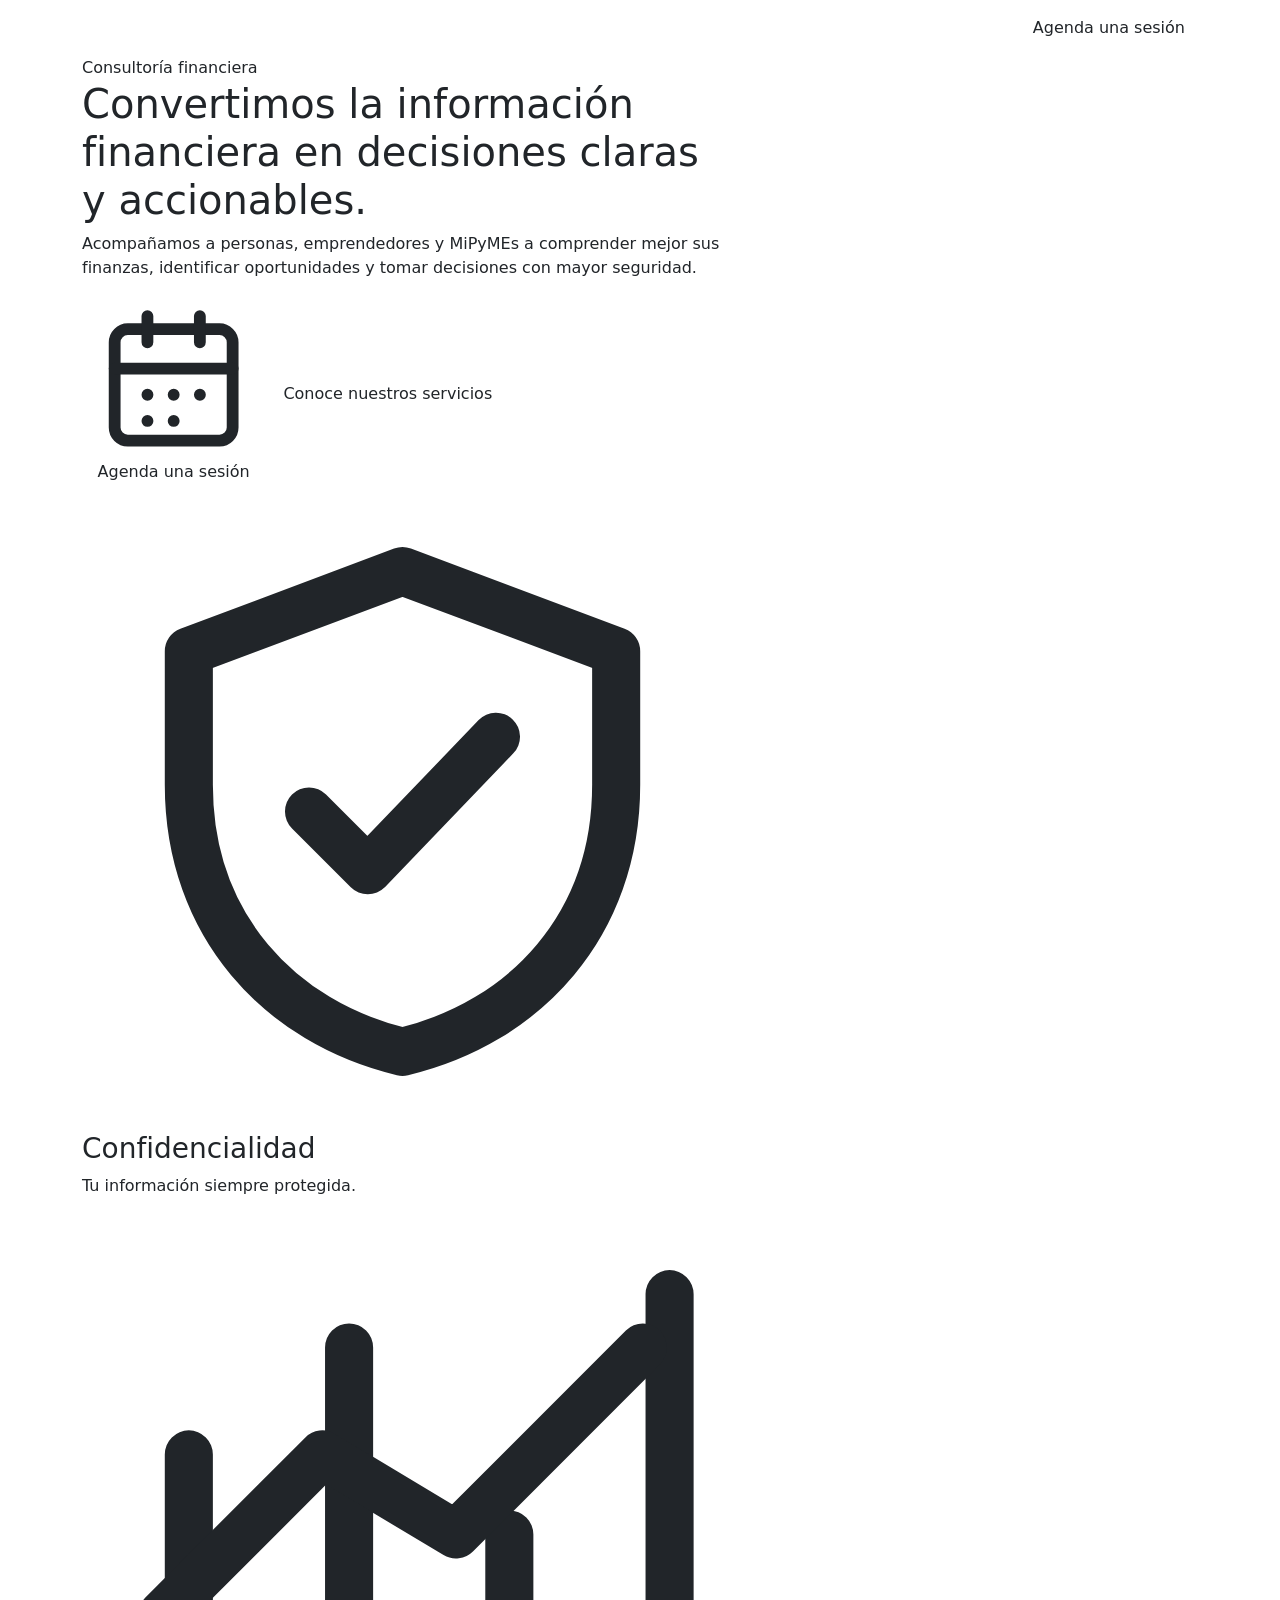
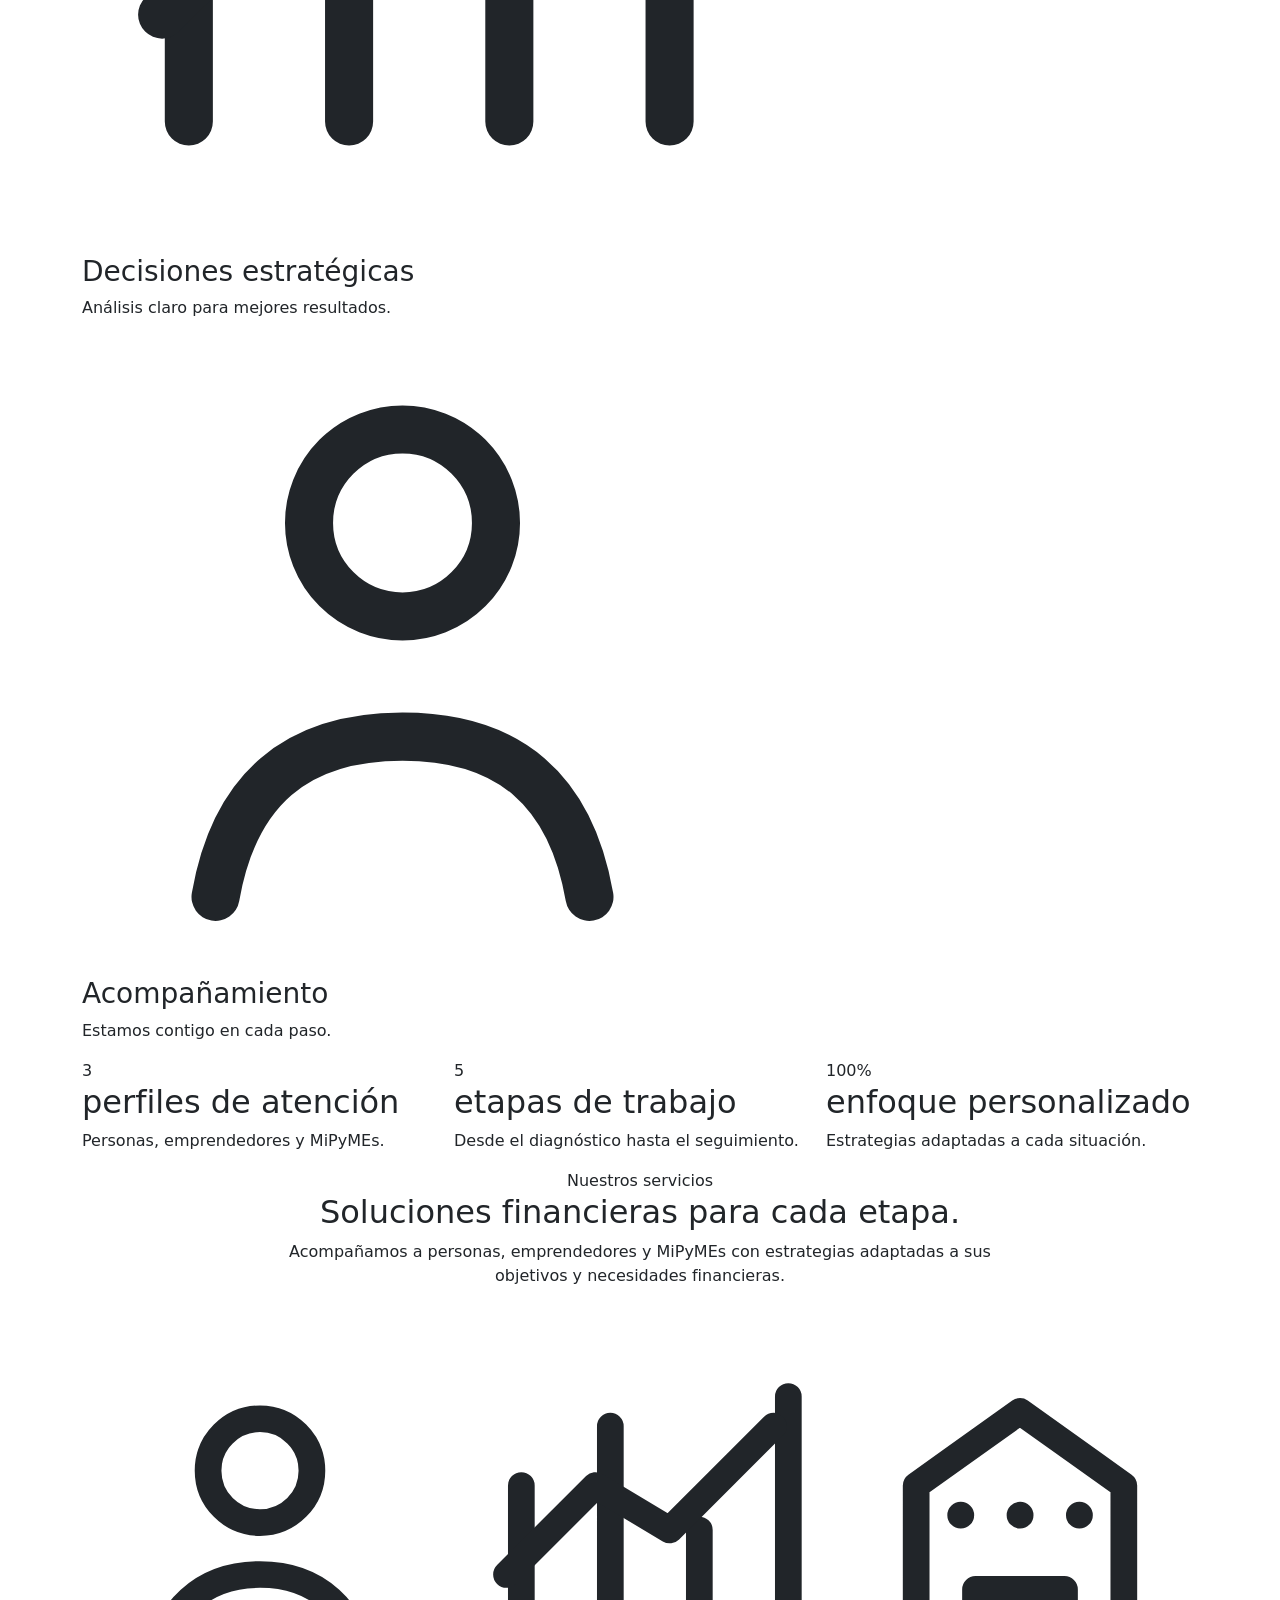
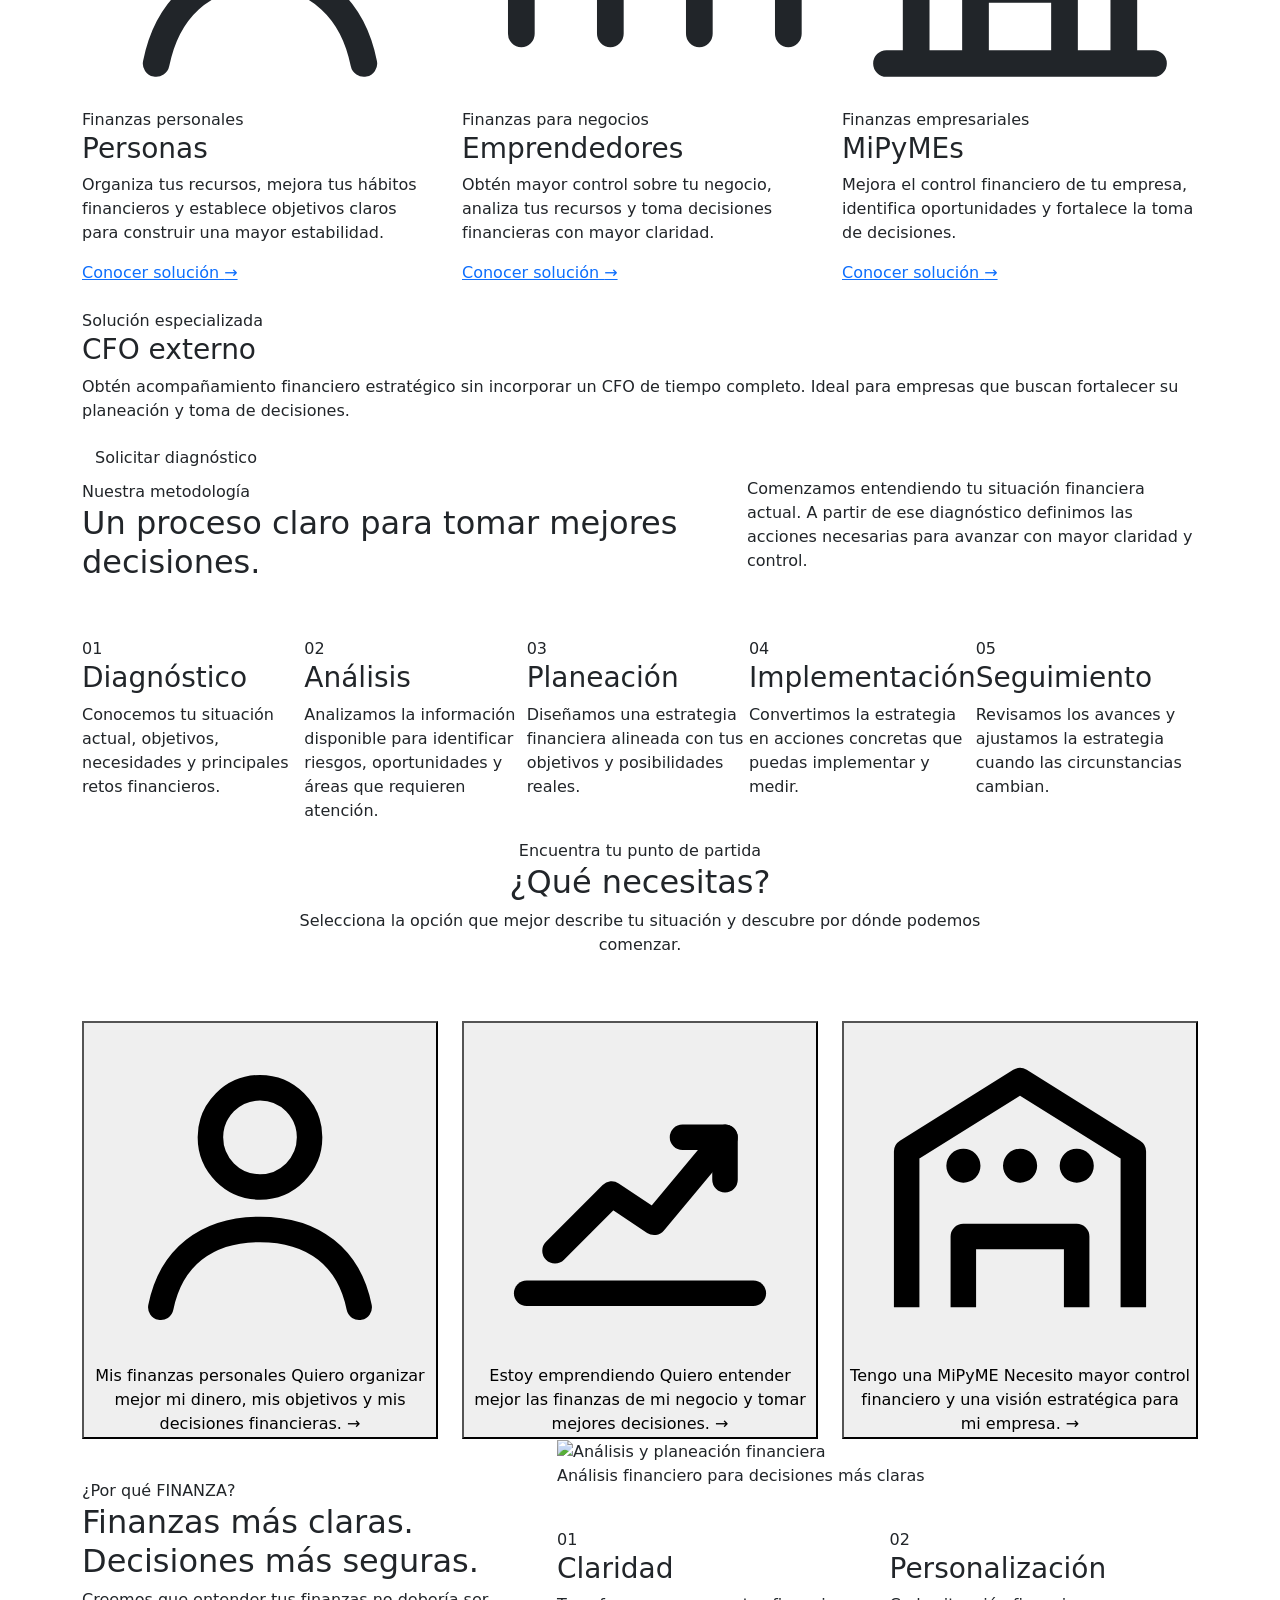
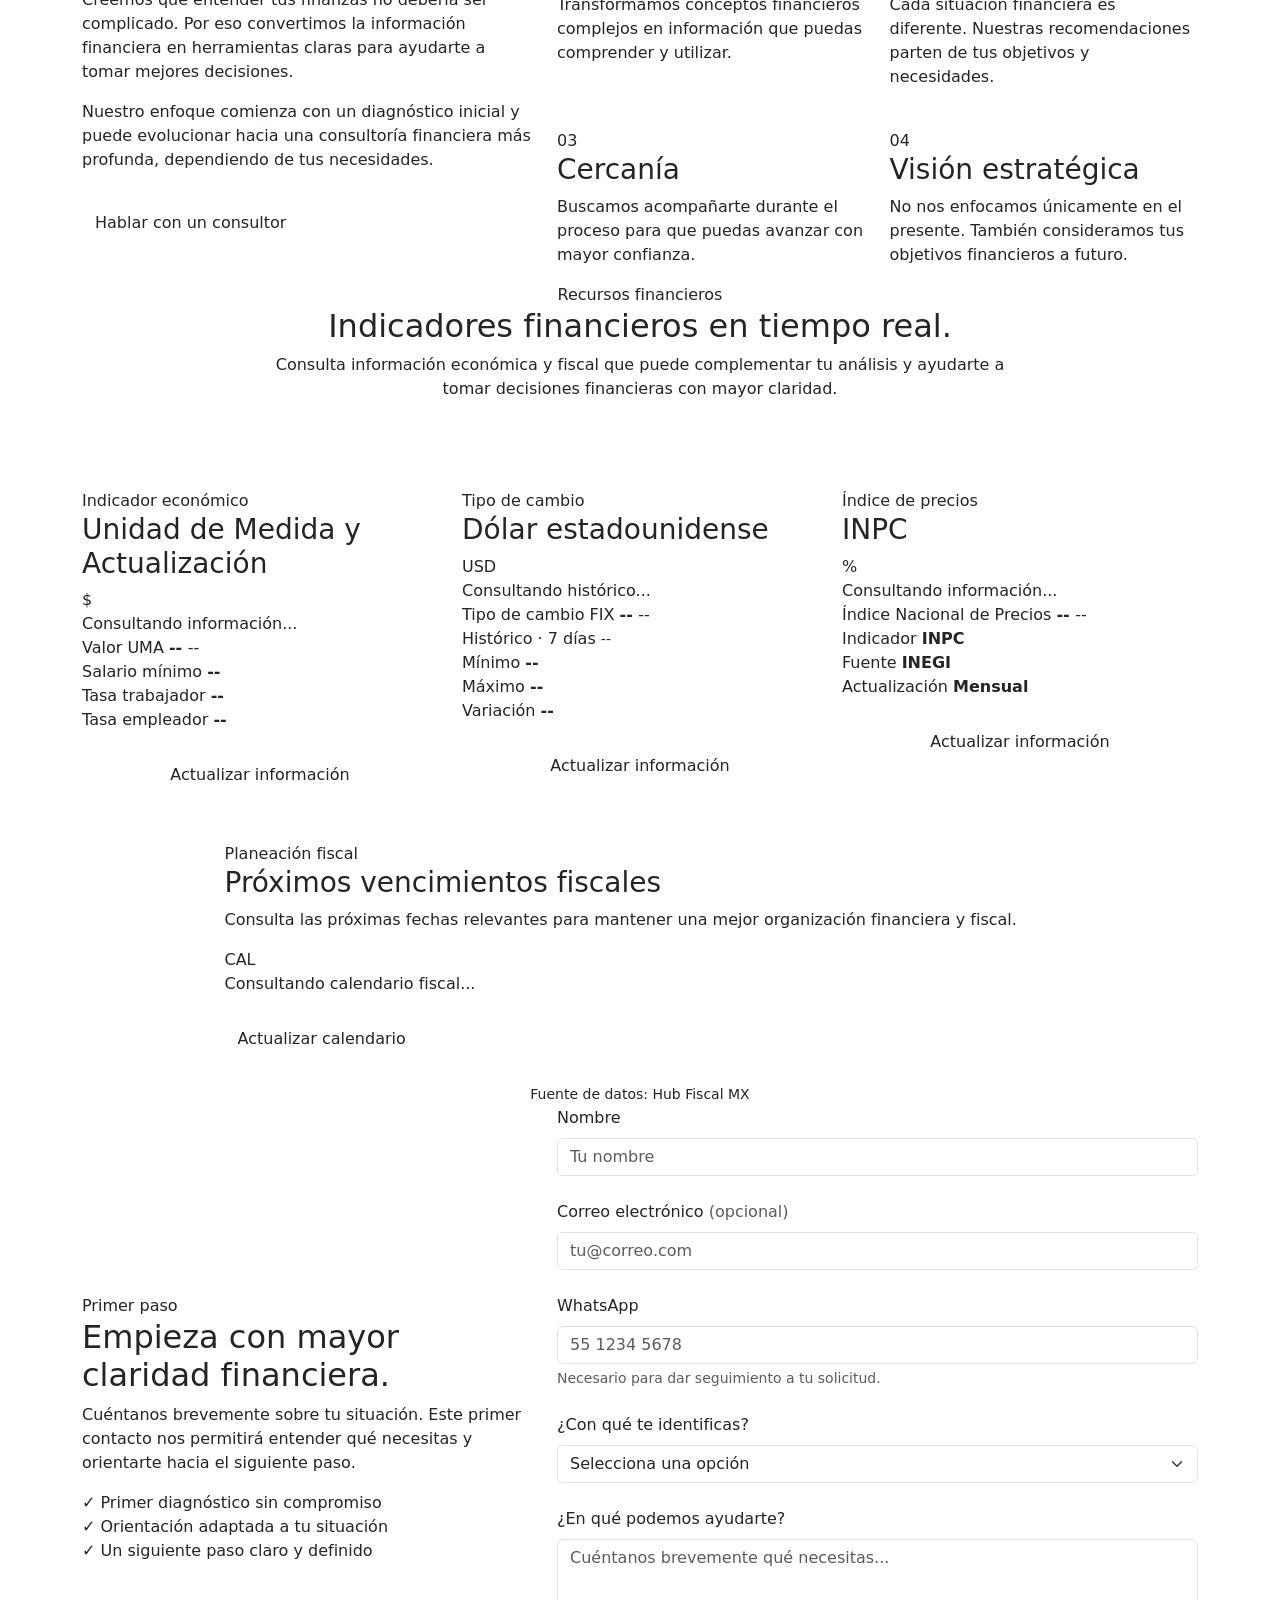
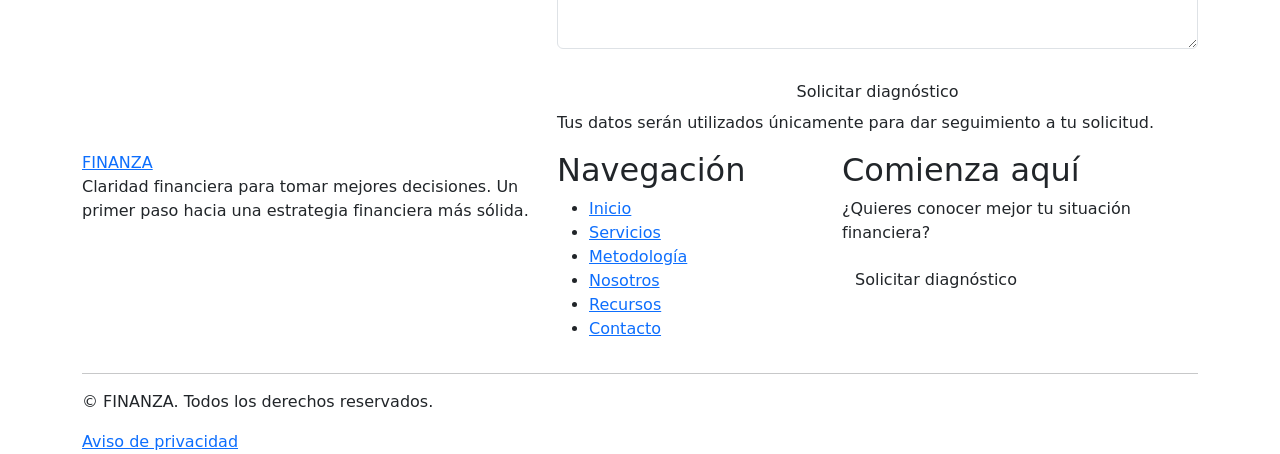
==== index.html @ 60c4f7a6 "Add files via upload" ====
<!DOCTYPE html>
<html lang="es">

<head>
    <meta charset="UTF-8">
    <meta name="viewport" content="width=device-width, initial-scale=1.0">

    <meta
        name="description"
        content="FINANZA es una consultoría financiera para personas, emprendedores y MiPyMEs."
    >

    <meta
        name="author"
        content="FINANZA Consultoría Financiera"
    >

    <link rel="preconnect" href="https://fonts.googleapis.com">
    <link
        rel="preconnect"
        href="https://fonts.gstatic.com"
        crossorigin
    >

    <link
        href="https://fonts.googleapis.com/css2?family=Montserrat:wght@400;500;600;700&family=Playfair+Display:wght@500;600;700&display=swap"
        rel="stylesheet"
    >

    <title>FINANZA | Consultoría Financiera</title>

    <link
        href="https://cdn.jsdelivr.net/npm/bootstrap@5.3.8/dist/css/bootstrap.min.css"
        rel="stylesheet"
    >

    <link
        rel="stylesheet"
        href="css/style.css"
    >
</head>

<body>

<header>

    <nav
        class="navbar navbar-expand-lg navbar-dark finanza-navbar"
        id="mainNavbar"
    >

        <div class="container">

            <a
                class="navbar-brand finanza-brand"
                href="#inicio"
            >
                FINANZA
                <span>Consultoría Financiera</span>
            </a>


            <button
                class="navbar-toggler"
                type="button"
                data-bs-toggle="collapse"
                data-bs-target="#mainNavigation"
                aria-controls="mainNavigation"
                aria-expanded="false"
                aria-label="Abrir menú de navegación"
            >
                <span class="navbar-toggler-icon"></span>
            </button>


            <div
                class="collapse navbar-collapse"
                id="mainNavigation"
            >

                <ul class="navbar-nav ms-auto align-items-lg-center gap-lg-2">

                    <li class="nav-item">
                        <a
                            class="nav-link active"
                            aria-current="page"
                            href="#inicio"
                        >
                            Inicio
                        </a>
                    </li>

                    <li class="nav-item">
                        <a
                            class="nav-link"
                            href="#servicios"
                        >
                            Servicios
                        </a>
                    </li>

                    <li class="nav-item">
                        <a
                            class="nav-link"
                            href="#metodologia"
                        >
                            Metodología
                        </a>
                    </li>

                    <li class="nav-item">
                        <a
                            class="nav-link"
                            href="#nosotros"
                        >
                            Nosotros
                        </a>
                    </li>

                    <li class="nav-item">
                        <a
                            class="nav-link"
                            href="#recursos"
                        >
                            Recursos
                        </a>
                    </li>

                    <li class="nav-item">
                        <a
                            class="nav-link"
                            href="#contacto"
                        >
                            Contacto
                        </a>
                    </li>

                    <li class="nav-item ms-lg-3 mt-3 mt-lg-0">

                        <a
                            class="btn finanza-btn-primary"
                            href="#contacto"
                        >
                            Agenda una sesión
                        </a>

                    </li>

                </ul>

            </div>

        </div>

    </nav>

</header>


<main>


<!-- =========================================
     HERO
     ========================================= -->

<section
    id="inicio"
    class="finanza-hero"
    aria-labelledby="hero-title"
>

    <div class="container">

        <div class="row align-items-center gy-5">

            <div class="col-lg-8 col-xl-7">

                <span class="finanza-eyebrow">
                    Consultoría financiera
                </span>


                <h1
                    id="hero-title"
                    class="finanza-hero-title"
                >
                    Convertimos la información financiera en decisiones
                    <span>claras y accionables.</span>
                </h1>


                <p class="finanza-hero-description">
                    Acompañamos a personas, emprendedores y MiPyMEs a comprender mejor sus finanzas,
                    identificar oportunidades y tomar decisiones con mayor seguridad.
                </p>


                <div class="finanza-hero-actions">

                    <a
                        href="#contacto"
                        class="btn finanza-btn-primary"
                    >

                        <svg
                            class="finanza-btn-icon"
                            viewBox="0 0 24 24"
                            fill="none"
                            stroke="currentColor"
                            stroke-width="1.8"
                            stroke-linecap="round"
                            stroke-linejoin="round"
                            aria-hidden="true"
                        >
                            <rect
                                x="3"
                                y="4"
                                width="18"
                                height="17"
                                rx="2"
                            />

                            <path d="M16 2v4M8 2v4M3 10h18"/>

                            <path
                                d="M8 14h.01M12 14h.01M16 14h.01M8 18h.01M12 18h.01"
                            />
                        </svg>

                        <span>
                            Agenda una sesión
                        </span>

                    </a>


                    <a
                        href="#servicios"
                        class="btn finanza-btn-secondary"
                    >
                        Conoce nuestros servicios
                    </a>

                </div>


                <div class="finanza-hero-features">

                    <article class="finanza-hero-feature">

                        <span
                            class="finanza-hero-feature-icon"
                            aria-hidden="true"
                        >

                            <svg
                                viewBox="0 0 24 24"
                                fill="none"
                                stroke="currentColor"
                                stroke-width="1.8"
                                stroke-linecap="round"
                                stroke-linejoin="round"
                            >
                                <path
                                    d="M12 3 4 6v5c0 5.25 3.4 8.9 8 10 4.6-1.1 8-4.75 8-10V6l-8-3Z"
                                />

                                <path
                                    d="m8.5 12 2.2 2.2 4.8-5"
                                />
                            </svg>

                        </span>


                        <div>

                            <h3>
                                Confidencialidad
                            </h3>

                            <p>
                                Tu información siempre protegida.
                            </p>

                        </div>

                    </article>


                    <article class="finanza-hero-feature">

                        <span
                            class="finanza-hero-feature-icon"
                            aria-hidden="true"
                        >

                            <svg
                                viewBox="0 0 24 24"
                                fill="none"
                                stroke="currentColor"
                                stroke-width="1.8"
                                stroke-linecap="round"
                                stroke-linejoin="round"
                            >
                                <path
                                    d="M4 19V9M10 19V5M16 19v-7M22 19V3"
                                />

                                <path
                                    d="m3 15 6-6 5 3 7-7"
                                />
                            </svg>

                        </span>


                        <div>

                            <h3>
                                Decisiones estratégicas
                            </h3>

                            <p>
                                Análisis claro para mejores resultados.
                            </p>

                        </div>

                    </article>


                    <article class="finanza-hero-feature">

                        <span
                            class="finanza-hero-feature-icon"
                            aria-hidden="true"
                        >

                            <svg
                                viewBox="0 0 24 24"
                                fill="none"
                                stroke="currentColor"
                                stroke-width="1.8"
                                stroke-linecap="round"
                                stroke-linejoin="round"
                            >
                                <circle
                                    cx="12"
                                    cy="7"
                                    r="3.5"
                                />

                                <path
                                    d="M5 21c.7-4 3-6 7-6s6.3 2 7 6"
                                />
                            </svg>

                        </span>


                        <div>

                            <h3>
                                Acompañamiento
                            </h3>

                            <p>
                                Estamos contigo en cada paso.
                            </p>

                        </div>

                    </article>

                </div>

            </div>

        </div>

    </div>

</section>


<!-- =========================================
     INDICADORES GENERALES
     ========================================= -->

<section
    class="finanza-stats"
    aria-label="Características de FINANZA"
>

    <div class="container">

        <div class="row g-0">

            <div class="col-12 col-md-4">

                <div class="finanza-stat">

                    <span class="finanza-stat-number">
                        3
                    </span>

                    <div>

                        <h2 class="finanza-stat-title">
                            perfiles de atención
                        </h2>

                        <p class="finanza-stat-text">
                            Personas, emprendedores y MiPyMEs.
                        </p>

                    </div>

                </div>

            </div>


            <div class="col-12 col-md-4">

                <div class="finanza-stat">

                    <span class="finanza-stat-number">
                        5
                    </span>

                    <div>

                        <h2 class="finanza-stat-title">
                            etapas de trabajo
                        </h2>

                        <p class="finanza-stat-text">
                            Desde el diagnóstico hasta el seguimiento.
                        </p>

                    </div>

                </div>

            </div>


            <div class="col-12 col-md-4">

                <div class="finanza-stat">

                    <span class="finanza-stat-number">
                        100%
                    </span>

                    <div>

                        <h2 class="finanza-stat-title">
                            enfoque personalizado
                        </h2>

                        <p class="finanza-stat-text">
                            Estrategias adaptadas a cada situación.
                        </p>

                    </div>

                </div>

            </div>

        </div>

    </div>

</section>


<!-- =========================================
     SERVICIOS
     ========================================= -->

<section
    id="servicios"
    class="finanza-services section-padding"
    aria-labelledby="services-title"
    data-reveal
>

    <div class="container">


        <div
            class="row justify-content-center mb-5"
            data-reveal
        >

            <div class="col-lg-8 text-center">

                <span class="finanza-eyebrow finanza-eyebrow-dark">
                    Nuestros servicios
                </span>

                <h2
                    id="services-title"
                    class="finanza-section-title"
                >
                    Soluciones financieras
                    <span>para cada etapa.</span>
                </h2>

                <p class="finanza-section-description mx-auto">
                    Acompañamos a personas, emprendedores y MiPyMEs con estrategias adaptadas a sus objetivos y necesidades financieras.
                </p>

            </div>

        </div>


        <div class="row g-4">


            <!-- PERSONAS -->

            <div class="col-md-6 col-xl-4">

                <article
                    class="finanza-service-card h-100"
                    data-reveal
                    data-reveal-delay="1"
                >

                    <div
                        class="finanza-service-icon"
                        aria-hidden="true"
                    >

                        <svg
                            viewBox="0 0 24 24"
                            fill="none"
                            stroke="currentColor"
                            stroke-width="1.8"
                            stroke-linecap="round"
                            stroke-linejoin="round"
                        >
                            <circle
                                cx="12"
                                cy="8"
                                r="3.5"
                            />

                            <path
                                d="M5 21c.7-3.5 3-6 7-6s6.3 2.5 7 6"
                            />
                        </svg>

                    </div>


                    <div class="finanza-service-content">

                        <span class="finanza-service-category">
                            Finanzas personales
                        </span>

                        <h3 class="finanza-service-title">
                            Personas
                        </h3>

                        <p class="finanza-service-description">
                            Organiza tus recursos, mejora tus hábitos financieros y establece objetivos claros para construir una mayor estabilidad.
                        </p>

                        <a
                            href="#contacto"
                            class="finanza-service-link"
                            aria-label="Solicitar asesoría para finanzas personales"
                        >
                            Conocer solución
                            <span aria-hidden="true">
                                →
                            </span>
                        </a>

                    </div>

                </article>

            </div>


            <!-- EMPRENDEDORES -->

            <div class="col-md-6 col-xl-4">

                <article
                    class="finanza-service-card h-100"
                    data-reveal
                    data-reveal-delay="2"
                >

                    <div
                        class="finanza-service-icon"
                        aria-hidden="true"
                    >

                        <svg
                            viewBox="0 0 24 24"
                            fill="none"
                            stroke="currentColor"
                            stroke-width="1.8"
                            stroke-linecap="round"
                            stroke-linejoin="round"
                        >
                            <path
                                d="M4 19V9M10 19V5M16 19v-7M22 19V3"
                            />

                            <path
                                d="m3 15 6-6 5 3 7-7"
                            />
                        </svg>

                    </div>


                    <div class="finanza-service-content">

                        <span class="finanza-service-category">
                            Finanzas para negocios
                        </span>

                        <h3 class="finanza-service-title">
                            Emprendedores
                        </h3>

                        <p class="finanza-service-description">
                            Obtén mayor control sobre tu negocio, analiza tus recursos y toma decisiones financieras con mayor claridad.
                        </p>

                        <a
                            href="#contacto"
                            class="finanza-service-link"
                            aria-label="Solicitar asesoría para emprendedores"
                        >
                            Conocer solución
                            <span aria-hidden="true">
                                →
                            </span>
                        </a>

                    </div>

                </article>

            </div>


            <!-- MIPYMES -->

            <div class="col-md-6 col-xl-4">

                <article
                    class="finanza-service-card h-100"
                    data-reveal
                    data-reveal-delay="3"
                >

                    <div
                        class="finanza-service-icon"
                        aria-hidden="true"
                    >

                        <svg
                            viewBox="0 0 24 24"
                            fill="none"
                            stroke="currentColor"
                            stroke-width="1.8"
                            stroke-linecap="round"
                            stroke-linejoin="round"
                        >
                            <path
                                d="M3 21h18M5 21V9l7-5 7 5v12M9 21v-5h6v5M8 11h.01M12 11h.01M16 11h.01"
                            />
                        </svg>

                    </div>


                    <div class="finanza-service-content">

                        <span class="finanza-service-category">
                            Finanzas empresariales
                        </span>

                        <h3 class="finanza-service-title">
                            MiPyMEs
                        </h3>

                        <p class="finanza-service-description">
                            Mejora el control financiero de tu empresa, identifica oportunidades y fortalece la toma de decisiones.
                        </p>

                        <a
                            href="#contacto"
                            class="finanza-service-link"
                            aria-label="Solicitar asesoría para MiPyMEs"
                        >
                            Conocer solución
                            <span aria-hidden="true">
                                →
                            </span>
                        </a>

                    </div>

                </article>

            </div>


            <!-- CFO -->

            <div class="col-12">

                <article
                    class="finanza-service-feature"
                    data-reveal
                    data-reveal-delay="4"
                >

                    <div>

                        <span class="finanza-service-category">
                            Solución especializada
                        </span>

                        <h3 class="finanza-feature-title">
                            CFO externo
                        </h3>

                        <p class="finanza-feature-description">
                            Obtén acompañamiento financiero estratégico sin incorporar un CFO de tiempo completo.
                            Ideal para empresas que buscan fortalecer su planeación y toma de decisiones.
                        </p>

                    </div>


                    <a
                        href="#contacto"
                        class="btn finanza-btn-primary"
                    >
                        Solicitar diagnóstico
                    </a>

                </article>

            </div>

        </div>

    </div>

</section>


<!-- =========================================
     METODOLOGÍA
     ========================================= -->

<section
    id="metodologia"
    class="finanza-methodology section-padding"
    aria-labelledby="methodology-title"
    data-reveal
>

    <div class="container">


        <div class="row align-items-end gy-4 mb-5">

            <div class="col-lg-7">

                <span class="finanza-eyebrow">
                    Nuestra metodología
                </span>

                <h2
                    id="methodology-title"
                    class="finanza-section-title finanza-section-title-light"
                >
                    Un proceso claro para
                    <span>tomar mejores decisiones.</span>
                </h2>

            </div>


            <div class="col-lg-5">

                <p class="finanza-methodology-intro">
                    Comenzamos entendiendo tu situación financiera actual. A partir de ese diagnóstico definimos las acciones necesarias para avanzar con mayor claridad y control.
                </p>

            </div>

        </div>


        <div class="row g-0 finanza-methodology-grid">


            <div class="col-12 col-md-6 col-lg">

                <article
                    class="finanza-step"
                    data-reveal
                    data-reveal-delay="1"
                >

                    <span class="finanza-step-number">
                        01
                    </span>

                    <h3 class="finanza-step-title">
                        Diagnóstico
                    </h3>

                    <p class="finanza-step-description">
                        Conocemos tu situación actual, objetivos, necesidades y principales retos financieros.
                    </p>

                </article>

            </div>


            <div class="col-12 col-md-6 col-lg">

                <article
                    class="finanza-step"
                    data-reveal
                    data-reveal-delay="2"
                >

                    <span class="finanza-step-number">
                        02
                    </span>

                    <h3 class="finanza-step-title">
                        Análisis
                    </h3>

                    <p class="finanza-step-description">
                        Analizamos la información disponible para identificar riesgos, oportunidades y áreas que requieren atención.
                    </p>

                </article>

            </div>


            <div class="col-12 col-md-6 col-lg">

                <article
                    class="finanza-step"
                    data-reveal
                    data-reveal-delay="3"
                >

                    <span class="finanza-step-number">
                        03
                    </span>

                    <h3 class="finanza-step-title">
                        Planeación
                    </h3>

                    <p class="finanza-step-description">
                        Diseñamos una estrategia financiera alineada con tus objetivos y posibilidades reales.
                    </p>

                </article>

            </div>


            <div class="col-12 col-md-6 col-lg">

                <article
                    class="finanza-step"
                    data-reveal
                    data-reveal-delay="4"
                >

                    <span class="finanza-step-number">
                        04
                    </span>

                    <h3 class="finanza-step-title">
                        Implementación
                    </h3>

                    <p class="finanza-step-description">
                        Convertimos la estrategia en acciones concretas que puedas implementar y medir.
                    </p>

                </article>

            </div>


            <div class="col-12 col-md-6 col-lg">

                <article
                    class="finanza-step"
                    data-reveal
                    data-reveal-delay="5"
                >

                    <span class="finanza-step-number">
                        05
                    </span>

                    <h3 class="finanza-step-title">
                        Seguimiento
                    </h3>

                    <p class="finanza-step-description">
                        Revisamos los avances y ajustamos la estrategia cuando las circunstancias cambian.
                    </p>

                </article>

            </div>

        </div>

    </div>

</section>


<!-- =========================================
     ORIENTACIÓN FINANCIERA
     ========================================= -->

<section
    id="orientacion"
    class="finanza-orientation section-padding"
    aria-labelledby="orientation-title"
>

    <div class="container">


        <div class="row justify-content-center">

            <div class="col-lg-8 text-center">

                <span class="finanza-eyebrow finanza-eyebrow-dark">
                    Encuentra tu punto de partida
                </span>

                <h2
                    id="orientation-title"
                    class="finanza-section-title"
                >
                    ¿Qué necesitas?
                </h2>

                <p class="finanza-section-description mx-auto">
                    Selecciona la opción que mejor describe tu situación y descubre por dónde podemos comenzar.
                </p>

            </div>

        </div>


        <div
            id="orientationOptions"
            class="row g-4 justify-content-center mt-4"
        >


            <!-- PERSONA -->

            <div class="col-md-4">

                <button
                    type="button"
                    class="finanza-orientation-card"
                    data-profile="persona"
                    aria-pressed="false"
                >

                    <span
                        class="finanza-orientation-icon"
                        aria-hidden="true"
                    >

                        <svg
                            viewBox="0 0 24 24"
                            fill="none"
                            xmlns="http://www.w3.org/2000/svg"
                        >

                            <circle
                                cx="12"
                                cy="8"
                                r="3.5"
                                stroke="currentColor"
                                stroke-width="1.8"
                            />

                            <path
                                d="M5 20c.7-3.5 3.2-5.5 7-5.5s6.3 2 7 5.5"
                                stroke="currentColor"
                                stroke-width="1.8"
                                stroke-linecap="round"
                            />

                        </svg>

                    </span>


                    <span class="finanza-orientation-title">
                        Mis finanzas personales
                    </span>


                    <span class="finanza-orientation-description">
                        Quiero organizar mejor mi dinero, mis objetivos y mis decisiones financieras.
                    </span>


                    <span
                        class="finanza-orientation-arrow"
                        aria-hidden="true"
                    >
                        →
                    </span>

                </button>

            </div>


            <!-- EMPRENDEDOR -->

            <div class="col-md-4">

                <button
                    type="button"
                    class="finanza-orientation-card"
                    data-profile="emprendedor"
                    aria-pressed="false"
                >

                    <span
                        class="finanza-orientation-icon"
                        aria-hidden="true"
                    >

                        <svg
                            viewBox="0 0 24 24"
                            fill="none"
                            xmlns="http://www.w3.org/2000/svg"
                        >

                            <path
                                d="M4 19h16"
                                stroke="currentColor"
                                stroke-width="1.8"
                                stroke-linecap="round"
                            />

                            <path
                                d="M6 16l4-4 3 2 5-6"
                                stroke="currentColor"
                                stroke-width="1.8"
                                stroke-linecap="round"
                                stroke-linejoin="round"
                            />

                            <path
                                d="M15 8h3v3"
                                stroke="currentColor"
                                stroke-width="1.8"
                                stroke-linecap="round"
                                stroke-linejoin="round"
                            />

                        </svg>

                    </span>


                    <span class="finanza-orientation-title">
                        Estoy emprendiendo
                    </span>


                    <span class="finanza-orientation-description">
                        Quiero entender mejor las finanzas de mi negocio y tomar mejores decisiones.
                    </span>


                    <span
                        class="finanza-orientation-arrow"
                        aria-hidden="true"
                    >
                        →
                    </span>

                </button>

            </div>


            <!-- MIPYME -->

            <div class="col-md-4">

                <button
                    type="button"
                    class="finanza-orientation-card"
                    data-profile="mipyme"
                    aria-pressed="false"
                >

                    <span
                        class="finanza-orientation-icon"
                        aria-hidden="true"
                    >

                        <svg
                            viewBox="0 0 24 24"
                            fill="none"
                            xmlns="http://www.w3.org/2000/svg"
                        >

                            <path
                                d="M4 20V9l8-5 8 5v11"
                                stroke="currentColor"
                                stroke-width="1.8"
                                stroke-linejoin="round"
                            />

                            <path
                                d="M8 20v-5h8v5"
                                stroke="currentColor"
                                stroke-width="1.8"
                                stroke-linejoin="round"
                            />

                            <path
                                d="M8 10h.01M12 10h.01M16 10h.01"
                                stroke="currentColor"
                                stroke-width="2.4"
                                stroke-linecap="round"
                            />

                        </svg>

                    </span>


                    <span class="finanza-orientation-title">
                        Tengo una MiPyME
                    </span>


                    <span class="finanza-orientation-description">
                        Necesito mayor control financiero y una visión estratégica para mi empresa.
                    </span>


                    <span
                        class="finanza-orientation-arrow"
                        aria-hidden="true"
                    >
                        →
                    </span>

                </button>

            </div>

        </div>


        <div
            id="orientationResult"
            class="finanza-orientation-result"
            aria-live="polite"
            hidden
        >

            <div>

                <span
                    id="orientationResultCategory"
                    class="finanza-service-category"
                ></span>


                <h3
                    id="orientationResultTitle"
                    class="finanza-orientation-result-title"
                ></h3>


                <p
                    id="orientationResultDescription"
                    class="finanza-orientation-result-description"
                ></p>

            </div>


            <a
                id="orientationResultAction"
                href="#contacto"
                class="btn finanza-btn-primary"
            >
                Comenzar diagnóstico
            </a>

        </div>

    </div>

</section>


<!-- =========================================
     NOSOTROS
     ========================================= -->

<section
    id="nosotros"
    class="finanza-about section-padding"
    aria-labelledby="about-title"
>

    <div class="container">

        <div class="row align-items-center gy-5">


            <div class="col-lg-5">

                <span class="finanza-eyebrow">
                    ¿Por qué FINANZA?
                </span>


                <h2
                    id="about-title"
                    class="finanza-section-title"
                >
                    Finanzas más claras.
                    <span>Decisiones más seguras.</span>
                </h2>


                <p class="finanza-about-description">
                    Creemos que entender tus finanzas no debería ser complicado. Por eso convertimos la información financiera en herramientas claras para ayudarte a tomar mejores decisiones.
                </p>


                <p class="finanza-about-description">
                    Nuestro enfoque comienza con un diagnóstico inicial y puede evolucionar hacia una consultoría financiera más profunda, dependiendo de tus necesidades.
                </p>


                <a
                    href="#contacto"
                    class="btn finanza-btn-primary mt-3"
                >
                    Hablar con un consultor
                </a>

            </div>


            <div class="col-lg-7">

                <figure class="finanza-about-image">

                    <img
                        src="../FINANZA/assets/images/Gemini_Generated_Image_ovlkepovlkepovlk.png"
                        alt="Análisis y planeación financiera"
                        loading="lazy"
                    >

                    <figcaption>
                        Análisis financiero para decisiones más claras
                    </figcaption>

                </figure>


                <div class="row g-4 mt-1">


                    <div class="col-md-6">

                        <article class="finanza-about-card">

                            <span class="finanza-about-number">
                                01
                            </span>

                            <h3>
                                Claridad
                            </h3>

                            <p>
                                Transformamos conceptos financieros complejos en información que puedas comprender y utilizar.
                            </p>

                        </article>

                    </div>


                    <div class="col-md-6">

                        <article class="finanza-about-card">

                            <span class="finanza-about-number">
                                02
                            </span>

                            <h3>
                                Personalización
                            </h3>

                            <p>
                                Cada situación financiera es diferente. Nuestras recomendaciones parten de tus objetivos y necesidades.
                            </p>

                        </article>

                    </div>


                    <div class="col-md-6">

                        <article class="finanza-about-card">

                            <span class="finanza-about-number">
                                03
                            </span>

                            <h3>
                                Cercanía
                            </h3>

                            <p>
                                Buscamos acompañarte durante el proceso para que puedas avanzar con mayor confianza.
                            </p>

                        </article>

                    </div>


                    <div class="col-md-6">

                        <article class="finanza-about-card">

                            <span class="finanza-about-number">
                                04
                            </span>

                            <h3>
                                Visión estratégica
                            </h3>

                            <p>
                                No nos enfocamos únicamente en el presente. También consideramos tus objetivos financieros a futuro.
                            </p>

                        </article>

                    </div>

                </div>

            </div>

        </div>

    </div>

</section>


<!-- =========================================
     RECURSOS
     ========================================= -->

<section
    id="recursos"
    class="finanza-resources section-padding"
    aria-labelledby="resources-title"
>

    <div class="container">


        <!-- ENCABEZADO -->

        <div class="row justify-content-center text-center">

            <div class="col-lg-8">

                <span class="finanza-eyebrow finanza-eyebrow-dark">
                    Recursos financieros
                </span>


                <h2
                    id="resources-title"
                    class="finanza-section-title"
                >
                    Indicadores financieros
                    <span>en tiempo real.</span>
                </h2>


                <p class="finanza-section-description mx-auto">
                    Consulta información económica y fiscal que puede complementar tu análisis y ayudarte a tomar decisiones financieras con mayor claridad.
                </p>

            </div>

        </div>


        <!-- =====================================
             INDICADORES
             ===================================== -->

        <div class="row g-4 justify-content-center mt-5">


            <!-- UMA -->

            <div class="col-md-6 col-xl-4">

                <article class="finanza-indicator-card">


                    <div class="finanza-indicator-header">

                        <div>

                            <span class="finanza-service-category">
                                Indicador económico
                            </span>

                            <h3 class="finanza-indicator-title">
                                Unidad de Medida y Actualización
                            </h3>

                        </div>


                        <span
                            class="finanza-indicator-icon"
                            aria-hidden="true"
                        >
                            $
                        </span>

                    </div>


                    <div
                        id="umaStatus"
                        class="finanza-indicator-status"
                        aria-live="polite"
                    >
                        Consultando información...
                    </div>


                    <div class="finanza-indicator-value">

                        <span class="finanza-indicator-label">
                            Valor UMA
                        </span>

                        <strong id="umaValue">
                            --
                        </strong>

                        <span
                            id="umaYear"
                            class="finanza-indicator-year"
                        >
                            --
                        </span>

                    </div>


                    <div class="finanza-indicator-details">


                        <div>

                            <span>
                                Salario mínimo
                            </span>

                            <strong id="umaSalary">
                                --
                            </strong>

                        </div>


                        <div>

                            <span>
                                Tasa trabajador
                            </span>

                            <strong id="umaEmployeeRate">
                                --
                            </strong>

                        </div>


                        <div>

                            <span>
                                Tasa empleador
                            </span>

                            <strong id="umaEmployerRate">
                                --
                            </strong>

                        </div>

                    </div>


                    <button
                        type="button"
                        id="umaRefresh"
                        class="btn finanza-btn-primary w-100 mt-4"
                    >
                        Actualizar información
                    </button>

                </article>

            </div>


            <!-- HISTÓRICO FIX -->

            <div class="col-md-6 col-xl-4">

                <article
                    class="finanza-indicator-card finanza-fx-card"
                >


                    <div class="finanza-indicator-header">

                        <div>

                            <span class="finanza-service-category">
                                Tipo de cambio
                            </span>

                            <h3 class="finanza-indicator-title">
                                Dólar estadounidense
                            </h3>

                        </div>


                        <span
                            class="finanza-indicator-icon"
                            aria-hidden="true"
                        >
                            USD
                        </span>

                    </div>


                    <div
                        id="fxStatus"
                        class="finanza-indicator-status"
                        aria-live="polite"
                    >
                        Consultando histórico...
                    </div>


                    <div class="finanza-indicator-value">

                        <span class="finanza-indicator-label">
                            Tipo de cambio FIX
                        </span>

                        <strong id="fxValue">
                            --
                        </strong>

                        <span
                            id="fxDate"
                            class="finanza-indicator-year"
                        >
                            --
                        </span>

                    </div>


                    <!-- GRÁFICA -->

                    <div class="finanza-fx-chart-wrapper">

                        <div class="finanza-fx-chart-header">

                            <span>
                                Histórico · 7 días
                            </span>

                            <small id="fxSource">
                                --
                            </small>

                        </div>


                        <div
                            id="fxChart"
                            class="finanza-fx-chart"
                            aria-label="Histórico del tipo de cambio FIX de los últimos 7 días"
                        >
                        </div>

                    </div>


                    <!-- RESUMEN -->

                    <div class="finanza-fx-summary">


                        <div>

                            <span>
                                Mínimo
                            </span>

                            <strong id="fxMin">
                                --
                            </strong>

                        </div>


                        <div>

                            <span>
                                Máximo
                            </span>

                            <strong id="fxMax">
                                --
                            </strong>

                        </div>


                        <div>

                            <span>
                                Variación
                            </span>

                            <strong id="fxChange">
                                --
                            </strong>

                        </div>

                    </div>


                    <button
                        type="button"
                        id="fxRefresh"
                        class="btn finanza-btn-primary w-100 mt-4"
                    >
                        Actualizar información
                    </button>

                </article>

            </div>


            <!-- INPC -->

            <div class="col-md-6 col-xl-4">

                <article class="finanza-indicator-card">


                    <div class="finanza-indicator-header">

                        <div>

                            <span class="finanza-service-category">
                                Índice de precios
                            </span>

                            <h3 class="finanza-indicator-title">
                                INPC
                            </h3>

                        </div>


                        <span
                            class="finanza-indicator-icon"
                            aria-hidden="true"
                        >
                            %
                        </span>

                    </div>


                    <div
                        id="inpcStatus"
                        class="finanza-indicator-status"
                        aria-live="polite"
                    >
                        Consultando información...
                    </div>


                    <div class="finanza-indicator-value">

                        <span class="finanza-indicator-label">
                            Índice Nacional de Precios
                        </span>

                        <strong id="inpcValue">
                            --
                        </strong>

                        <span
                            id="inpcPeriod"
                            class="finanza-indicator-year"
                        >
                            --
                        </span>

                    </div>


                    <div class="finanza-indicator-details">


                        <div>

                            <span>
                                Indicador
                            </span>

                            <strong>
                                INPC
                            </strong>

                        </div>


                        <div>

                            <span>
                                Fuente
                            </span>

                            <strong id="inpcSource">
                                INEGI
                            </strong>

                        </div>


                        <div>

                            <span>
                                Actualización
                            </span>

                            <strong>
                                Mensual
                            </strong>

                        </div>

                    </div>


                    <button
                        type="button"
                        id="inpcRefresh"
                        class="btn finanza-btn-primary w-100 mt-4"
                    >
                        Actualizar información
                    </button>

                </article>

            </div>

        </div>


        <!-- =====================================
             CALENDARIO FISCAL
             ===================================== -->

        <div class="row justify-content-center mt-5">

            <div class="col-lg-10 col-xl-9">

                <article class="finanza-calendar-card">


                    <div class="finanza-calendar-header">

                        <div>

                            <span class="finanza-service-category">
                                Planeación fiscal
                            </span>

                            <h3 class="finanza-calendar-title">
                                Próximos vencimientos fiscales
                            </h3>

                            <p class="finanza-calendar-description">
                                Consulta las próximas fechas relevantes para mantener una mejor organización financiera y fiscal.
                            </p>

                        </div>


                        <span
                            class="finanza-calendar-icon"
                            aria-hidden="true"
                        >
                            CAL
                        </span>

                    </div>


                    <div
                        id="calendarStatus"
                        class="finanza-indicator-status"
                        aria-live="polite"
                    >
                        Consultando calendario fiscal...
                    </div>


                    <div
                        id="calendarList"
                        class="finanza-calendar-list"
                    >
                    </div>


                    <button
                        type="button"
                        id="calendarRefresh"
                        class="btn finanza-btn-primary mt-4"
                    >
                        Actualizar calendario
                    </button>

                </article>

            </div>

        </div>


        <!-- FUENTE -->

        <div class="text-center mt-4">

            <small class="finanza-resource-source">
                Fuente de datos: Hub Fiscal MX
            </small>

        </div>

    </div>

</section>


<!-- =========================================
     CONTACTO
     ========================================= -->

<section
    id="contacto"
    class="finanza-contact section-padding"
    aria-labelledby="contact-title"
>

    <div class="container">

        <div class="row align-items-center gy-5">


            <!-- INFORMACIÓN -->

            <div class="col-lg-5">

                <span class="finanza-eyebrow">
                    Primer paso
                </span>


                <h2
                    id="contact-title"
                    class="finanza-section-title finanza-section-title-light"
                >
                    Empieza con mayor
                    <span>claridad financiera.</span>
                </h2>


                <p class="finanza-contact-description">
                    Cuéntanos brevemente sobre tu situación. Este primer contacto nos permitirá entender qué necesitas y orientarte hacia el siguiente paso.
                </p>


                <div class="finanza-contact-points">


                    <div class="finanza-contact-point">

                        <span
                            class="finanza-contact-point-icon"
                            aria-hidden="true"
                        >
                            ✓
                        </span>

                        <span>
                            Primer diagnóstico sin compromiso
                        </span>

                    </div>


                    <div class="finanza-contact-point">

                        <span
                            class="finanza-contact-point-icon"
                            aria-hidden="true"
                        >
                            ✓
                        </span>

                        <span>
                            Orientación adaptada a tu situación
                        </span>

                    </div>


                    <div class="finanza-contact-point">

                        <span
                            class="finanza-contact-point-icon"
                            aria-hidden="true"
                        >
                            ✓
                        </span>

                        <span>
                            Un siguiente paso claro y definido
                        </span>

                    </div>

                </div>

            </div>


            <!-- FORMULARIO -->

            <div class="col-lg-7">

                <div class="finanza-contact-form-wrapper">


                    <form
                        id="contactForm"
                        class="finanza-contact-form"
                        novalidate
                    >


                        <!-- NOMBRE -->

                        <div class="mb-4">

                            <label
                                for="name"
                                class="form-label"
                            >
                                Nombre
                            </label>

                            <input
                                type="text"
                                id="name"
                                name="name"
                                class="form-control"
                                placeholder="Tu nombre"
                                autocomplete="name"
                                required
                            >

                        </div>


                        <!-- CORREO -->

                        <div class="mb-4">

                            <label
                                for="email"
                                class="form-label"
                            >
                                Correo electrónico
                                <span class="text-muted">
                                    (opcional)
                                </span>
                            </label>

                            <input
                                type="email"
                                id="email"
                                name="email"
                                class="form-control"
                                placeholder="tu@correo.com"
                                autocomplete="email"
                            >

                        </div>


                        <!-- WHATSAPP -->

                        <div class="mb-4">

                            <label
                                for="whatsapp"
                                class="form-label"
                            >
                                WhatsApp
                            </label>

                            <input
                                type="tel"
                                id="whatsapp"
                                name="whatsapp"
                                class="form-control"
                                placeholder="55 1234 5678"
                                autocomplete="tel"
                                inputmode="tel"
                                minlength="10"
                                maxlength="17"
                                pattern="[0-9\s()+-]{10,17}"
                                aria-describedby="whatsappHelp"
                                required
                            >

                            <div
                                id="whatsappHelp"
                                class="form-text"
                            >
                                Necesario para dar seguimiento a tu solicitud.
                            </div>

                        </div>


                        <!-- PERFIL -->

                        <div class="mb-4">

                            <label
                                for="profile"
                                class="form-label"
                            >
                                ¿Con qué te identificas?
                            </label>

                            <select
                                id="profile"
                                name="profile"
                                class="form-select"
                                required
                            >

                                <option
                                    value=""
                                    selected
                                    disabled
                                >
                                    Selecciona una opción
                                </option>

                                <option value="persona">
                                    Finanzas personales
                                </option>

                                <option value="emprendedor">
                                    Emprendedor
                                </option>

                                <option value="mipyme">
                                    MiPyME
                                </option>

                            </select>

                        </div>


                        <!-- MENSAJE -->

                        <div class="mb-4">

                            <label
                                for="message"
                                class="form-label"
                            >
                                ¿En qué podemos ayudarte?
                            </label>

                            <textarea
                                id="message"
                                name="message"
                                class="form-control"
                                rows="4"
                                placeholder="Cuéntanos brevemente qué necesitas..."
                                required
                            ></textarea>

                        </div>


                        <!-- BOTÓN -->

                        <button
                            type="submit"
                            class="btn finanza-btn-primary w-100"
                        >
                            Solicitar diagnóstico
                        </button>


                        <p class="finanza-form-disclaimer">
                            Tus datos serán utilizados únicamente para dar seguimiento a tu solicitud.
                        </p>

                    </form>


                    <!-- MENSAJE DE ÉXITO -->

                    <div
                        id="formSuccess"
                        class="finanza-form-success"
                        aria-live="polite"
                        tabindex="-1"
                        hidden
                    >

                        <span
                            class="finanza-form-success-icon"
                            aria-hidden="true"
                        >
                            ✓
                        </span>


                        <h3>
                            Solicitud recibida
                        </h3>


                        <p>
                            Gracias por contactarnos. Hemos recibido tu información y podremos orientarte sobre el siguiente paso.
                        </p>

                    </div>

                </div>

            </div>

        </div>

    </div>

</section>


</main>


<!-- =========================================
     FOOTER
     ========================================= -->

<footer class="finanza-footer">

    <div class="container">

        <div class="row gy-5">


            <!-- MARCA -->

            <div class="col-lg-5">

                <a
                    href="#inicio"
                    class="finanza-footer-brand"
                    aria-label="FINANZA - Ir al inicio"
                >
                    FINANZA
                </a>


                <p class="finanza-footer-description">
                    Claridad financiera para tomar mejores decisiones.
                    Un primer paso hacia una estrategia financiera más sólida.
                </p>

            </div>


            <!-- NAVEGACIÓN -->

            <div class="col-6 col-lg-3">

                <h2 class="finanza-footer-title">
                    Navegación
                </h2>


                <ul class="finanza-footer-links">

                    <li>
                        <a href="#inicio">
                            Inicio
                        </a>
                    </li>

                    <li>
                        <a href="#servicios">
                            Servicios
                        </a>
                    </li>

                    <li>
                        <a href="#metodologia">
                            Metodología
                        </a>
                    </li>

                    <li>
                        <a href="#nosotros">
                            Nosotros
                        </a>
                    </li>

                    <li>
                        <a href="#recursos">
                            Recursos
                        </a>
                    </li>

                    <li>
                        <a href="#contacto">
                            Contacto
                        </a>
                    </li>

                </ul>

            </div>


            <!-- CONTACTO -->

            <div class="col-6 col-lg-4">

                <h2 class="finanza-footer-title">
                    Comienza aquí
                </h2>


                <p class="finanza-footer-contact">
                    ¿Quieres conocer mejor tu situación financiera?
                </p>


                <a
                    href="#contacto"
                    class="btn finanza-btn-primary"
                >
                    Solicitar diagnóstico
                </a>

            </div>

        </div>


        <hr class="finanza-footer-divider">


        <div class="finanza-footer-bottom">

            <p>
                ©
                <span id="currentYear"></span>
                FINANZA. Todos los derechos reservados.
            </p>


            <a href="#">
                Aviso de privacidad
            </a>

        </div>

    </div>

</footer>


<!-- =========================================
     SCRIPTS
     ========================================= -->

<script
    src="https://cdn.jsdelivr.net/npm/bootstrap@5.3.8/dist/js/bootstrap.bundle.min.js"
></script>

<script
    src="js/script.js"
></script>

</body>

</html>
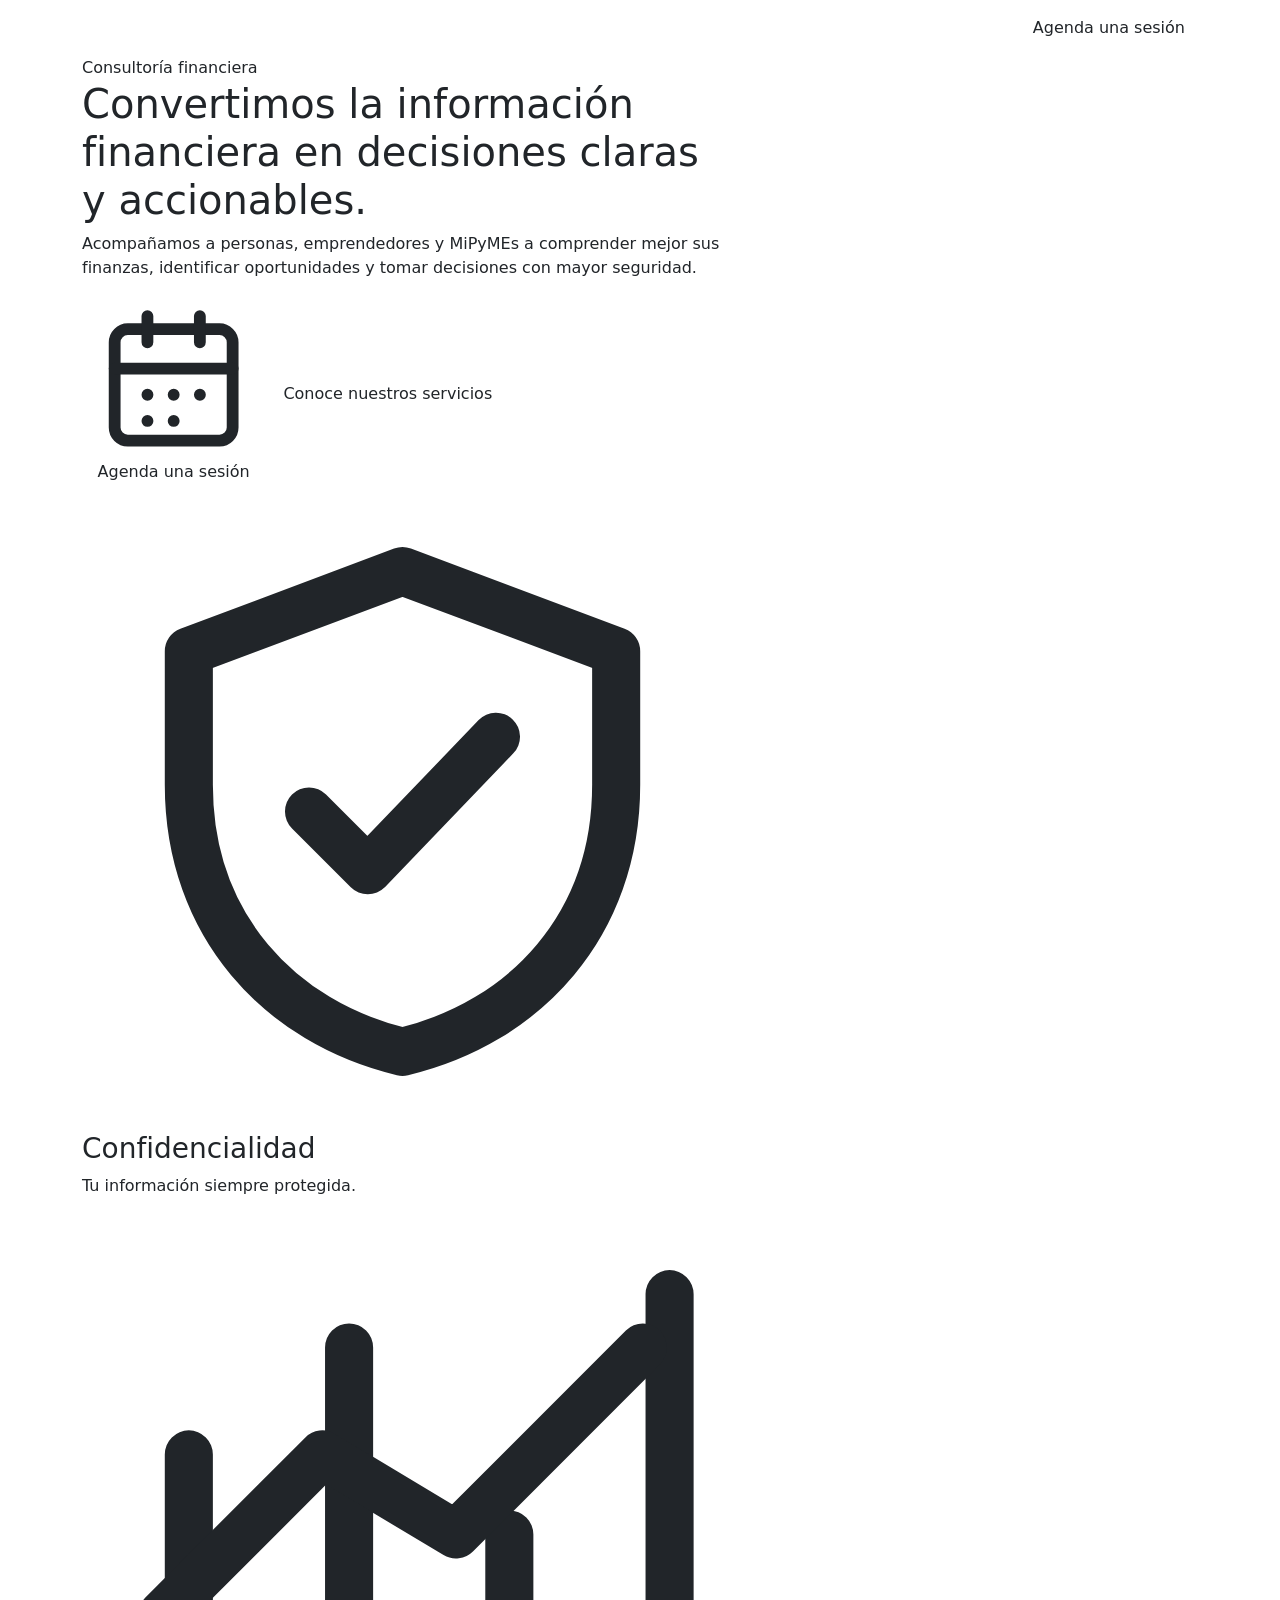
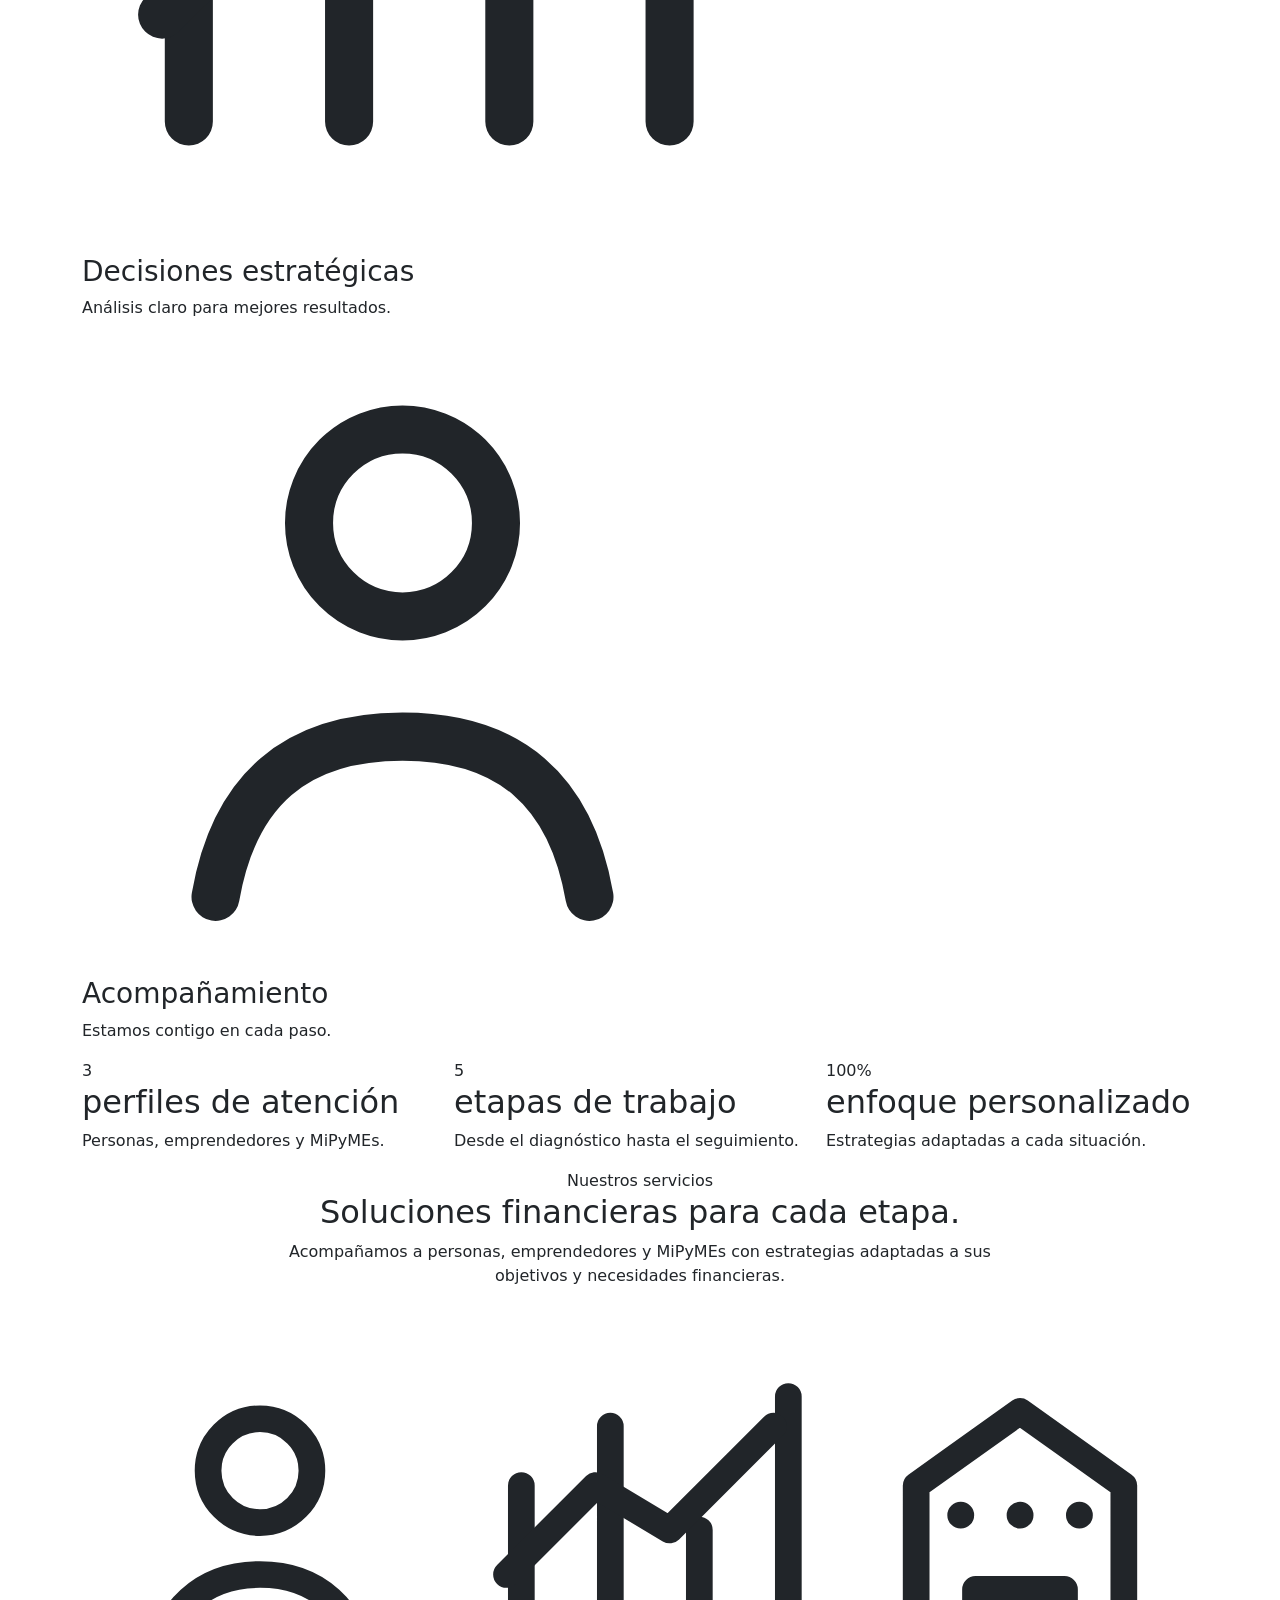
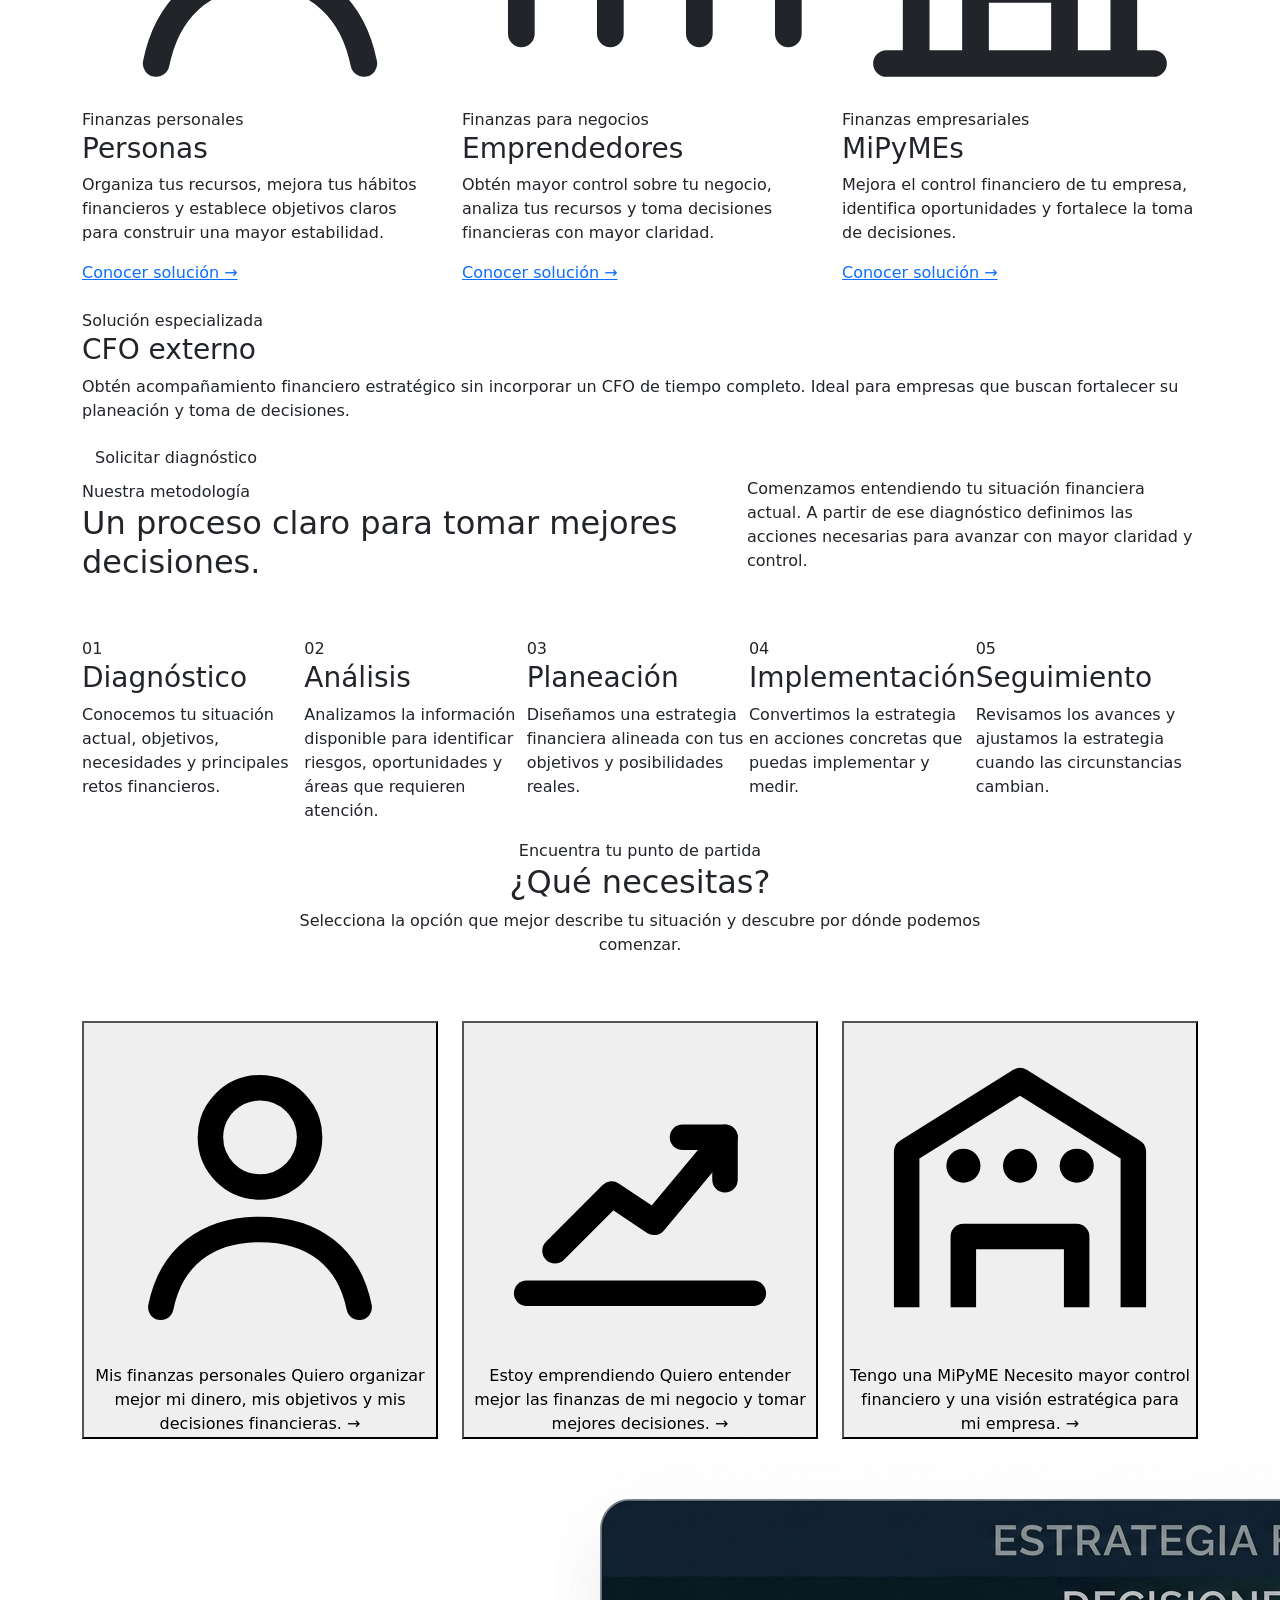
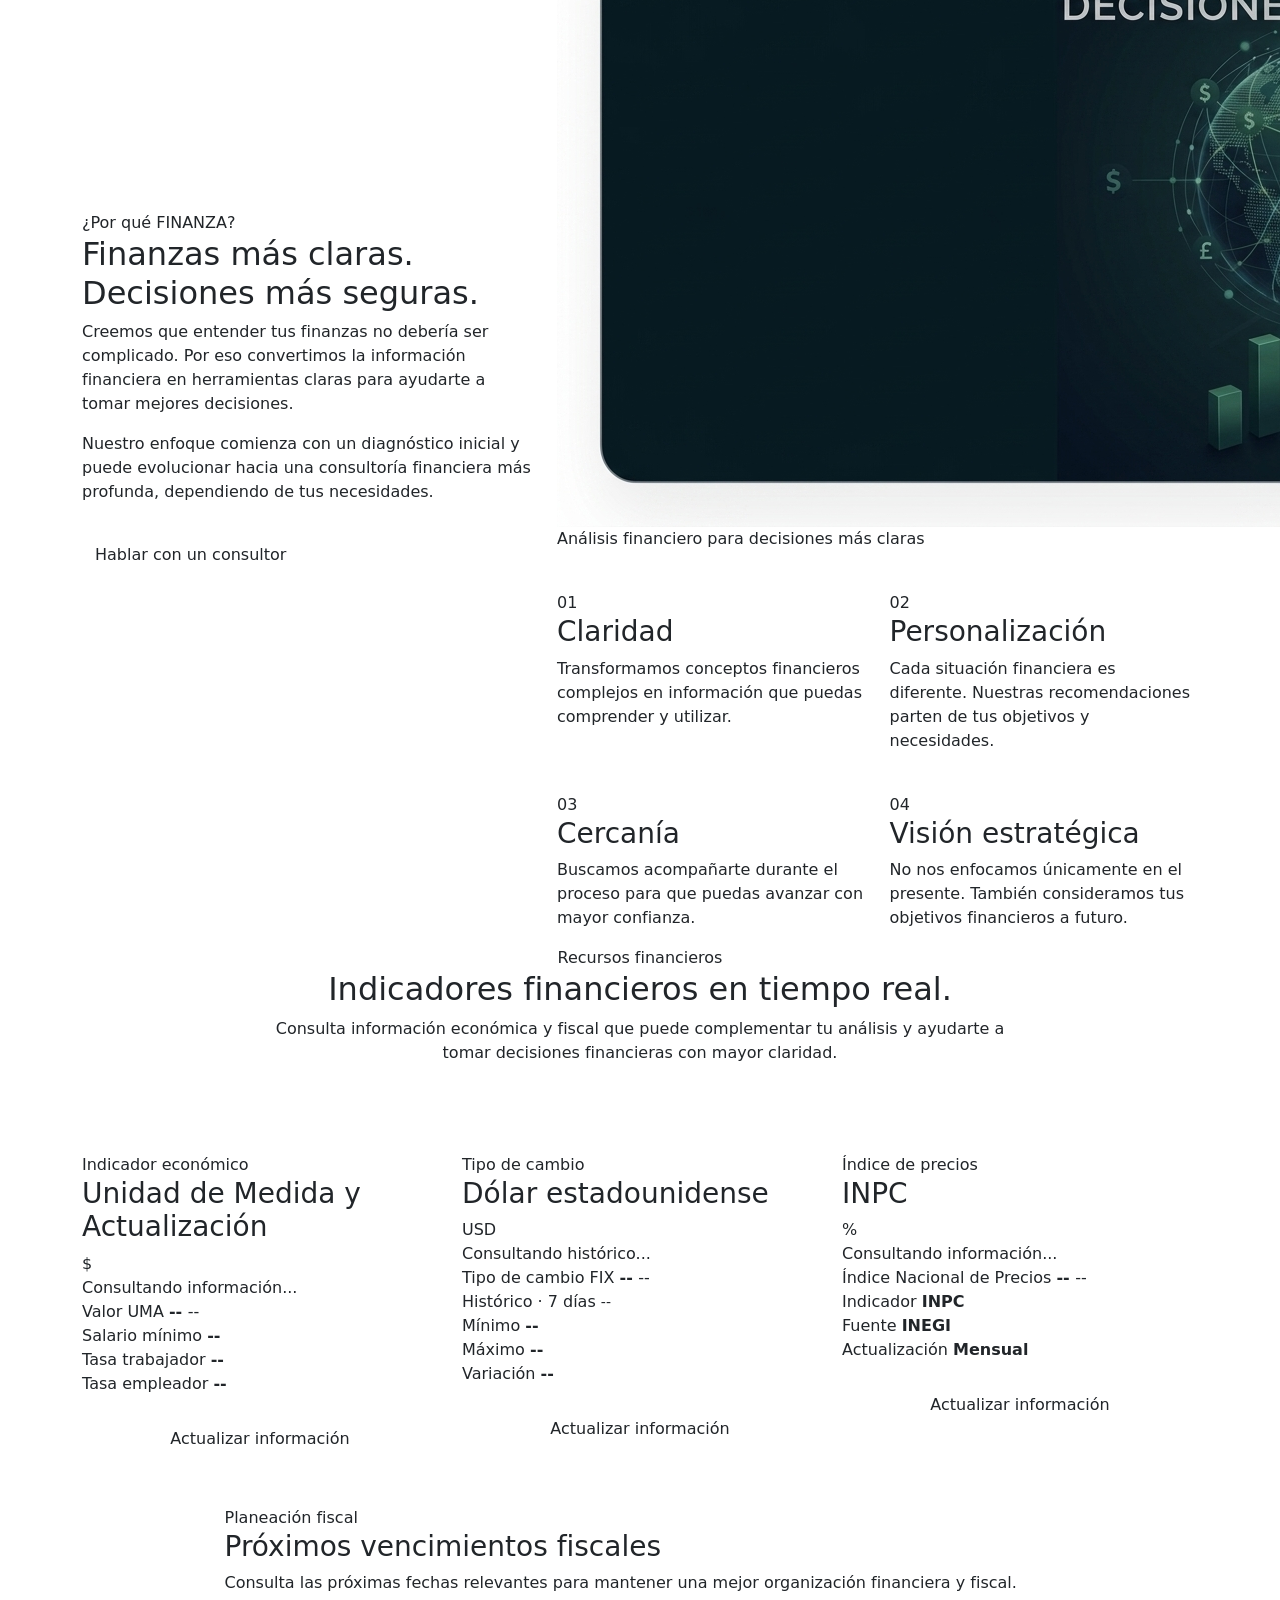
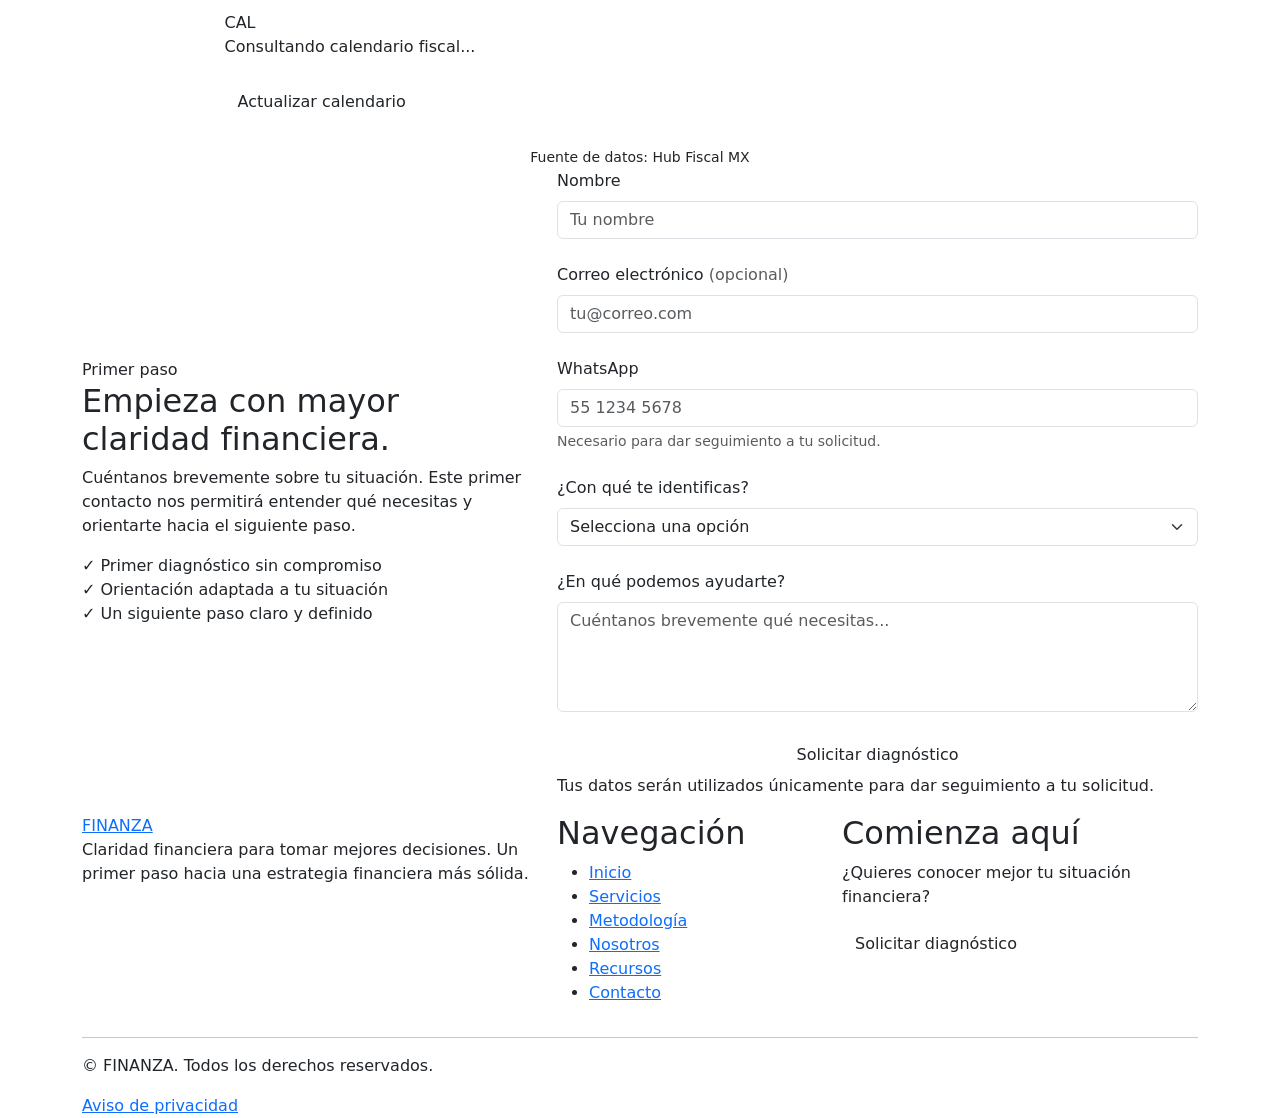
==== commit a149170d: "Update image source path in index.html" ====
--- a/index.html
+++ b/index.html
@@ -1298,7 +1298,7 @@
                 <figure class="finanza-about-image">
 
                     <img
-                        src="../FINANZA/assets/images/Gemini_Generated_Image_ovlkepovlkepovlk.png"
+                        src="images/Gemini_Generated_Image_ovlkepovlkepovlk.png"
                         alt="Análisis y planeación financiera"
                         loading="lazy"
                     >
@@ -2395,4 +2395,4 @@
 
 </body>
 
-</html>+</html>
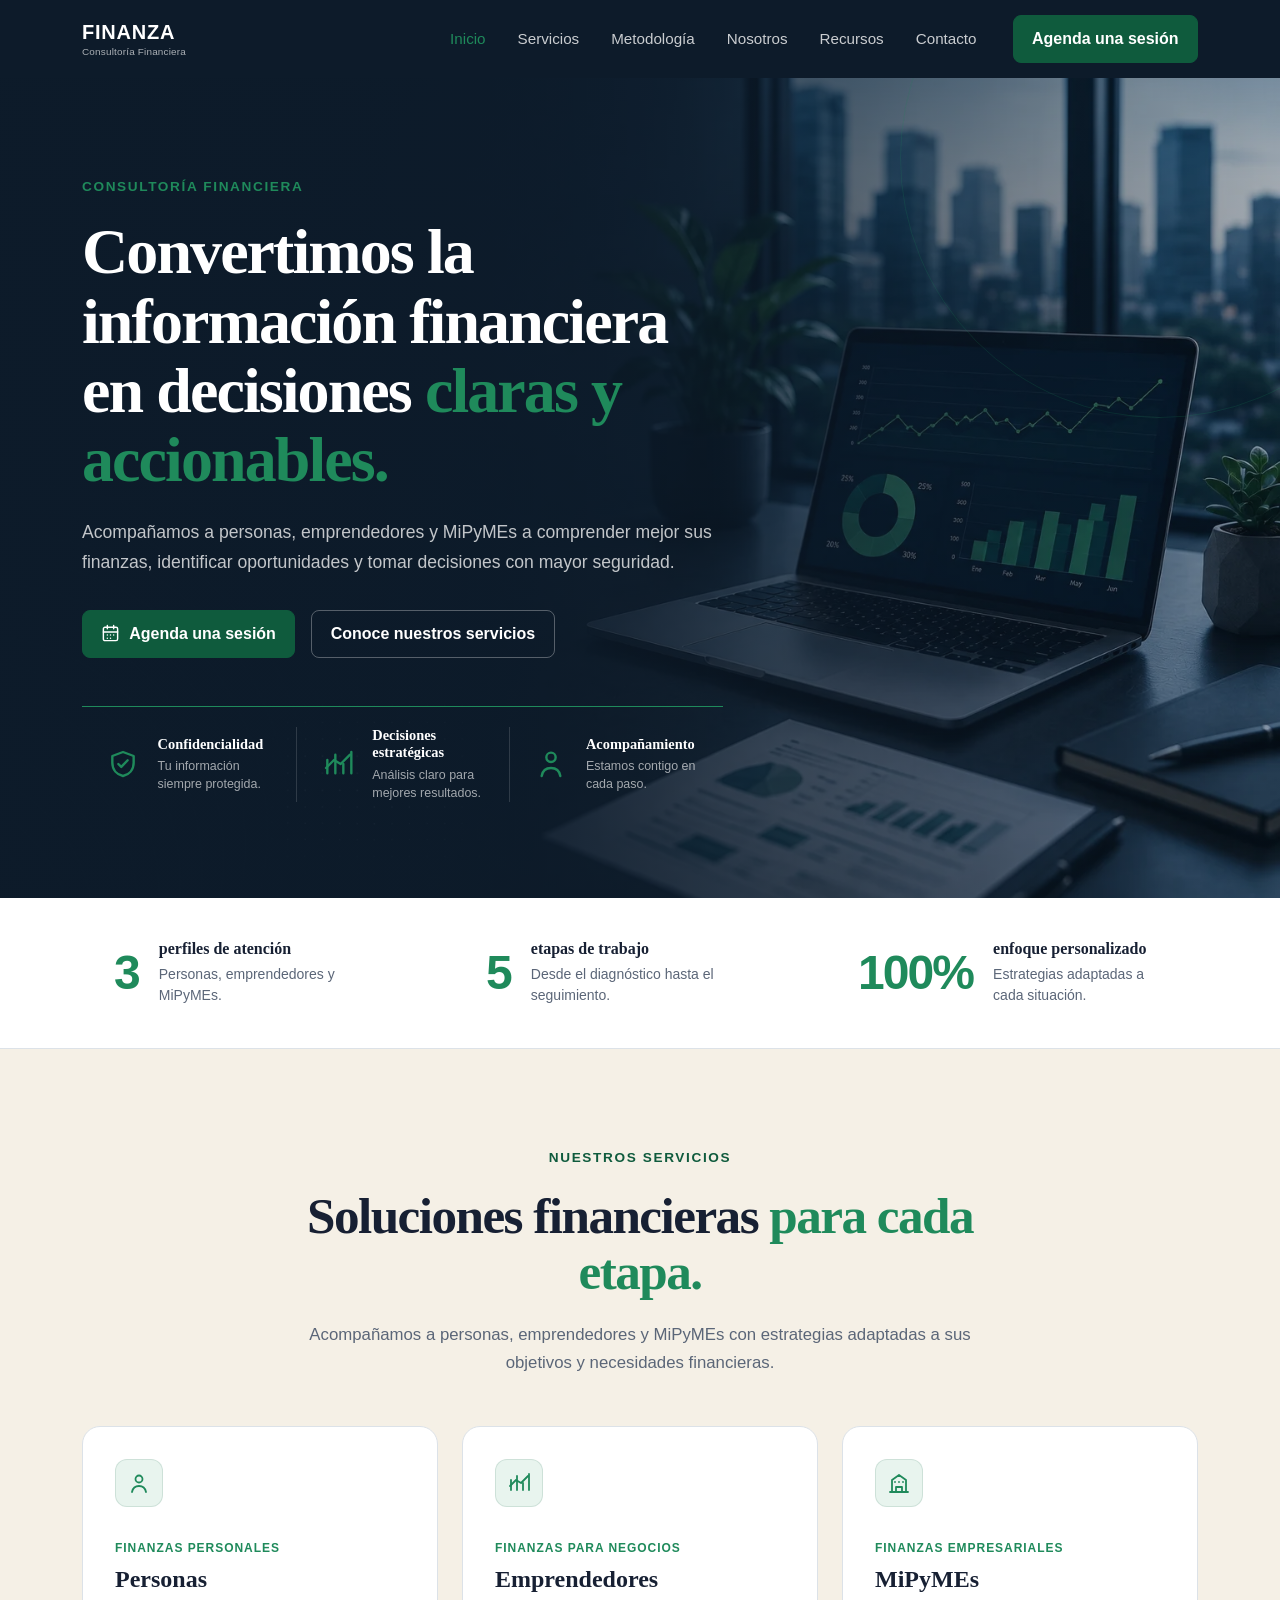
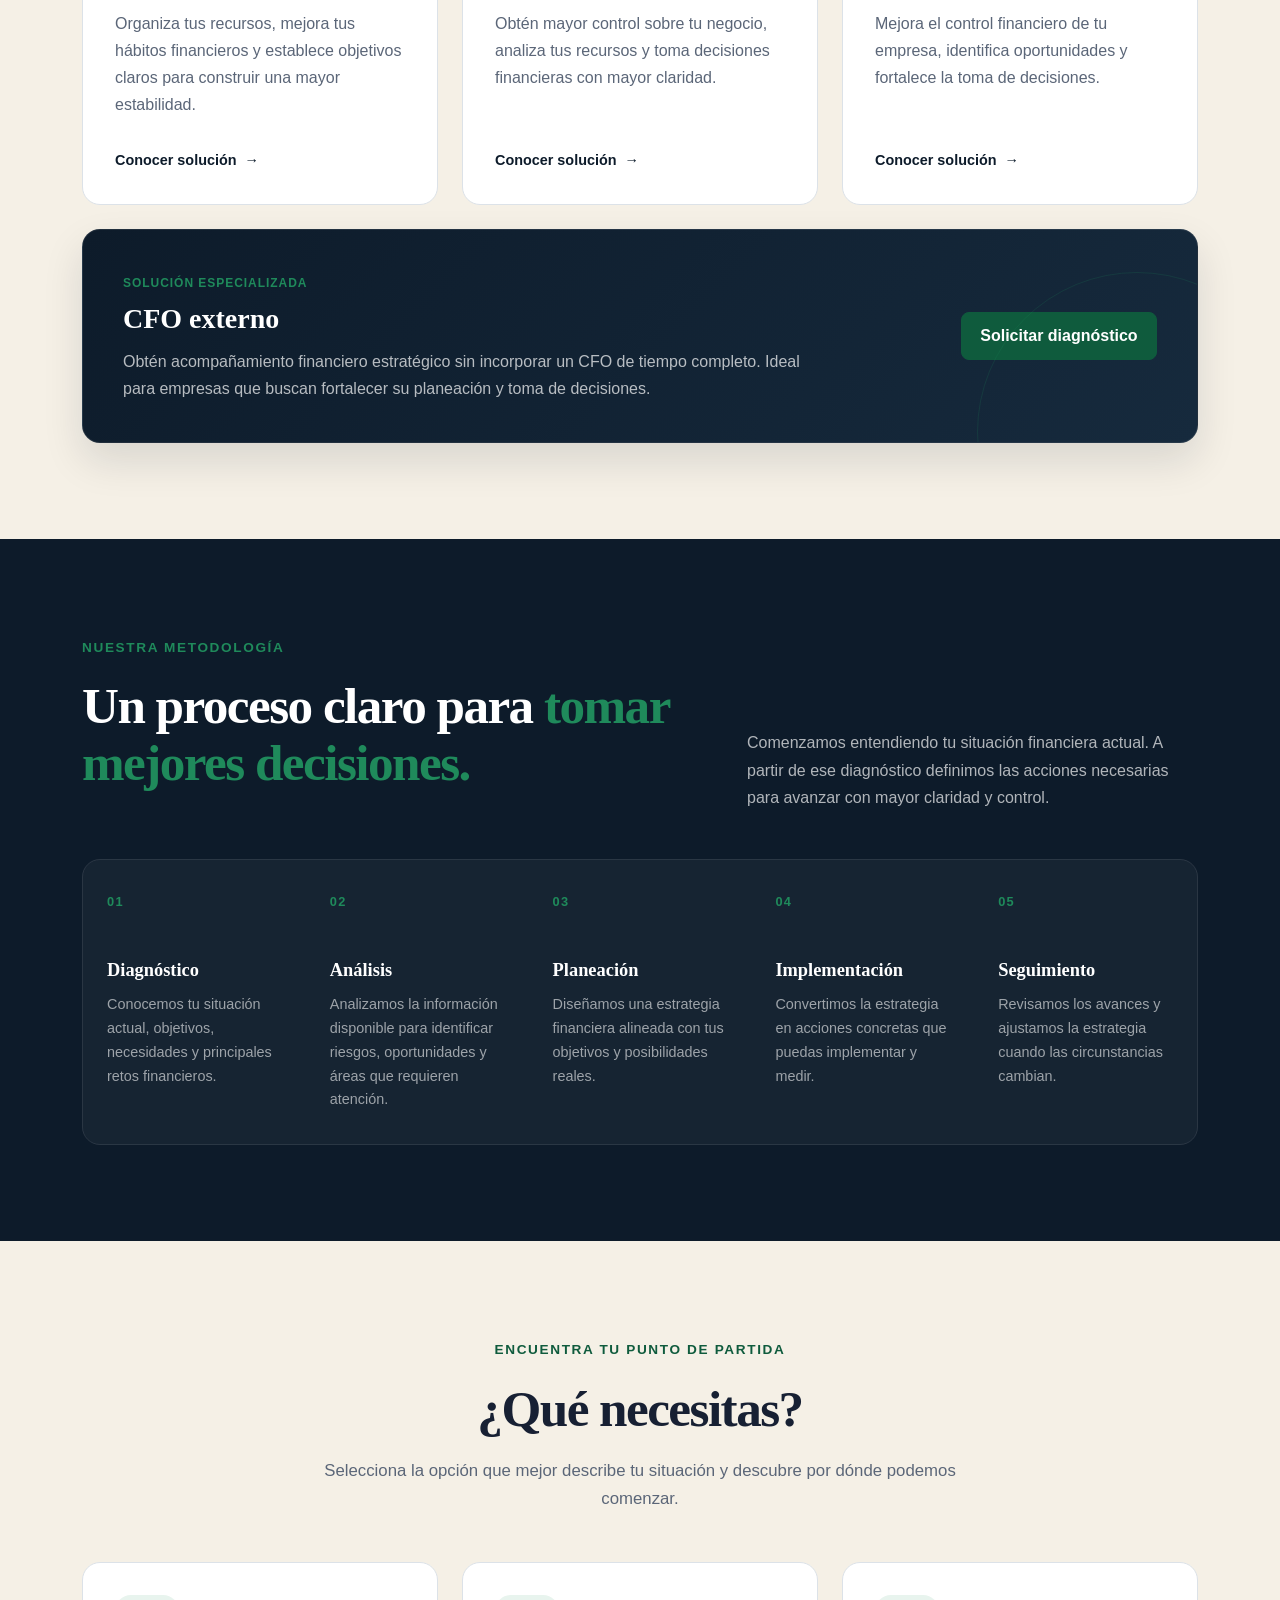
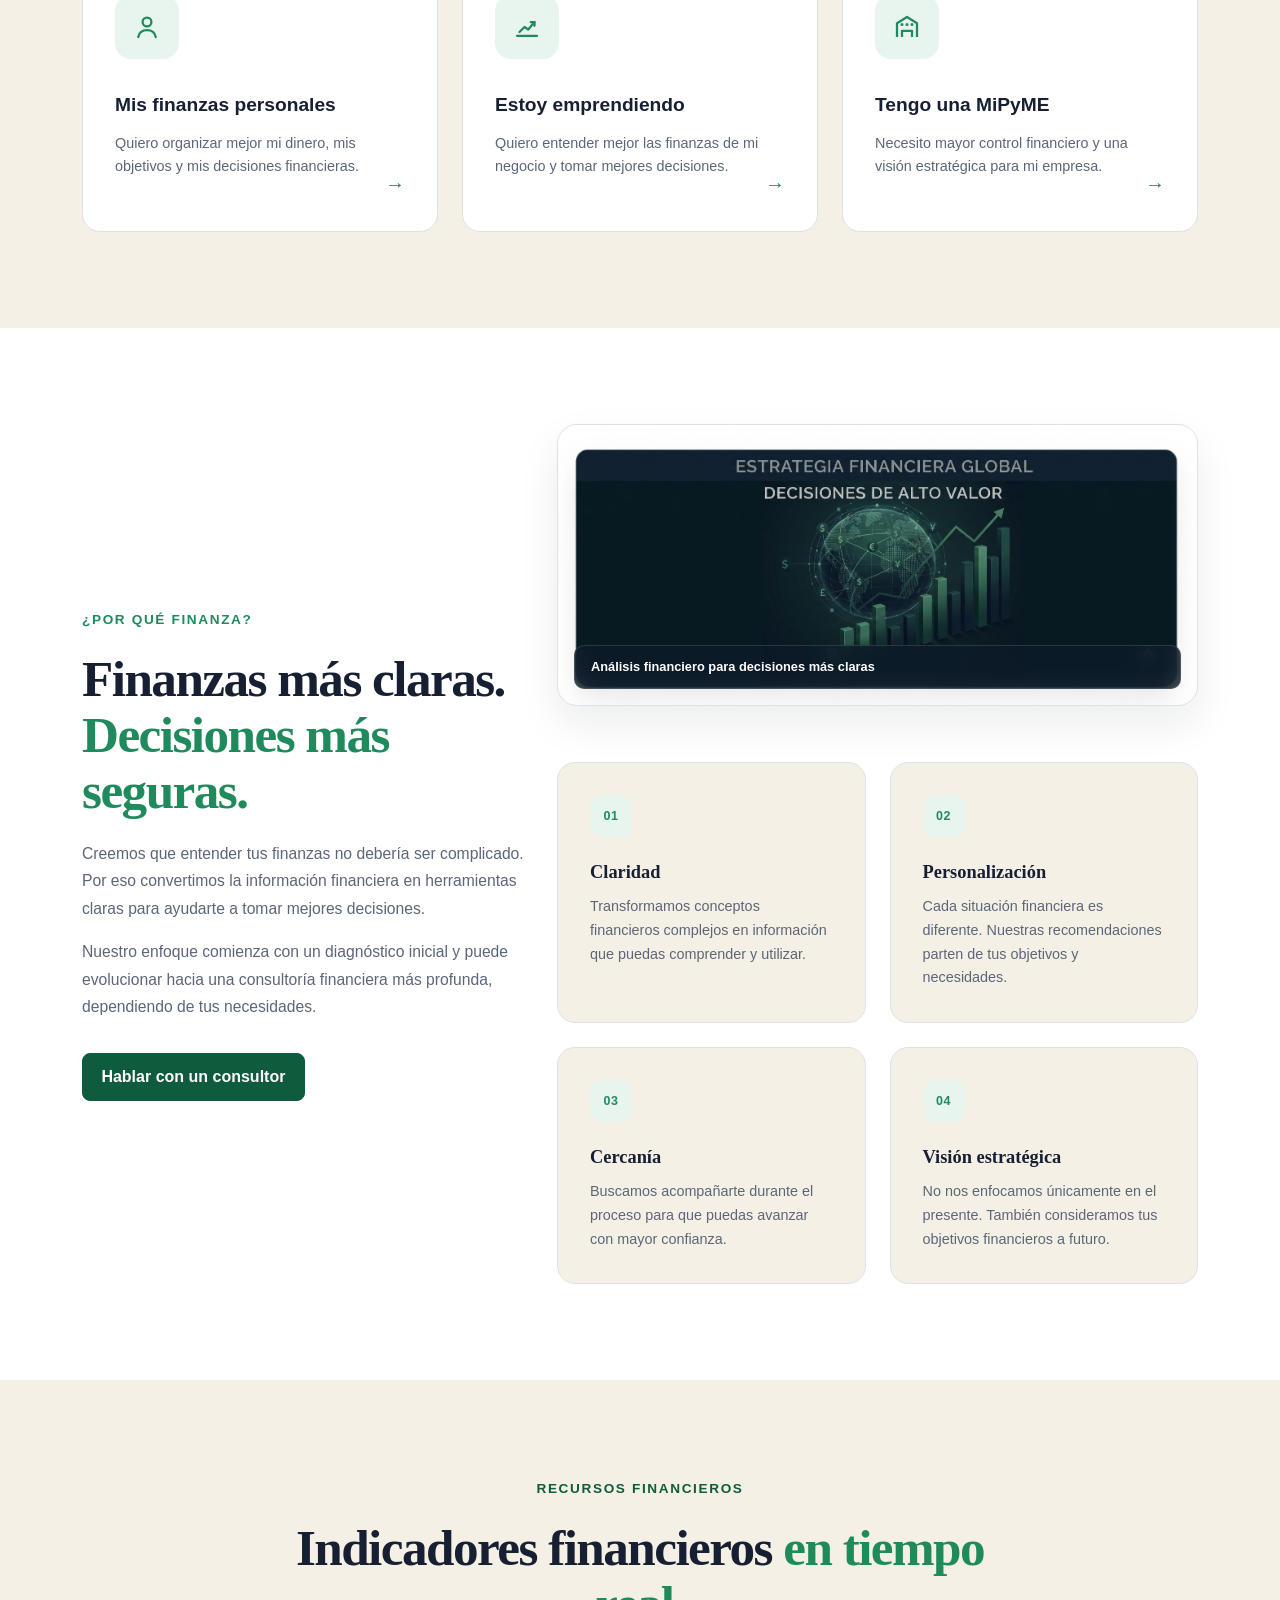
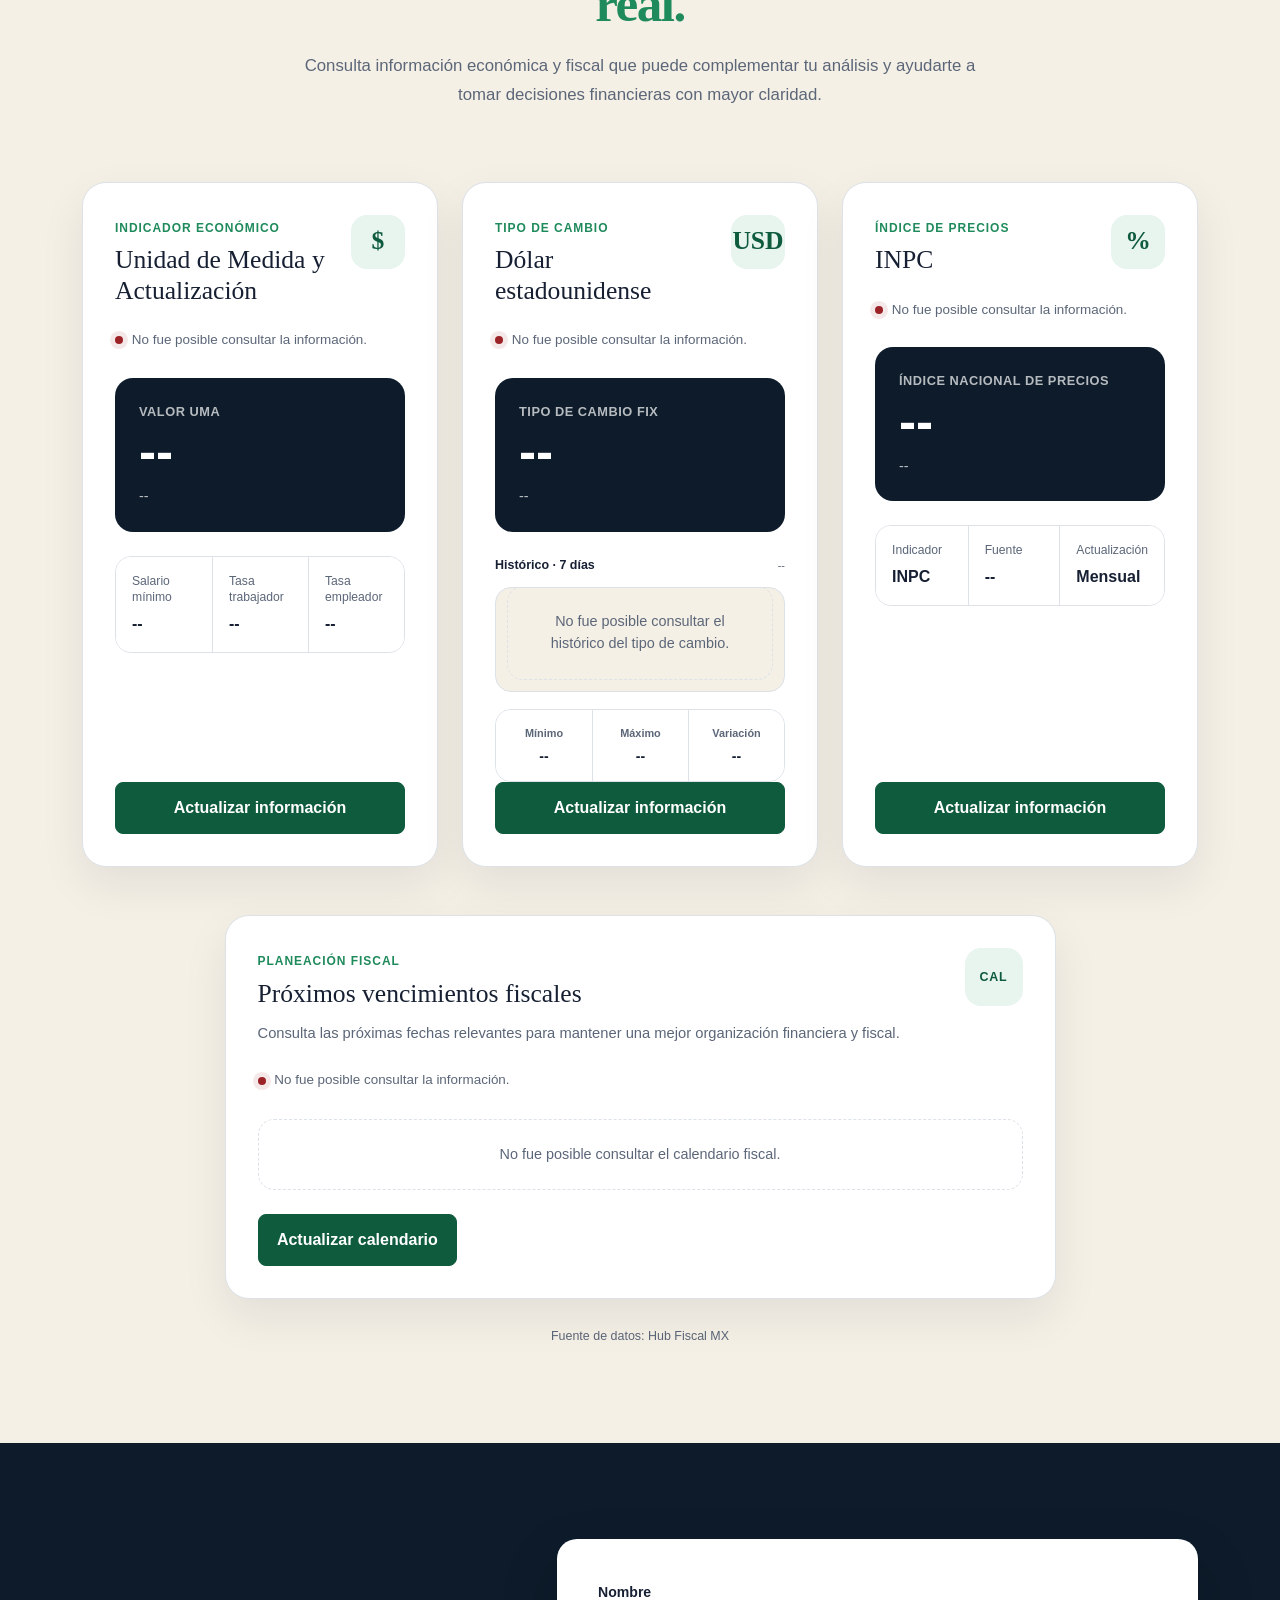
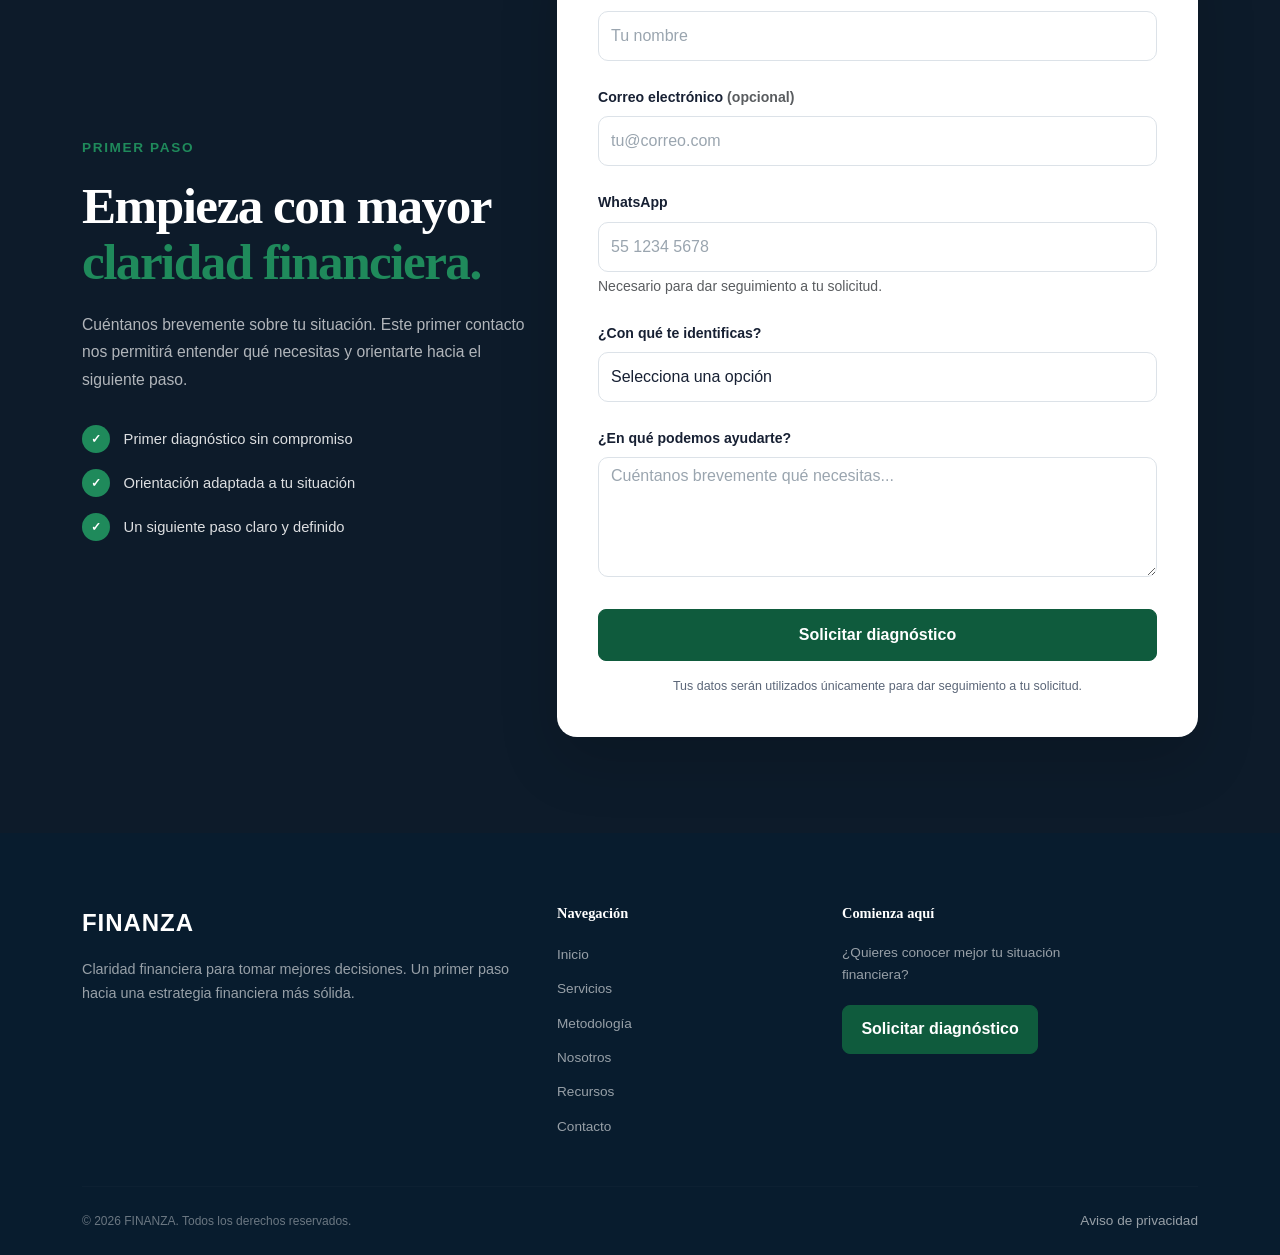
==== commit a1fdf543: "Update CSS and JS file paths in index.html" ====
--- a/index.html
+++ b/index.html
@@ -36,7 +36,7 @@
 
     <link
         rel="stylesheet"
-        href="css/style.css"
+        href="style.css"
     >
 </head>
 
@@ -2390,7 +2390,7 @@
 ></script>
 
 <script
-    src="js/script.js"
+    src="script.js"
 ></script>
 
 </body>
--- a/style.css
+++ b/style.css
@@ -0,0 +1,918 @@
+:root{--finanza-primary:#0D1B2A;--finanza-primary-dark:#162A3D;--finanza-secondary:#0F5B3D;--finanza-secondary-hover:#1F8A5B;--finanza-secondary-light:#E8F4EE;--finanza-background:#F5F0E6;--finanza-white:#FFFFFF;--finanza-text:#172033;--finanza-text-light:#5B6678;--finanza-border:#DCE2E8;--finanza-font-body:'Montserrat',sans-serif;--finanza-font-heading:'Playfair Display',serif;}
+html{scroll-behavior:smooth;}
+body{margin:0;color:var(--finanza-text);background:var(--finanza-white);font-family:var(--finanza-font-body);}
+h1,h2,h3,.finanza-hero-title,.finanza-section-title{font-family:var(--finanza-font-heading);}
+.finanza-navbar{min-height:78px;background:var(--finanza-primary);}
+.finanza-brand{display:flex;flex-direction:column;line-height:1;color:var(--finanza-white);font-weight:800;letter-spacing:.04em;transition:color .2s ease;}
+.finanza-brand:hover{color:var(--finanza-white);}
+.finanza-brand span{margin-top:5px;color:rgba(255,255,255,.65);font-size:.62rem;font-weight:400;letter-spacing:.02em;}
+.finanza-navbar .nav-link{position:relative;padding:.5rem .75rem !important;color:rgba(255,255,255,.78);font-size:.95rem;font-weight:500;transition:color .2s ease,transform .2s ease;}
+.finanza-navbar .nav-link:hover,.finanza-navbar .nav-link.active{color:var(--finanza-secondary-hover);}
+.finanza-navbar .nav-link:hover{transform:translateY(-1px);}
+.finanza-navbar .navbar-toggler{border-color:rgba(255,255,255,.35);}
+.finanza-navbar .navbar-toggler:focus{box-shadow:0 0 0 .2rem rgba(31,138,91,.25);}
+.finanza-btn-primary,.finanza-btn-secondary{display:inline-flex;align-items:center;justify-content:center;gap:.55rem;padding:.7rem 1.15rem;border-radius:8px;font-weight:600;transition:transform .25s ease,box-shadow .25s ease,background-color .25s ease,border-color .25s ease,color .25s ease;}
+.finanza-btn-primary{border:1px solid var(--finanza-secondary);color:var(--finanza-white);background:var(--finanza-secondary);}
+.finanza-btn-primary:hover{border-color:var(--finanza-secondary-hover);color:var(--finanza-white);background:var(--finanza-secondary-hover);transform:translateY(-2px);box-shadow:0 10px 25px rgba(15,91,61,.28);}
+.finanza-btn-secondary{border:1px solid rgba(255,255,255,.3);color:var(--finanza-white);background:transparent;}
+.finanza-btn-secondary:hover{border-color:var(--finanza-white);color:var(--finanza-primary);background:var(--finanza-white);transform:translateY(-2px);}
+.finanza-btn-icon{width:19px;height:19px;flex:0 0 auto;}
+.finanza-hero{position:relative;display:flex;align-items:center;min-height:680px;padding:6rem 0;overflow:hidden;isolation:isolate;background:linear-gradient( 90deg,rgba(13,27,42,.98) 0%,rgba(13,27,42,.94) 34%,rgba(13,27,42,.72) 58%,rgba(13,27,42,.35) 100% ),url("images/finanza-hero-background.webp") center right / cover no-repeat;background-color:var(--finanza-primary);}
+.finanza-hero::after{content:"";position:absolute;top:-180px;right:-140px;width:520px;height:520px;border:1px solid rgba(31,138,91,.18);border-radius:50%;pointer-events:none;}
+.finanza-eyebrow{display:inline-block;margin-bottom:1.25rem;color:var(--finanza-secondary-hover);font-size:.85rem;font-weight:700;letter-spacing:.12em;text-transform:uppercase;}
+.finanza-eyebrow-dark{color:var(--finanza-secondary);}
+.finanza-hero-title{max-width:780px;margin-bottom:1.5rem;color:var(--finanza-white);font-size:clamp(2.5rem,5vw,4.5rem);font-weight:700;line-height:1.08;letter-spacing:-.03em;}
+.finanza-hero-title span{color:var(--finanza-secondary-hover);}
+.finanza-hero-description{max-width:650px;margin-bottom:2rem;color:rgba(255,255,255,.75);font-size:1.1rem;line-height:1.7;}
+.finanza-hero-actions{display:flex;flex-wrap:wrap;gap:1rem;}
+.finanza-hero-features{position:relative;display:grid;grid-template-columns:repeat(3,minmax(0,1fr));max-width:850px;margin-top:3rem;padding-top:1.25rem;border-top:1px solid rgba(255,255,255,.14);}
+.finanza-hero-features::before{content:"";position:absolute;top:-1px;left:0;width:0;height:1px;background:var(--finanza-secondary-hover);animation:finanzaFeatureLine 1s ease .45s forwards;}
+.finanza-hero-feature{display:flex;align-items:center;gap:.85rem;min-width:0;padding:0 1.25rem;opacity:0;animation:finanzaFeatureReveal .6s ease forwards;transition:transform .25s ease;}
+.finanza-hero-feature:nth-child(1){animation-delay:.55s;}
+.finanza-hero-feature:nth-child(2){animation-delay:.65s;}
+.finanza-hero-feature:nth-child(3){animation-delay:.75s;}
+.finanza-hero-feature + .finanza-hero-feature{border-left:1px solid rgba(255,255,255,.14);}
+.finanza-hero-feature:hover{transform:translateY(-3px);}
+.finanza-hero-feature-icon{display:grid;flex:0 0 auto;place-items:center;width:42px;height:42px;color:var(--finanza-secondary-hover);}
+.finanza-hero-feature-icon svg{width:32px;height:32px;}
+.finanza-hero-feature:hover .finanza-hero-feature-icon{filter:drop-shadow(0 0 8px rgba(31,138,91,.35));}
+.finanza-hero-feature h3{margin:0 0 .25rem;color:var(--finanza-white);font-size:.9rem;font-weight:700;}
+.finanza-hero-feature p{margin:0;color:rgba(255,255,255,.62);font-size:.78rem;line-height:1.45;}
+.finanza-hero .finanza-eyebrow,.finanza-hero .finanza-hero-title,.finanza-hero .finanza-hero-description,.finanza-hero .finanza-hero-actions{opacity:0;animation:finanzaHeroReveal .7s ease forwards;}
+.finanza-hero .finanza-eyebrow{animation-delay:.1s;}
+.finanza-hero .finanza-hero-title{animation-delay:.2s;}
+.finanza-hero .finanza-hero-description{animation-delay:.3s;}
+.finanza-hero .finanza-hero-actions{animation-delay:.4s;}
+@keyframes finanzaHeroReveal{from{opacity:0;transform:translateY(18px);}
+to{opacity:1;transform:translateY(0);}
+}
+@keyframes finanzaFeatureReveal{from{opacity:0;transform:translateY(10px);}
+to{opacity:1;transform:translateY(0);}
+}
+@keyframes finanzaFeatureLine{to{width:100%;}
+}
+.finanza-stats{border-bottom:1px solid var(--finanza-border);background:var(--finanza-white);}
+.finanza-stat{display:flex;align-items:center;gap:1.25rem;min-height:150px;padding:2rem;}
+.finanza-stat-number{flex-shrink:0;color:var(--finanza-secondary-hover);font-size:clamp(2.25rem,4vw,3rem);font-weight:800;line-height:1;letter-spacing:-.04em;}
+.finanza-stat-title{margin:0 0 .35rem;color:var(--finanza-text);font-size:1rem;font-weight:700;}
+.finanza-stat-text{max-width:220px;margin:0;color:var(--finanza-text-light);font-size:.875rem;line-height:1.5;}
+.section-padding{padding:6rem 0;}
+.finanza-services,.finanza-orientation{background:var(--finanza-background);}
+.finanza-about{background:var(--finanza-white);}
+.finanza-section-title{margin-bottom:1.25rem;color:var(--finanza-text);font-size:clamp(2.25rem,4vw,3.5rem);font-weight:700;line-height:1.1;letter-spacing:-.03em;}
+.finanza-section-title span{color:var(--finanza-secondary-hover);}
+.finanza-section-title-light{color:var(--finanza-white);}
+.finanza-section-title-light span{color:var(--finanza-secondary-hover);}
+.finanza-section-description{max-width:680px;margin-bottom:0;color:var(--finanza-text-light);font-size:1.05rem;line-height:1.7;}
+.finanza-service-card{position:relative;display:flex;flex-direction:column;height:100%;padding:2rem;overflow:hidden;border:1px solid var(--finanza-border);border-radius:18px;background:var(--finanza-white);transition:transform .3s ease,box-shadow .3s ease,border-color .3s ease;}
+.finanza-service-card::before{content:"";position:absolute;top:0;left:0;width:0;height:3px;background:var(--finanza-secondary-hover);transition:width .3s ease;}
+.finanza-service-card:hover{border-color:rgba(15,91,61,.25);box-shadow:0 18px 40px rgba(13,27,42,.09);transform:translateY(-6px);}
+.finanza-service-card:hover::before{width:100%;}
+.finanza-service-icon{display:flex;align-items:center;justify-content:center;width:48px;height:48px;margin-bottom:2rem;border:1px solid rgba(15,91,61,.12);border-radius:12px;color:var(--finanza-secondary-hover);background:var(--finanza-secondary-light);font-size:.8rem;font-weight:800;transition:transform .3s ease,background-color .3s ease;}
+.finanza-service-icon svg{width:24px;height:24px;}
+.finanza-service-card:hover .finanza-service-icon{color:var(--finanza-white);background:var(--finanza-secondary-hover);transform:translateY(-2px);}
+.finanza-service-content{display:flex;flex:1;flex-direction:column;}
+.finanza-service-category{margin-bottom:.5rem;color:var(--finanza-secondary-hover);font-size:.75rem;font-weight:700;letter-spacing:.08em;text-transform:uppercase;}
+.finanza-service-title{margin-bottom:1rem;color:var(--finanza-text);font-size:1.5rem;font-weight:700;transition:color .25s ease;}
+.finanza-service-card:hover .finanza-service-title{color:var(--finanza-primary);}
+.finanza-service-description{margin-bottom:2rem;color:var(--finanza-text-light);line-height:1.7;}
+.finanza-service-link{display:inline-flex;align-items:center;gap:.5rem;width:fit-content;margin-top:auto;color:var(--finanza-primary);font-size:.9rem;font-weight:700;text-decoration:none;transition:color .2s ease,gap .2s ease;}
+.finanza-service-link:hover{gap:.8rem;color:var(--finanza-secondary-hover);}
+.finanza-service-feature{position:relative;display:flex;align-items:center;justify-content:space-between;gap:2rem;padding:2.5rem;overflow:hidden;border:1px solid rgba(255,255,255,.08);border-radius:18px;background:linear-gradient( 135deg,var(--finanza-primary),var(--finanza-primary-dark) );box-shadow:0 18px 40px rgba(13,27,42,.12);}
+.finanza-service-feature::after{content:"";position:absolute;right:-100px;bottom:-150px;width:320px;height:320px;border:1px solid rgba(31,138,91,.18);border-radius:50%;pointer-events:none;}
+.finanza-feature-title{margin:.5rem 0 .75rem;color:var(--finanza-white);font-size:1.75rem;font-weight:700;}
+.finanza-feature-description{max-width:700px;margin:0;color:rgba(255,255,255,.7);line-height:1.7;}
+.finanza-methodology{background:var(--finanza-primary);}
+.finanza-methodology-intro{max-width:520px;margin:0 0 0 auto;color:rgba(255,255,255,.68);font-size:1rem;line-height:1.7;}
+.finanza-methodology-grid{overflow:hidden;border:1px solid rgba(255,255,255,.12);border-radius:18px;}
+.finanza-step{position:relative;height:100%;padding:2rem 1.5rem;background:rgba(255,255,255,.04);transition:background-color .25s ease,transform .25s ease;}
+.finanza-step:hover{background:rgba(31,138,91,.08);transform:translateY(-3px);}
+.finanza-step + .finanza-step{border-left:1px solid rgba(255,255,255,.12);}
+.finanza-step-number{display:block;margin-bottom:3rem;color:var(--finanza-secondary-hover);font-size:.8rem;font-weight:800;letter-spacing:.1em;}
+.finanza-step-title{margin-bottom:.75rem;color:var(--finanza-white);font-size:1.15rem;font-weight:700;}
+.finanza-step-description{margin:0;color:rgba(255,255,255,.58);font-size:.9rem;line-height:1.65;}
+.finanza-orientation-card{position:relative;display:flex;flex-direction:column;width:100%;min-height:270px;padding:2rem;border:1px solid var(--finanza-border);border-radius:18px;color:var(--finanza-text);background:var(--finanza-white);text-align:left;cursor:pointer;transition:transform .25s ease,border-color .25s ease,box-shadow .25s ease;}
+.finanza-orientation-card:hover,.finanza-orientation-card:focus-visible,.finanza-orientation-card.is-selected{border-color:var(--finanza-secondary-hover);box-shadow:0 18px 40px rgba(13,41,71,.10);transform:translateY(-5px);}
+.finanza-orientation-card:focus-visible{outline:3px solid rgba(31,138,91,.3);outline-offset:3px;}
+.finanza-orientation-icon{display:inline-flex;align-items:center;justify-content:center;width:64px;height:64px;margin-bottom:2rem;border-radius:16px;color:var(--finanza-secondary-hover);background:var(--finanza-secondary-light);line-height:1;transition:transform .25s ease,background-color .25s ease;}
+.finanza-orientation-icon svg{width:30px;height:30px;stroke:var(--finanza-secondary-hover) !important;fill:none;transition:transform .25s ease;}
+.finanza-orientation-card:hover .finanza-orientation-icon,.finanza-orientation-card.is-selected .finanza-orientation-icon{background:rgba(31,138,91,.18);transform:scale(1.05);}
+.finanza-orientation-card:hover .finanza-orientation-icon svg{transform:scale(1.08);}
+.finanza-orientation-title{margin-bottom:.75rem;font-size:1.2rem;font-weight:700;}
+.finanza-orientation-description{max-width:300px;color:var(--finanza-text-light);font-size:.9rem;line-height:1.65;}
+.finanza-orientation-arrow{position:absolute;right:2rem;bottom:2rem;color:var(--finanza-secondary-hover);font-size:1.25rem;font-weight:700;transition:transform .25s ease;}
+.finanza-orientation-card:hover .finanza-orientation-arrow,.finanza-orientation-card.is-selected .finanza-orientation-arrow{transform:translateX(5px);}
+.finanza-orientation-result{display:flex;align-items:center;justify-content:space-between;gap:2rem;margin-top:2rem;padding:2rem 2.5rem;border-radius:18px;background:var(--finanza-primary);animation:finanzaResultEnter .4s ease both;}
+.finanza-orientation-result[hidden]{display:none;}
+.finanza-orientation-result-title{margin:.5rem 0 .75rem;color:var(--finanza-white);font-size:1.5rem;font-weight:700;}
+.finanza-orientation-result-description{max-width:700px;margin:0;color:rgba(255,255,255,.68);line-height:1.65;}
+@keyframes finanzaResultEnter{from{opacity:0;transform:translateY(12px);}
+to{opacity:1;transform:translateY(0);}
+}
+.finanza-about-description{max-width:560px;margin-bottom:1rem;color:var(--finanza-text-light);font-size:.98rem;line-height:1.75;}
+.finanza-about-card{position:relative;height:100%;padding:2rem;border:1px solid var(--finanza-border);border-radius:18px;background:var(--finanza-background);transition:transform .25s ease,border-color .25s ease,box-shadow .25s ease;}
+.finanza-about-card:hover{border-color:var(--finanza-secondary-hover);box-shadow:0 16px 35px rgba(13,41,71,.08);transform:translateY(-4px);}
+.finanza-about-number{display:inline-flex;align-items:center;justify-content:center;width:42px;height:42px;margin-bottom:1.5rem;border-radius:12px;color:var(--finanza-secondary-hover);background:var(--finanza-secondary-light);font-size:.78rem;font-weight:800;letter-spacing:.05em;}
+.finanza-about-card h3{margin-bottom:.75rem;color:var(--finanza-text);font-size:1.15rem;font-weight:700;}
+.finanza-about-card p{margin:0;color:var(--finanza-text-light);font-size:.9rem;line-height:1.65;}
+.finanza-about-image{position:relative;margin:0 0 2rem;overflow:hidden;border:1px solid var(--finanza-border);border-radius:20px;background:var(--finanza-background);box-shadow:0 18px 40px rgba(13,27,42,.08);}
+.finanza-about-image img{display:block;width:100%;height:280px;object-fit:cover;transition:transform .5s ease,filter .5s ease;}
+.finanza-about-image:hover img{transform:scale(1.025);filter:brightness(1.03);}
+.finanza-about-image figcaption{position:absolute;right:1rem;bottom:1rem;left:1rem;padding:.75rem 1rem;border:1px solid rgba(255,255,255,.12);border-radius:10px;color:var(--finanza-white);background:rgba(13,27,42,.78);backdrop-filter:blur(8px);font-size:.8rem;font-weight:600;line-height:1.4;}
+.finanza-contact{color:var(--finanza-white);background:var(--finanza-primary);}
+.finanza-contact .finanza-eyebrow{color:var(--finanza-secondary-hover);}
+.finanza-contact-description{max-width:520px;margin-bottom:2rem;color:rgba(255,255,255,.68);font-size:.98rem;line-height:1.75;}
+.finanza-contact-points{display:flex;flex-direction:column;gap:1rem;}
+.finanza-contact-point{display:flex;align-items:center;gap:.85rem;color:rgba(255,255,255,.86);font-size:.92rem;}
+.finanza-contact-point-icon{display:inline-flex;align-items:center;justify-content:center;flex:0 0 28px;width:28px;height:28px;border-radius:50%;color:var(--finanza-white);background:var(--finanza-secondary-hover);font-size:.75rem;font-weight:700;}
+.finanza-contact-form-wrapper{padding:2.5rem;border:1px solid rgba(255,255,255,.08);border-radius:20px;background:var(--finanza-white);box-shadow:0 25px 60px rgba(0,0,0,.15);}
+.finanza-contact-form .form-label{margin-bottom:.5rem;color:var(--finanza-text);font-size:.88rem;font-weight:600;}
+.finanza-contact-form .form-control,.finanza-contact-form .form-select{min-height:50px;border:1px solid var(--finanza-border);border-radius:10px;color:var(--finanza-text);background:var(--finanza-white);box-shadow:none;transition:border-color .2s ease,box-shadow .2s ease;}
+.finanza-contact-form textarea.form-control{min-height:120px;resize:vertical;}
+.finanza-contact-form .form-control::placeholder{color:#9AA5AF;}
+.finanza-contact-form .form-control:focus,.finanza-contact-form .form-select:focus{border-color:var(--finanza-secondary-hover);box-shadow:0 0 0 3px rgba(31,138,91,.12);}
+.finanza-contact-form .finanza-btn-primary{width:100%;min-height:52px;margin-top:.5rem;font-weight:700;}
+.finanza-form-disclaimer{margin:1rem 0 0;color:var(--finanza-text-light);font-size:.78rem;line-height:1.5;text-align:center;}
+.finanza-form-success{padding:2rem 1rem;color:var(--finanza-text);text-align:center;}
+.finanza-form-success[hidden]{display:none;}
+.finanza-form-success:not([hidden]){animation:finanzaSuccessReveal .45s ease forwards;}
+.finanza-form-success-icon{display:inline-flex;align-items:center;justify-content:center;width:56px;height:56px;margin-bottom:1.25rem;border-radius:50%;color:var(--finanza-white);background:var(--finanza-secondary-hover);font-size:1.4rem;font-weight:700;}
+.finanza-form-success h3{margin-bottom:.75rem;color:var(--finanza-text);font-size:1.35rem;font-weight:700;}
+.finanza-form-success p{max-width:420px;margin:0 auto;color:var(--finanza-text-light);line-height:1.65;}
+@keyframes finanzaSuccessReveal{from{opacity:0;transform:translateY(12px);}
+to{opacity:1;transform:translateY(0);}
+}
+#mainNavbar{transition:background-color .25s ease,box-shadow .25s ease,padding .25s ease;}
+#mainNavbar.is-scrolled{background:rgba(255,255,255,.97);box-shadow:0 8px 30px rgba(13,41,71,.08);}
+[data-reveal]{opacity:0;transform:translateY(24px);transition:opacity .7s ease,transform .7s ease;}
+[data-reveal].is-visible{opacity:1;transform:translateY(0);}
+[data-reveal-delay="1"]{transition-delay:.1s;}
+[data-reveal-delay="2"]{transition-delay:.2s;}
+[data-reveal-delay="3"]{transition-delay:.3s;}
+[data-reveal-delay="4"]{transition-delay:.4s;}
+@media (max-width:991.98px){.finanza-hero{min-height:auto;padding:5rem 0;}
+.finanza-hero-title{max-width:650px;}
+.finanza-hero-card{max-width:600px;margin:0 auto;}
+.finanza-methodology-intro{margin-left:0;}
+.finanza-step + .finanza-step{border-top:1px solid rgba(255,255,255,.12);border-left:0;}
+}
+@media (max-width:767.98px){.section-padding{padding:4.5rem 0;}
+.finanza-hero-actions{flex-direction:column;align-items:stretch;}
+.finanza-hero-actions .btn{width:100%;}
+.finanza-hero-features{grid-template-columns:1fr;gap:1rem;margin-top:2.5rem;}
+.finanza-hero-feature{padding:0;}
+.finanza-hero-feature + .finanza-hero-feature{padding-top:1rem;border-top:1px solid rgba(255,255,255,.12);border-left:0;}
+.finanza-stat{min-height:auto;padding:1.5rem 0;}
+.finanza-stat-number{min-width:80px;}
+.finanza-service-card,.finanza-about-card{padding:1.5rem;}
+.finanza-service-feature{align-items:flex-start;flex-direction:column;padding:2rem;}
+.finanza-service-feature .finanza-btn-primary{width:100%;}
+.finanza-methodology-grid{border-radius:14px;}
+.finanza-step{padding:1.75rem 1.5rem;}
+.finanza-step-number{margin-bottom:2rem;}
+.finanza-orientation-card{min-height:240px;padding:1.5rem;}
+.finanza-orientation-icon{margin-bottom:1.5rem;}
+.finanza-orientation-result{align-items:flex-start;flex-direction:column;padding:2rem;}
+.finanza-orientation-result .finanza-btn-primary{width:100%;}
+.finanza-about-description{font-size:.95rem;}
+.finanza-about-image{margin-bottom:1.5rem;}
+.finanza-about-image img{height:230px;}
+.finanza-about-image figcaption{right:.75rem;bottom:.75rem;left:.75rem;padding:.65rem .8rem;font-size:.75rem;}
+.finanza-contact-form-wrapper{padding:1.5rem;border-radius:16px;}
+.finanza-contact-description{font-size:.95rem;}
+.finanza-contact-point{align-items:flex-start;}
+.finanza-footer{padding-top:3.5rem;}
+.finanza-footer-bottom{align-items:flex-start;flex-direction:column;}
+}
+.finanza-footer{padding:4.5rem 0 1.5rem;color:rgba(255,255,255,.72);background:#081C2E;}
+.finanza-footer-brand{display:inline-block;margin-bottom:1rem;color:var(--finanza-white);font-size:1.5rem;font-weight:800;letter-spacing:.04em;text-decoration:none;}
+.finanza-footer-description{max-width:430px;margin:0;color:rgba(255,255,255,.58);font-size:.9rem;line-height:1.7;}
+.finanza-footer-title{margin-bottom:1.25rem;color:var(--finanza-white);font-size:.9rem;font-weight:700;}
+.finanza-footer-links{display:flex;flex-direction:column;gap:.65rem;padding:0;margin:0;list-style:none;}
+.finanza-footer-links a,.finanza-footer-bottom a{color:rgba(255,255,255,.58);font-size:.85rem;text-decoration:none;transition:color .2s ease;}
+.finanza-footer-links a:hover,.finanza-footer-bottom a:hover{color:var(--finanza-secondary-hover);}
+.finanza-footer-contact{max-width:280px;margin-bottom:1.25rem;color:rgba(255,255,255,.58);font-size:.85rem;line-height:1.6;}
+.finanza-footer-divider{margin:3rem 0 1.5rem;border:0;border-top:1px solid rgba(255,255,255,.08);}
+.finanza-footer-bottom{display:flex;align-items:center;justify-content:space-between;gap:1rem;}
+.finanza-footer-bottom p{margin:0;color:rgba(255,255,255,.4);font-size:.75rem;}
+@media (prefers-reduced-motion:reduce){html{scroll-behavior:auto;}
+*,*::before,*::after{animation-duration:.01ms !important;animation-iteration-count:1 !important;transition-duration:.01ms !important;}
+[data-reveal],.finanza-hero .finanza-eyebrow,.finanza-hero .finanza-hero-title,.finanza-hero .finanza-hero-description,.finanza-hero .finanza-hero-actions,.finanza-hero-feature{opacity:1;transform:none;}
+}
+/* =========================================
+   INDICADORES FINANCIEROS — API
+   ========================================= */
+
+.finanza-resources {
+    background: var(--finanza-background);
+    position: relative;
+    overflow: hidden;
+}
+
+/* Tarjeta principal */
+
+.finanza-indicator-card {
+    position: relative;
+    height: 100%;
+    display: flex;
+    flex-direction: column;
+    background: var(--finanza-white);
+    border: 1px solid var(--finanza-border);
+    border-radius: 24px;
+    padding: 2rem;
+    box-shadow: 0 18px 45px rgba(13, 27, 42, 0.08);
+    transition:
+        transform 0.3s ease,
+        box-shadow 0.3s ease,
+        border-color 0.3s ease;
+}
+
+.finanza-indicator-card:hover {
+    transform: translateY(-6px);
+    border-color: rgba(15, 91, 61, 0.25);
+    box-shadow: 0 24px 55px rgba(13, 27, 42, 0.12);
+}
+
+/* Encabezado */
+
+.finanza-indicator-header {
+    display: flex;
+    align-items: flex-start;
+    justify-content: space-between;
+    gap: 1.5rem;
+}
+
+.finanza-indicator-title {
+    margin: 0.4rem 0 0;
+    color: var(--finanza-text);
+    font-size: clamp(1.35rem, 2vw, 1.7rem);
+    line-height: 1.2;
+}
+
+/* Icono */
+
+.finanza-indicator-icon {
+    display: inline-flex;
+    align-items: center;
+    justify-content: center;
+    flex: 0 0 auto;
+    width: 54px;
+    height: 54px;
+    border-radius: 16px;
+    background: var(--finanza-secondary-light);
+    color: var(--finanza-secondary);
+    font-family: var(--finanza-font-heading);
+    font-size: 1.6rem;
+    font-weight: 700;
+}
+
+/* Estado */
+
+.finanza-indicator-status {
+    display: flex;
+    align-items: center;
+    gap: 0.55rem;
+    margin-top: 1.5rem;
+    color: var(--finanza-text-light);
+    font-size: 0.84rem;
+}
+
+.finanza-indicator-status::before {
+    content: "";
+    width: 8px;
+    height: 8px;
+    border-radius: 50%;
+    background: var(--finanza-secondary);
+    box-shadow: 0 0 0 5px var(--finanza-secondary-light);
+}
+
+/* Valor principal */
+
+.finanza-indicator-value {
+    margin-top: 1.7rem;
+    padding: 1.5rem;
+    border-radius: 18px;
+    background: var(--finanza-primary);
+    color: var(--finanza-white);
+}
+
+.finanza-indicator-label {
+    display: block;
+    margin-bottom: 0.35rem;
+    color: rgba(255, 255, 255, 0.7);
+    font-size: 0.8rem;
+    font-weight: 600;
+    letter-spacing: 0.04em;
+    text-transform: uppercase;
+}
+
+.finanza-indicator-value strong {
+    display: block;
+    color: var(--finanza-white);
+    font-size: clamp(2.2rem, 5vw, 3.2rem);
+    line-height: 1;
+    font-weight: 700;
+}
+
+.finanza-indicator-year {
+    display: block;
+    margin-top: 0.55rem;
+    color: rgba(255, 255, 255, 0.7);
+    font-size: 0.9rem;
+}
+
+/* Información secundaria */
+
+.finanza-indicator-details {
+    display: grid;
+    grid-template-columns: repeat(3, 1fr);
+    gap: 0;
+    margin-top: 1.5rem;
+    border: 1px solid var(--finanza-border);
+    border-radius: 16px;
+    overflow: hidden;
+}
+
+.finanza-indicator-details > div {
+    padding: 1rem;
+    background: var(--finanza-white);
+}
+
+.finanza-indicator-details > div + div {
+    border-left: 1px solid var(--finanza-border);
+}
+
+.finanza-indicator-details span {
+    display: block;
+    margin-bottom: 0.4rem;
+    color: var(--finanza-text-light);
+    font-size: 0.76rem;
+    line-height: 1.35;
+}
+
+.finanza-indicator-details strong {
+    display: block;
+    color: var(--finanza-text);
+    font-size: 1rem;
+    font-weight: 700;
+}
+
+/* Botón */
+
+.finanza-indicator-card .finanza-btn-primary {
+    min-height: 52px;
+    margin-top: auto !important;
+}
+
+/* Fuente */
+
+.finanza-resource-source {
+    color: var(--finanza-text-light);
+    font-size: 0.78rem;
+}
+
+/* Estados futuros de la API */
+
+.finanza-indicator-status.is-loading::before {
+    animation: finanzaStatusPulse 1.2s ease-in-out infinite;
+}
+
+.finanza-indicator-status.is-success::before {
+    background: var(--finanza-secondary-hover);
+}
+
+.finanza-indicator-status.is-error::before {
+    background: #9b2226;
+    box-shadow: 0 0 0 5px rgba(155, 34, 38, 0.1);
+}
+
+@keyframes finanzaStatusPulse {
+    0%,
+    100% {
+        opacity: 1;
+        transform: scale(1);
+    }
+
+    50% {
+        opacity: 0.45;
+        transform: scale(0.75);
+    }
+}
+
+/* =========================================
+   RESPONSIVIDAD
+   ========================================= */
+
+@media (max-width: 767.98px) {
+    .finanza-indicator-card {
+        padding: 1.35rem;
+        border-radius: 20px;
+    }
+
+    .finanza-indicator-header {
+        gap: 1rem;
+    }
+
+    .finanza-indicator-icon {
+        width: 46px;
+        height: 46px;
+        border-radius: 14px;
+        font-size: 1.35rem;
+    }
+
+    .finanza-indicator-details {
+        grid-template-columns: 1fr;
+    }
+
+    .finanza-indicator-details > div + div {
+        border-left: 0;
+        border-top: 1px solid var(--finanza-border);
+    }
+}
+
+@media (max-width: 479.98px) {
+    .finanza-indicator-header {
+        align-items: center;
+    }
+
+    .finanza-indicator-title {
+        font-size: 1.25rem;
+    }
+
+    .finanza-indicator-value {
+        padding: 1.25rem;
+    }
+
+    .finanza-indicator-value strong {
+        font-size: 2.3rem;
+    }
+}
+/* =========================================
+   CALENDARIO FISCAL — API
+   ========================================= */
+
+.finanza-calendar-card {
+    position: relative;
+    background: var(--finanza-white);
+    border: 1px solid var(--finanza-border);
+    border-radius: 24px;
+    padding: 2rem;
+    box-shadow: 0 18px 45px rgba(13, 27, 42, 0.08);
+    transition:
+        transform 0.3s ease,
+        box-shadow 0.3s ease,
+        border-color 0.3s ease;
+}
+
+.finanza-calendar-card:hover {
+    transform: translateY(-5px);
+    border-color: rgba(15, 91, 61, 0.25);
+    box-shadow: 0 24px 55px rgba(13, 27, 42, 0.12);
+}
+
+/* Encabezado */
+
+.finanza-calendar-header {
+    display: flex;
+    align-items: flex-start;
+    justify-content: space-between;
+    gap: 1.5rem;
+}
+
+.finanza-calendar-title {
+    margin: 0.4rem 0 0;
+    color: var(--finanza-text);
+    font-size: clamp(1.45rem, 2vw, 1.85rem);
+    line-height: 1.2;
+}
+
+.finanza-calendar-description {
+    max-width: 680px;
+    margin: 0.75rem 0 0;
+    color: var(--finanza-text-light);
+    font-size: 0.92rem;
+    line-height: 1.7;
+}
+
+/* Icono */
+
+.finanza-calendar-icon {
+    display: inline-flex;
+    align-items: center;
+    justify-content: center;
+    flex: 0 0 auto;
+    width: 58px;
+    height: 58px;
+    border-radius: 16px;
+    background: var(--finanza-secondary-light);
+    color: var(--finanza-secondary);
+    font-size: 0.78rem;
+    font-weight: 700;
+    letter-spacing: 0.06em;
+}
+
+/* Lista */
+
+.finanza-calendar-list {
+    display: grid;
+    gap: 0.85rem;
+    margin-top: 1.75rem;
+}
+
+/* Evento */
+
+.finanza-calendar-event {
+    display: grid;
+    grid-template-columns: 86px 1fr auto;
+    align-items: center;
+    gap: 1.25rem;
+    padding: 1rem 1.1rem;
+    border: 1px solid var(--finanza-border);
+    border-radius: 16px;
+    background: var(--finanza-background);
+    transition:
+        transform 0.25s ease,
+        border-color 0.25s ease,
+        background-color 0.25s ease;
+}
+
+.finanza-calendar-event:hover {
+    transform: translateX(4px);
+    border-color: rgba(15, 91, 61, 0.25);
+    background: var(--finanza-secondary-light);
+}
+
+/* Fecha */
+
+.finanza-calendar-date {
+    display: flex;
+    flex-direction: column;
+    align-items: center;
+    justify-content: center;
+    min-height: 66px;
+    padding: 0.65rem;
+    border-radius: 12px;
+    background: var(--finanza-primary);
+    color: var(--finanza-white);
+    text-align: center;
+}
+
+.finanza-calendar-date-day {
+    display: block;
+    font-family: var(--finanza-font-heading);
+    font-size: 1.45rem;
+    line-height: 1;
+    font-weight: 700;
+}
+
+.finanza-calendar-date-month {
+    display: block;
+    margin-top: 0.3rem;
+    font-size: 0.67rem;
+    font-weight: 700;
+    letter-spacing: 0.06em;
+    text-transform: uppercase;
+}
+
+/* Contenido */
+
+.finanza-calendar-event-content {
+    min-width: 0;
+}
+
+.finanza-calendar-event-category {
+    display: inline-block;
+    margin-bottom: 0.3rem;
+    color: var(--finanza-secondary);
+    font-size: 0.72rem;
+    font-weight: 700;
+    letter-spacing: 0.04em;
+    text-transform: uppercase;
+}
+
+.finanza-calendar-event-title {
+    margin: 0;
+    color: var(--finanza-text);
+    font-size: 1rem;
+    line-height: 1.4;
+    font-weight: 700;
+}
+
+.finanza-calendar-event-summary {
+    margin: 0.35rem 0 0;
+    color: var(--finanza-text-light);
+    font-size: 0.8rem;
+    line-height: 1.55;
+}
+
+/* Indicador */
+
+.finanza-calendar-event-arrow {
+    display: flex;
+    align-items: center;
+    justify-content: center;
+    width: 36px;
+    height: 36px;
+    border: 1px solid var(--finanza-border);
+    border-radius: 50%;
+    background: var(--finanza-white);
+    color: var(--finanza-secondary);
+    font-size: 1.1rem;
+    transition:
+        transform 0.25s ease,
+        background-color 0.25s ease,
+        color 0.25s ease;
+}
+
+.finanza-calendar-event:hover .finanza-calendar-event-arrow {
+    transform: translateX(3px);
+    background: var(--finanza-secondary);
+    color: var(--finanza-white);
+}
+
+/* Estado vacío / carga */
+
+.finanza-calendar-empty {
+    padding: 1.5rem;
+    border: 1px dashed var(--finanza-border);
+    border-radius: 16px;
+    color: var(--finanza-text-light);
+    text-align: center;
+    font-size: 0.9rem;
+}
+
+/* Botón */
+
+.finanza-calendar-card .finanza-btn-primary {
+    min-height: 52px;
+}
+
+/* Responsive */
+
+@media (max-width: 767.98px) {
+
+    .finanza-calendar-card {
+        padding: 1.35rem;
+        border-radius: 20px;
+    }
+
+    .finanza-calendar-header {
+        gap: 1rem;
+    }
+
+    .finanza-calendar-icon {
+        width: 46px;
+        height: 46px;
+        border-radius: 14px;
+        font-size: 0.68rem;
+    }
+
+    .finanza-calendar-event {
+        grid-template-columns: 68px 1fr;
+        gap: 0.9rem;
+        padding: 0.9rem;
+    }
+
+    .finanza-calendar-event-arrow {
+        display: none;
+    }
+
+    .finanza-calendar-date {
+        min-height: 60px;
+    }
+
+    .finanza-calendar-date-day {
+        font-size: 1.25rem;
+    }
+
+    .finanza-calendar-event-title {
+        font-size: 0.92rem;
+    }
+
+    .finanza-calendar-event-summary {
+        font-size: 0.77rem;
+    }
+}
+
+@media (max-width: 479.98px) {
+
+    .finanza-calendar-header {
+        align-items: center;
+    }
+
+    .finanza-calendar-title {
+        font-size: 1.3rem;
+    }
+
+    .finanza-calendar-description {
+        font-size: 0.84rem;
+    }
+
+    .finanza-calendar-event {
+        grid-template-columns: 58px 1fr;
+        gap: 0.75rem;
+        padding: 0.8rem;
+    }
+
+    .finanza-calendar-date {
+        min-height: 54px;
+        padding: 0.5rem;
+    }
+
+    .finanza-calendar-date-day {
+        font-size: 1.1rem;
+    }
+
+    .finanza-calendar-date-month {
+        font-size: 0.58rem;
+    }
+}
+/* =========================================
+   HISTÓRICO TIPO DE CAMBIO FIX
+   ========================================= */
+
+.finanza-fx-chart-wrapper {
+    margin-top: 1.5rem;
+}
+
+.finanza-fx-chart-header {
+    display: flex;
+    align-items: center;
+    justify-content: space-between;
+    gap: 1rem;
+    margin-bottom: 0.75rem;
+}
+
+.finanza-fx-chart-header span {
+    color: var(--finanza-text);
+    font-size: 0.78rem;
+    font-weight: 700;
+}
+
+.finanza-fx-chart-header small {
+    color: var(--finanza-text-light);
+    font-size: 0.68rem;
+}
+
+/* Área de gráfica */
+
+.finanza-fx-chart {
+    display: flex;
+    align-items: flex-end;
+    gap: 0.45rem;
+    height: 105px;
+    padding: 0.9rem 0.7rem 0.7rem;
+    border: 1px solid var(--finanza-border);
+    border-radius: 16px;
+    background: var(--finanza-background);
+    overflow: hidden;
+}
+
+/* Barras */
+
+.finanza-fx-bar {
+    position: relative;
+    flex: 1;
+    min-width: 14px;
+    height: 45%;
+    border-radius: 7px 7px 4px 4px;
+    background: var(--finanza-secondary);
+    transform-origin: bottom;
+    animation: finanzaFxBarReveal 0.6s ease both;
+    transition:
+        height 0.35s ease,
+        opacity 0.25s ease,
+        transform 0.25s ease;
+}
+
+.finanza-fx-bar:hover {
+    opacity: 0.8;
+    transform: translateY(-3px);
+}
+/* Último registro */
+
+.finanza-fx-bar.is-current {
+    background: var(--finanza-primary);
+}
+
+.finanza-fx-bar.is-current::after {
+    content: "";
+    position: absolute;
+    top: -5px;
+    right: 50%;
+    width: 7px;
+    height: 7px;
+    border-radius: 50%;
+    background: var(--finanza-secondary-hover);
+    transform: translateX(50%);
+}
+
+/* Resumen */
+
+.finanza-fx-summary {
+    display: grid;
+    grid-template-columns: repeat(3, 1fr);
+    gap: 0;
+    margin-top: 1.1rem;
+    border: 1px solid var(--finanza-border);
+    border-radius: 16px;
+    overflow: hidden;
+}
+
+.finanza-fx-summary > div {
+    padding: 0.9rem;
+    background: var(--finanza-white);
+    text-align: center;
+}
+
+.finanza-fx-summary > div + div {
+    border-left: 1px solid var(--finanza-border);
+}
+
+.finanza-fx-summary span {
+    display: block;
+    margin-bottom: 0.3rem;
+    color: var(--finanza-text-light);
+    font-size: 0.68rem;
+    font-weight: 600;
+}
+
+.finanza-fx-summary strong {
+    display: block;
+    color: var(--finanza-text);
+    font-size: 0.88rem;
+    font-weight: 700;
+}
+
+/* Variación */
+
+.finanza-fx-summary strong.is-positive {
+    color: var(--finanza-secondary);
+}
+
+.finanza-fx-summary strong.is-negative {
+    color: #9B2226;
+}
+
+/* Animación */
+
+@keyframes finanzaFxBarReveal {
+
+    from {
+        opacity: 0;
+        transform: scaleY(0);
+    }
+
+    to {
+        opacity: 1;
+        transform: scaleY(1);
+    }
+}
+
+/* Responsive */
+
+@media (max-width: 767.98px) {
+
+    .finanza-fx-chart {
+        height: 95px;
+        gap: 0.35rem;
+        padding-inline: 0.55rem;
+    }
+
+    .finanza-fx-summary > div {
+        padding: 0.75rem 0.5rem;
+    }
+
+    .finanza-fx-summary span {
+        font-size: 0.62rem;
+    }
+
+    .finanza-fx-summary strong {
+        font-size: 0.78rem;
+    }
+}
+
+@media (max-width: 479.98px) {
+
+    .finanza-fx-chart {
+        height: 88px;
+        gap: 0.25rem;
+    }
+
+    .finanza-fx-bar {
+        min-width: 9px;
+    }
+
+    .finanza-fx-bar-label {
+        font-size: 0.5rem;
+    }
+
+    .finanza-fx-summary {
+        grid-template-columns: 1fr;
+    }
+
+    .finanza-fx-summary > div + div {
+        border-top: 1px solid var(--finanza-border);
+        border-left: 0;
+    }
+}
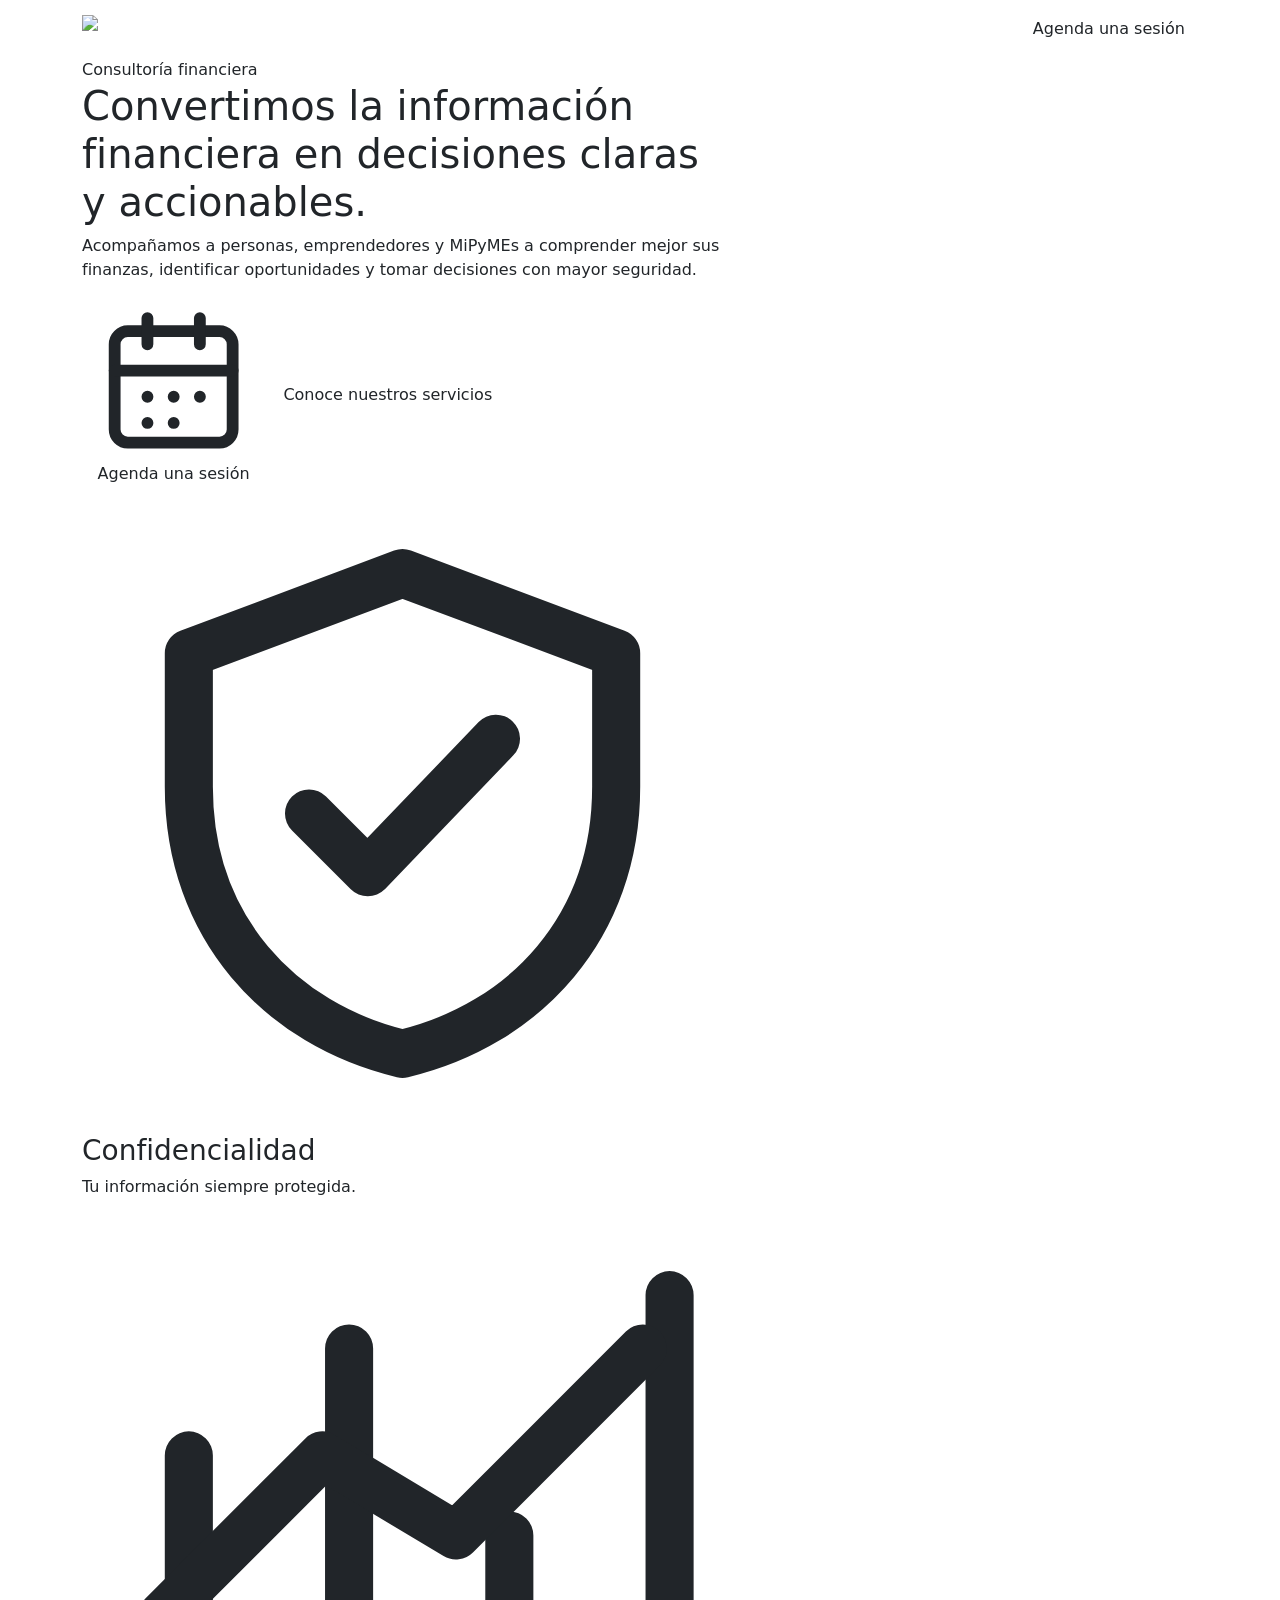
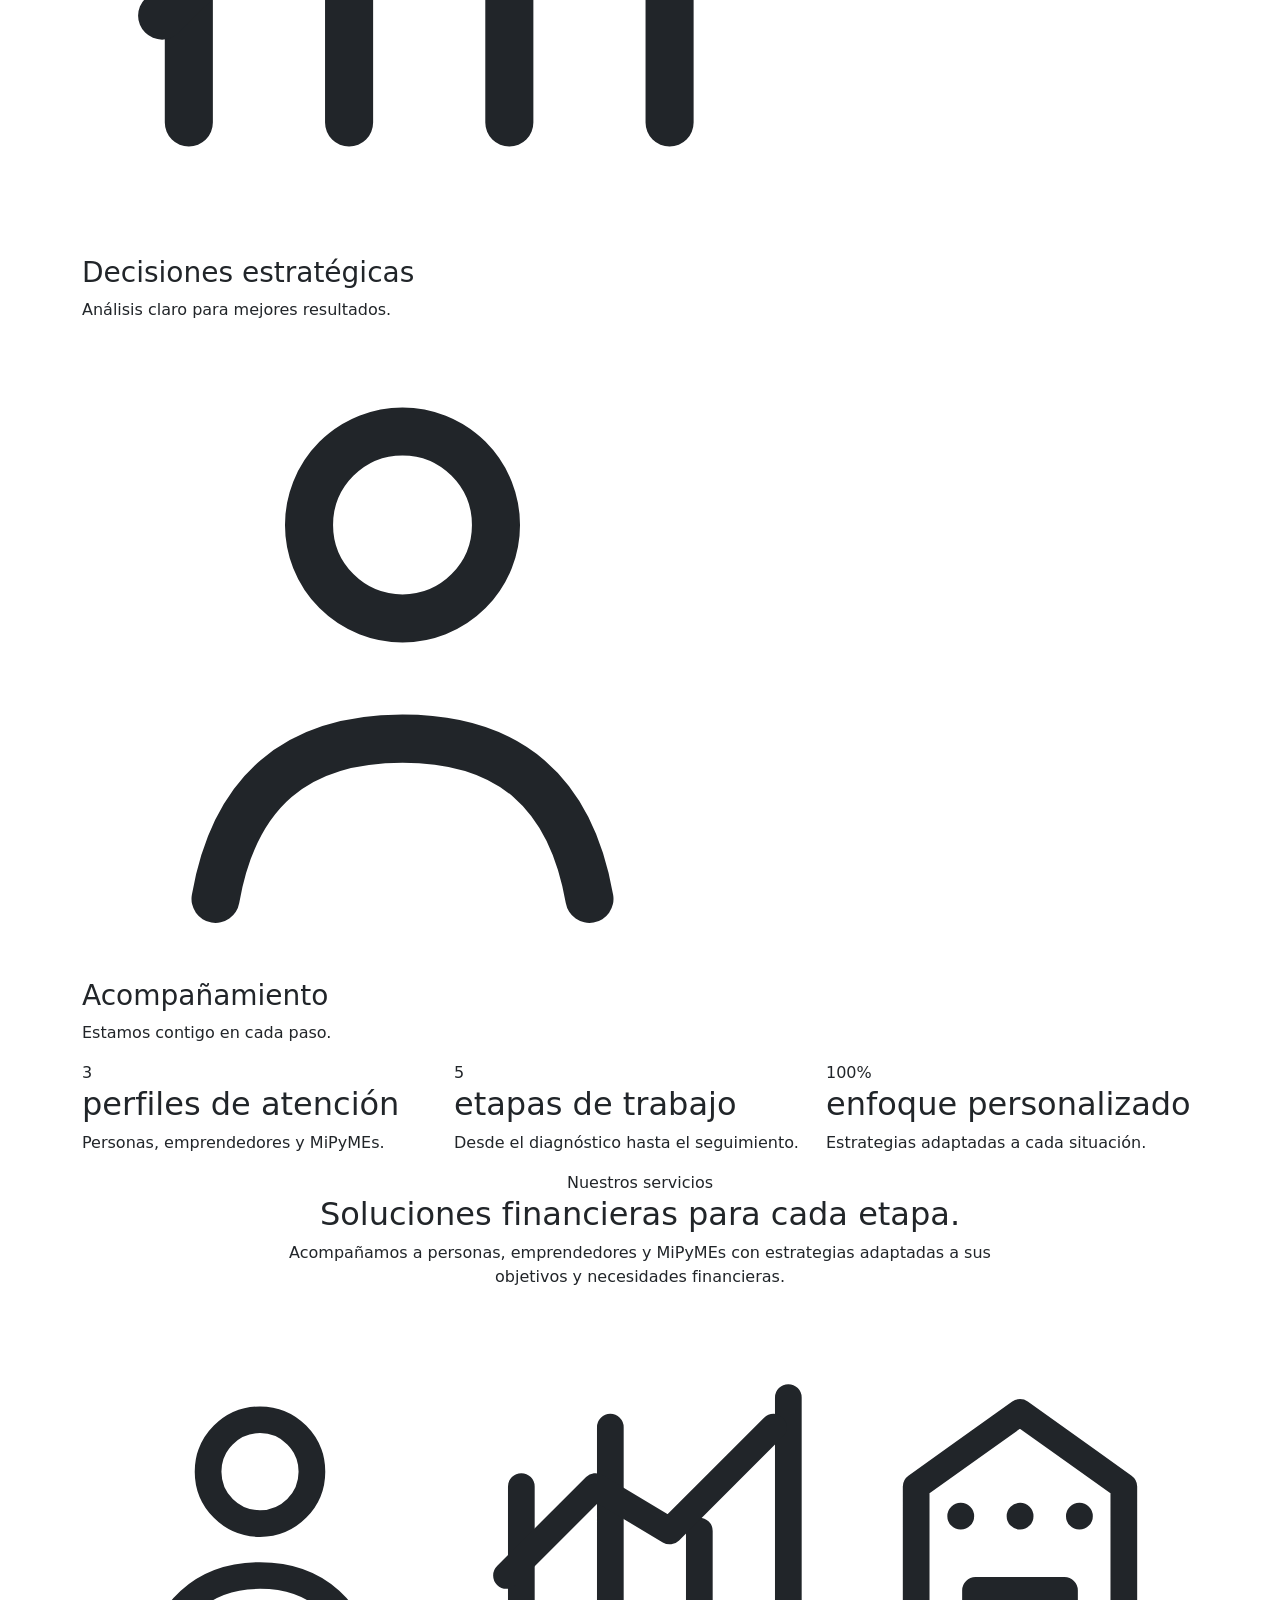
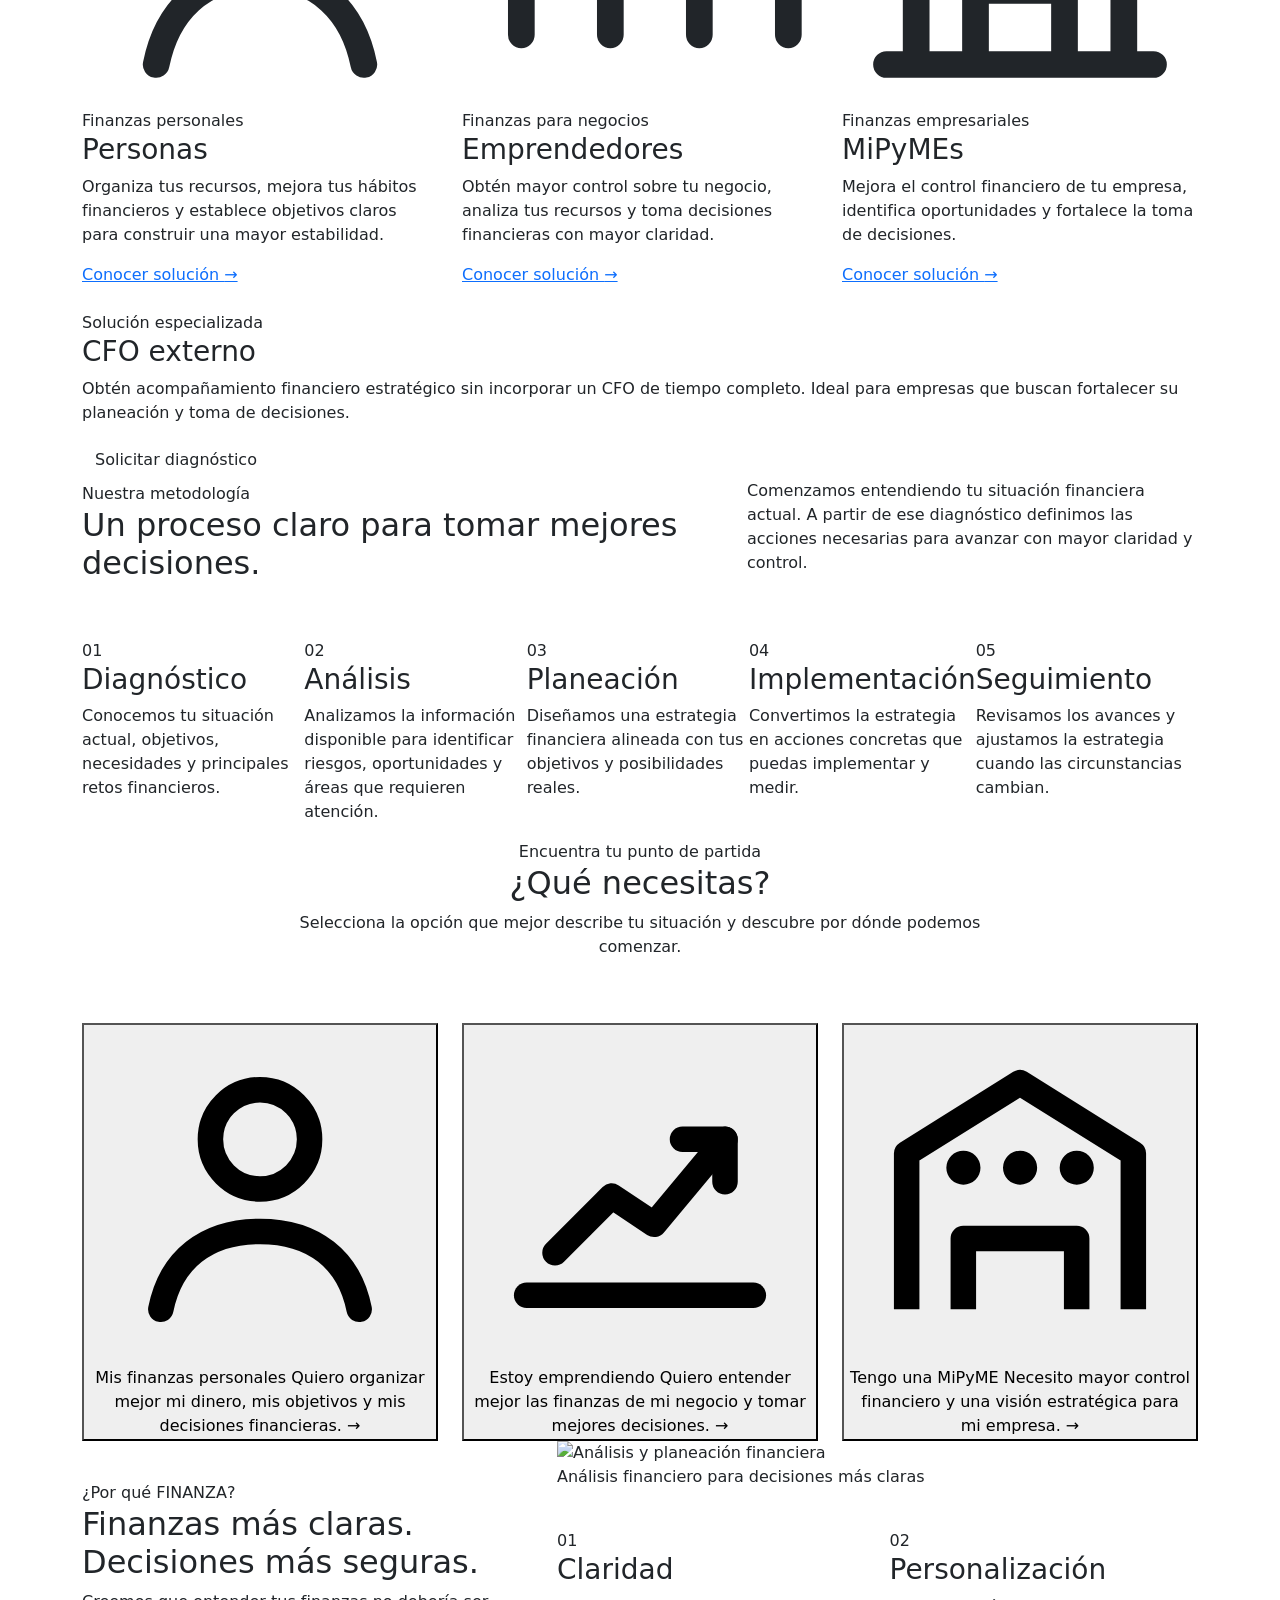
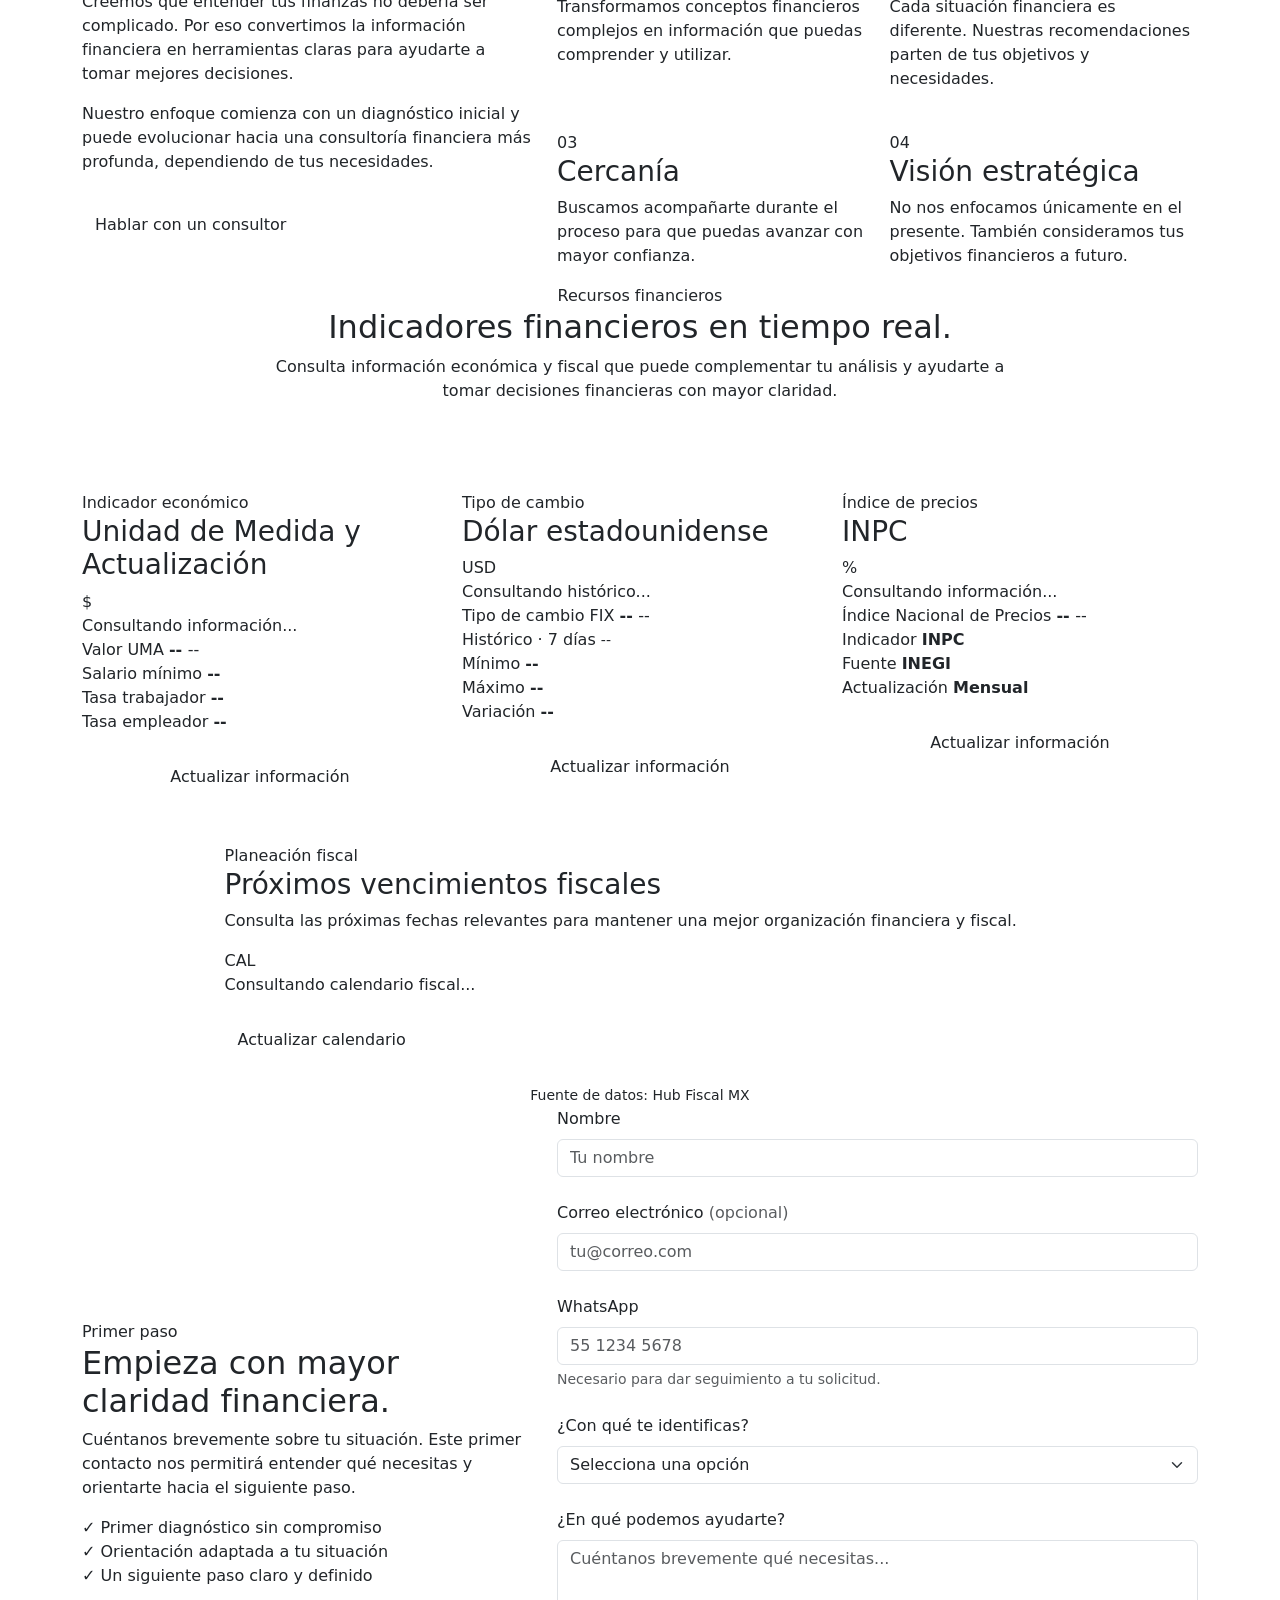
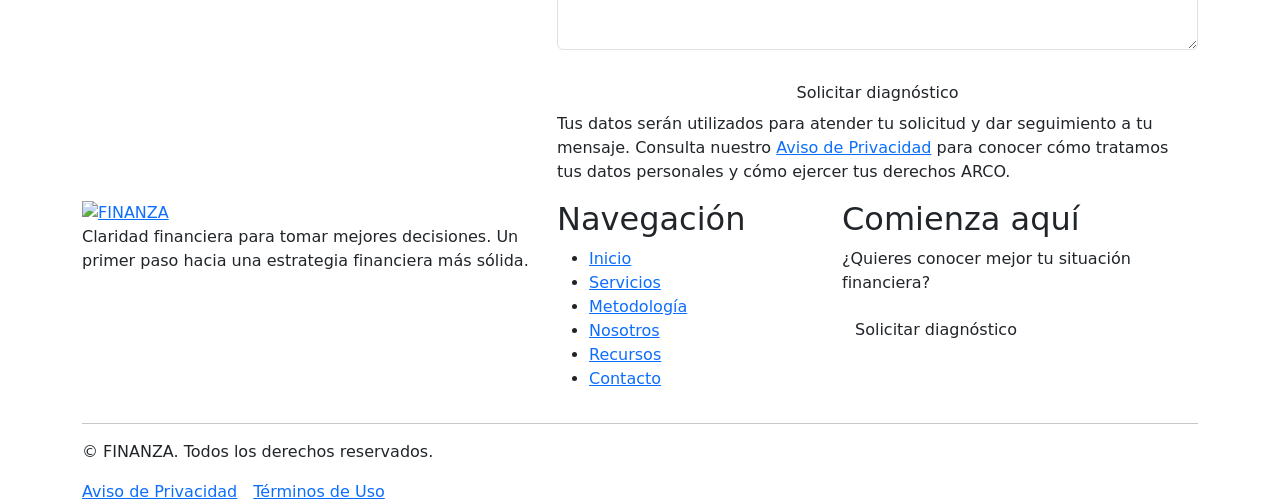
==== commit 6d3fbf7f: "Refactor index.html with updated meta and asset paths Updated meta tags, favicon links, and file pat" ====
--- a/index.html
+++ b/index.html
@@ -3,11 +3,14 @@
 
 <head>
     <meta charset="UTF-8">
+
     <meta name="viewport" content="width=device-width, initial-scale=1.0">
+
+    <title>FINANZA | Consultoría Financiera</title>
 
     <meta
         name="description"
-        content="FINANZA es una consultoría financiera para personas, emprendedores y MiPyMEs."
+        content="FINANZA es una consultoría financiera para personas, emprendedores y MiPyMEs. Te ayudamos a comprender tus finanzas y tomar decisiones más claras y estratégicas."
     >
 
     <meta
@@ -15,6 +18,18 @@
         content="FINANZA Consultoría Financiera"
     >
 
+    <meta
+        name="robots"
+        content="index, follow"
+    >
+
+    <!-- Favicon FINANZA -->
+    <link rel="icon" type="image/svg+xml" href="assets/icons/favicon.svg">
+    <link rel="icon" type="image/png" sizes="32x32" href="assets/icons/favicon-32.png">
+    <link rel="icon" type="image/png" sizes="16x16" href="assets/icons/favicon-16.png">
+    <link rel="apple-touch-icon" href="assets/icons/apple-touch-icon.png">
+
+    <!-- Google Fonts -->
     <link rel="preconnect" href="https://fonts.googleapis.com">
     <link
         rel="preconnect"
@@ -27,16 +42,16 @@
         rel="stylesheet"
     >
 
-    <title>FINANZA | Consultoría Financiera</title>
-
+    <!-- Bootstrap -->
     <link
         href="https://cdn.jsdelivr.net/npm/bootstrap@5.3.8/dist/css/bootstrap.min.css"
         rel="stylesheet"
     >
 
+    <!-- CSS FINANZA -->
     <link
         rel="stylesheet"
-        href="style.css"
+        href="css/style.css"
     >
 </head>
 
@@ -51,14 +66,16 @@
 
         <div class="container">
 
-            <a
-                class="navbar-brand finanza-brand"
-                href="#inicio"
-            >
-                FINANZA
-                <span>Consultoría Financiera</span>
-            </a>
-
+          <a
+    class="navbar-brand finanza-brand"
+    href="#inicio"
+>
+    <img
+        src="assets/icons/imagotipo-blanco.svg"
+        alt="FINANZA Consultoría Financiera"
+        class="finanza-logo"
+    >
+</a>
 
             <button
                 class="navbar-toggler"
@@ -1298,7 +1315,7 @@
                 <figure class="finanza-about-image">
 
                     <img
-                        src="images/Gemini_Generated_Image_ovlkepovlkepovlk.png"
+                        src="assets/images/finanza-about.webp"
                         alt="Análisis y planeación financiera"
                         loading="lazy"
                     >
@@ -2034,6 +2051,16 @@
                         class="finanza-contact-form"
                         novalidate
                     >
+
+                        <!-- Protección básica contra spam -->
+
+                        <input
+                            type="checkbox"
+                            name="botcheck"
+                            tabindex="-1"
+                            autocomplete="off"
+                            style="display: none;"
+                        >
 
 
                         <!-- NOMBRE -->
@@ -2199,7 +2226,10 @@
 
 
                         <p class="finanza-form-disclaimer">
-                            Tus datos serán utilizados únicamente para dar seguimiento a tu solicitud.
+                            Tus datos serán utilizados para atender tu solicitud y dar seguimiento a tu mensaje.
+                            Consulta nuestro
+                            <a href="aviso-privacidad.html">Aviso de Privacidad</a>
+                            para conocer cómo tratamos tus datos personales y cómo ejercer tus derechos ARCO.
                         </p>
 
                     </form>
@@ -2264,12 +2294,16 @@
             <div class="col-lg-5">
 
                 <a
-                    href="#inicio"
-                    class="finanza-footer-brand"
-                    aria-label="FINANZA - Ir al inicio"
-                >
-                    FINANZA
-                </a>
+    href="#inicio"
+    class="finanza-footer-brand"
+    aria-label="FINANZA - Ir al inicio"
+>
+    <img
+        src="assets/icons/imagotipo-blanco.svg"
+        alt="FINANZA"
+        class="finanza-footer-logo"
+    >
+</a>
 
 
                 <p class="finanza-footer-description">
@@ -2370,9 +2404,14 @@
             </p>
 
 
-            <a href="#">
-                Aviso de privacidad
-            </a>
+            <div class="d-flex flex-wrap gap-3">
+                <a href="aviso-privacidad.html">
+                    Aviso de Privacidad
+                </a>
+                <a href="terminos-uso.html">
+                    Términos de Uso
+                </a>
+            </div>
 
         </div>
 
@@ -2390,9 +2429,8 @@
 ></script>
 
 <script
-    src="script.js"
+    src="js/script.js"
 ></script>
 
 </body>
-
 </html>
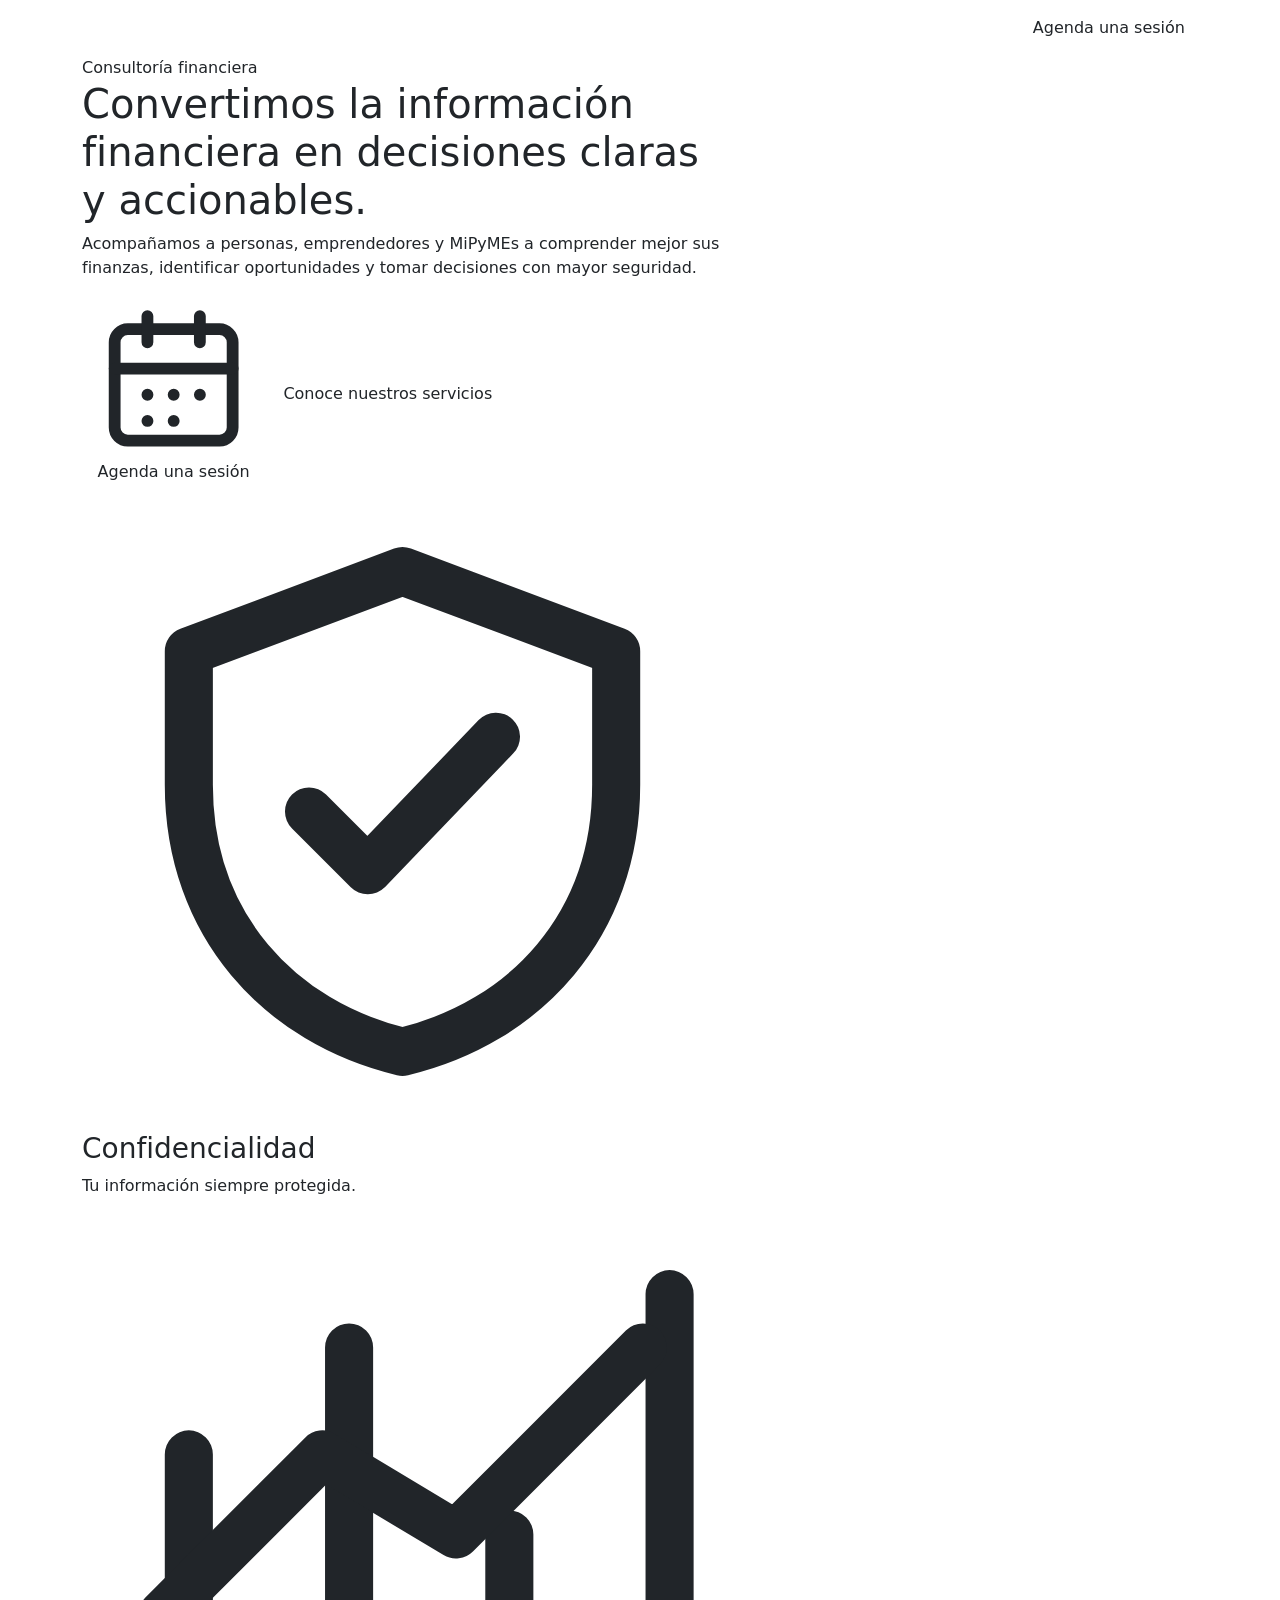
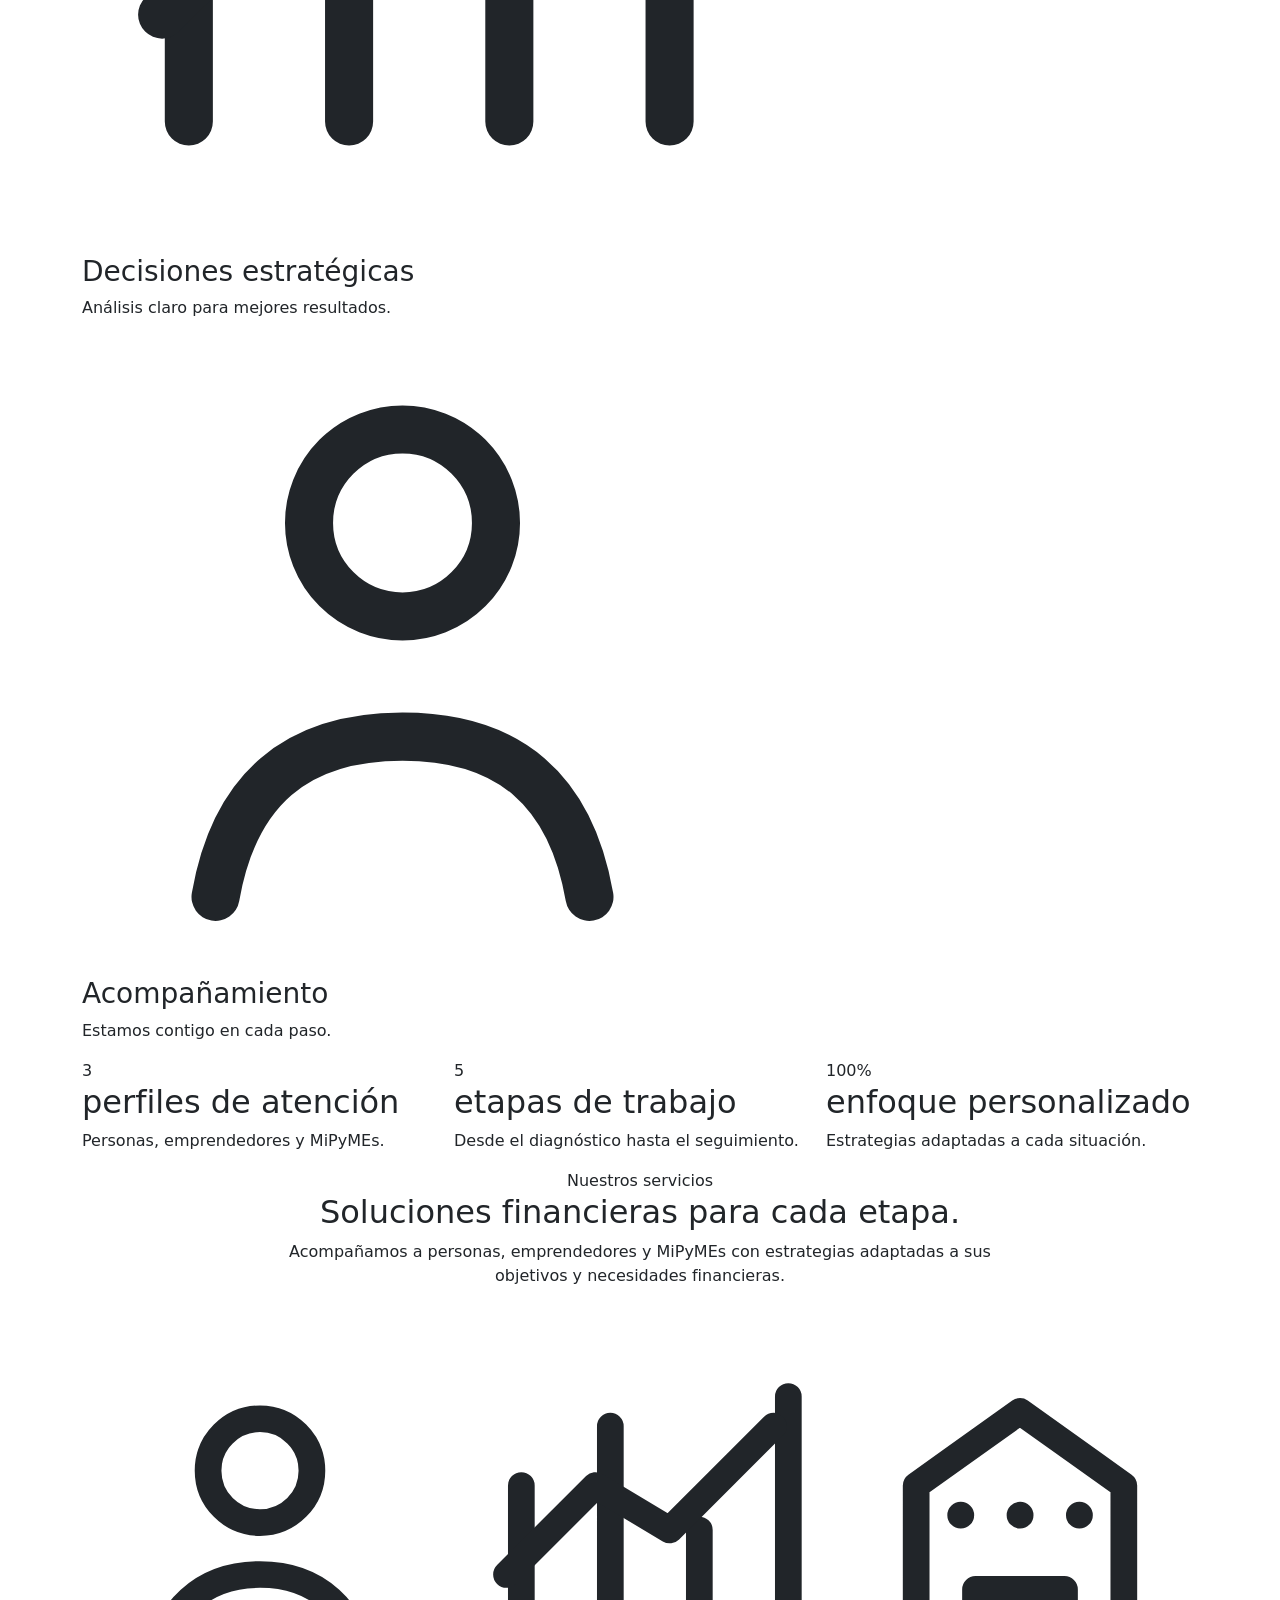
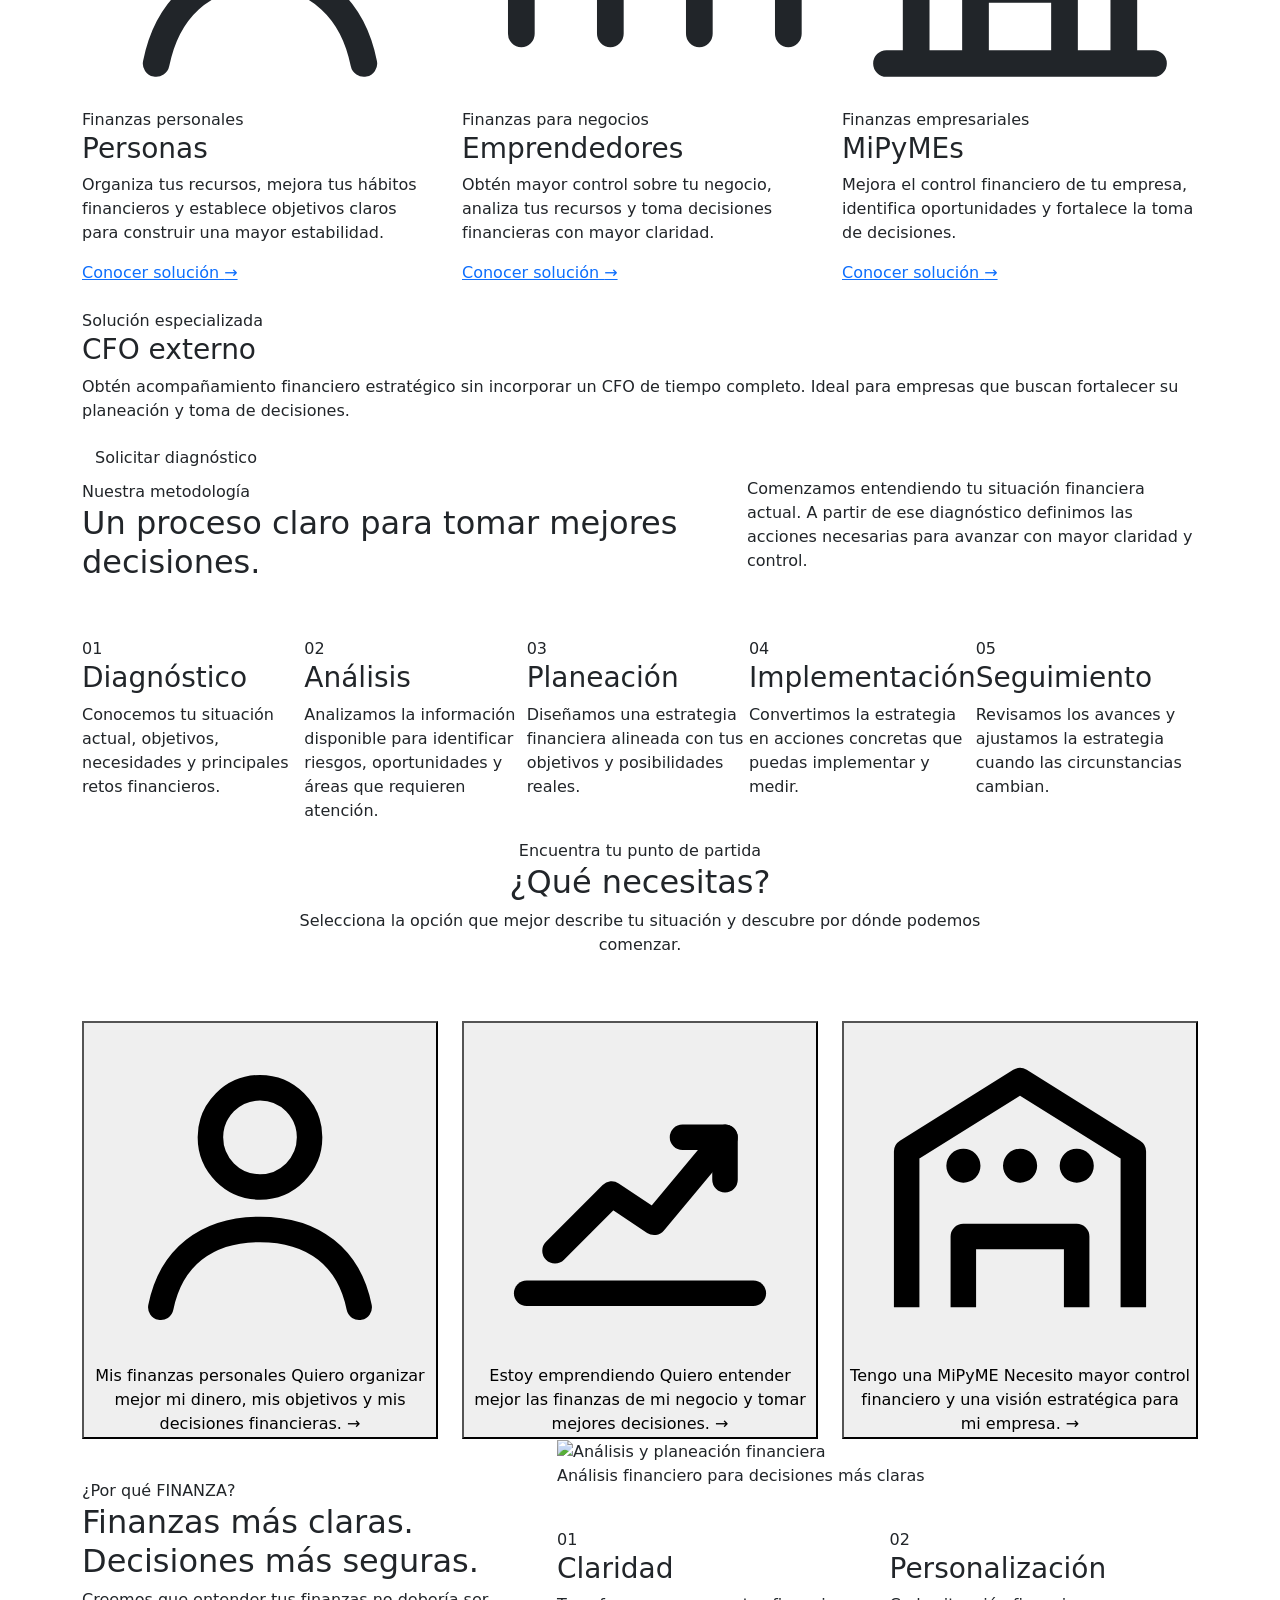
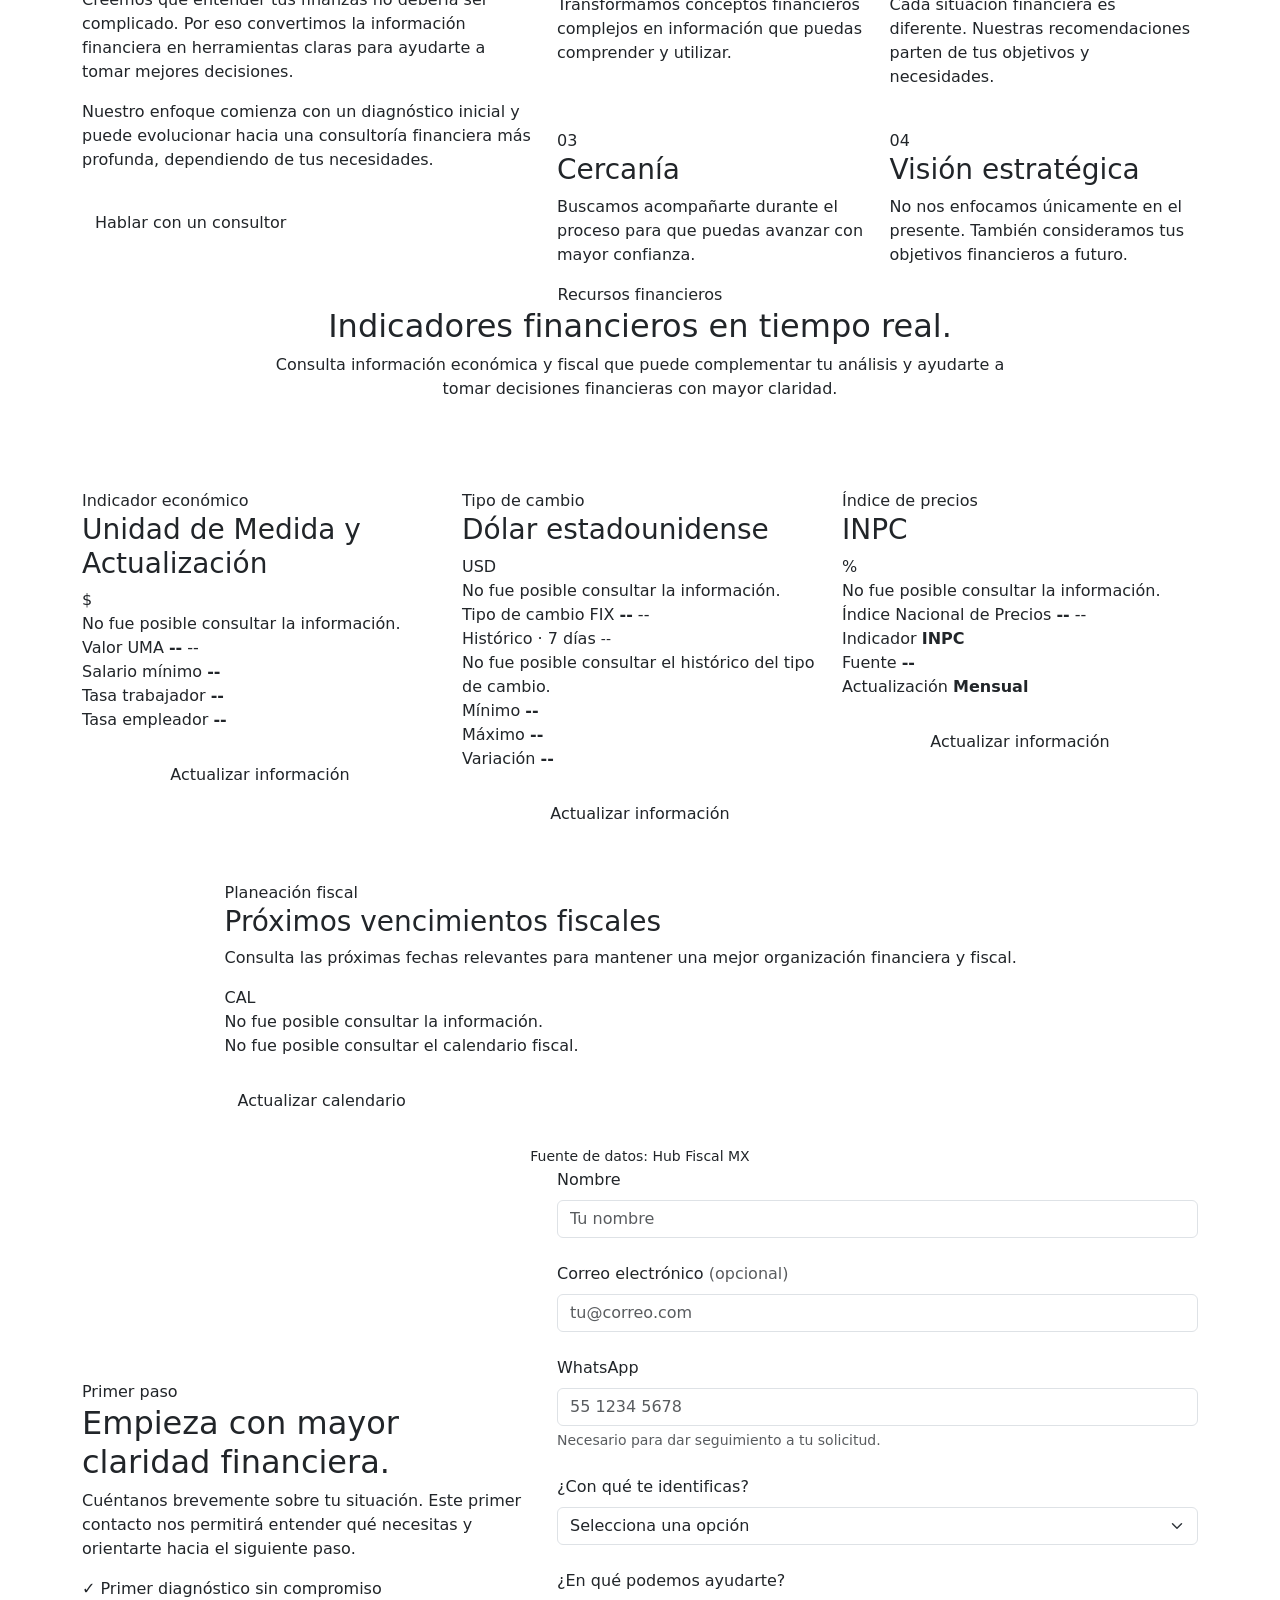
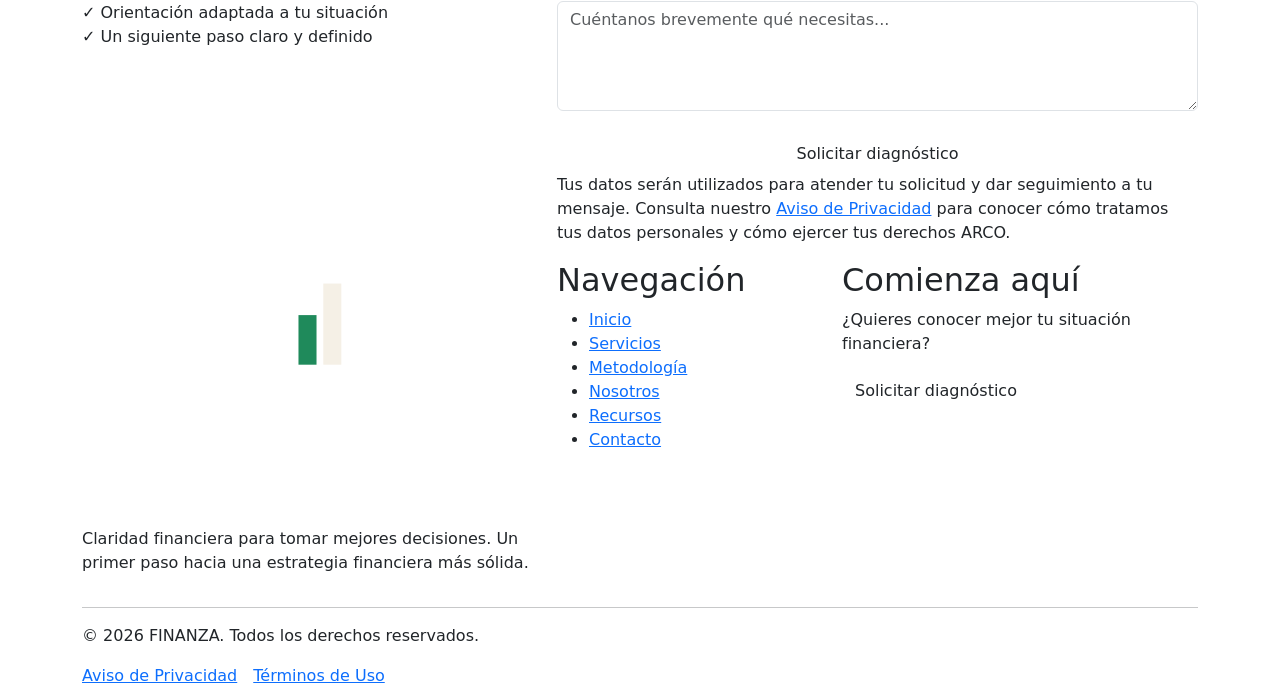
==== commit 727b69f7: "Update favicon and asset paths in index.html" ====
--- a/index.html
+++ b/index.html
@@ -24,10 +24,10 @@
     >
 
     <!-- Favicon FINANZA -->
-    <link rel="icon" type="image/svg+xml" href="assets/icons/favicon.svg">
-    <link rel="icon" type="image/png" sizes="32x32" href="assets/icons/favicon-32.png">
-    <link rel="icon" type="image/png" sizes="16x16" href="assets/icons/favicon-16.png">
-    <link rel="apple-touch-icon" href="assets/icons/apple-touch-icon.png">
+    <link rel="icon" type="image/svg+xml" href="icons/favicon.svg">
+    <link rel="icon" type="image/png" sizes="32x32" href="icons/favicon-32.png">
+    <link rel="icon" type="image/png" sizes="16x16" href="icons/favicon-16.png">
+    <link rel="apple-touch-icon" href="icons/apple-touch-icon.png">
 
     <!-- Google Fonts -->
     <link rel="preconnect" href="https://fonts.googleapis.com">
@@ -51,7 +51,7 @@
     <!-- CSS FINANZA -->
     <link
         rel="stylesheet"
-        href="css/style.css"
+        href="style.css"
     >
 </head>
 
@@ -71,7 +71,7 @@
     href="#inicio"
 >
     <img
-        src="assets/icons/imagotipo-blanco.svg"
+        src="icons/imagotipo-blanco.svg"
         alt="FINANZA Consultoría Financiera"
         class="finanza-logo"
     >
@@ -2299,7 +2299,7 @@
     aria-label="FINANZA - Ir al inicio"
 >
     <img
-        src="assets/icons/imagotipo-blanco.svg"
+        src="icons/imagotipo-blanco.svg"
         alt="FINANZA"
         class="finanza-footer-logo"
     >
@@ -2429,7 +2429,7 @@
 ></script>
 
 <script
-    src="js/script.js"
+    src="script.js"
 ></script>
 
 </body>
--- a/style.css
+++ b/style.css
@@ -0,0 +1,1720 @@
+"use strict";
+
+/* =========================================
+   CONFIGURACIÓN DE APIs
+   ========================================= */
+
+const API = {
+    uma: "https://hubfiscal.mx/api/v1/public/uma",
+    fxHistory:
+        "https://hubfiscal.mx/api/v1/public/fx/history?days=7",
+    inpc:
+        "https://hubfiscal.mx/api/v1/public/inpc?limit=1",
+    fiscalCalendar:
+        "https://hubfiscal.mx/api/v1/public/calendario/proximos"
+};
+
+
+/* =========================================
+   CONFIGURACIÓN — WEB3FORMS
+   ========================================= */
+
+const WEB3FORMS = {
+    endpoint: "https://api.web3forms.com/submit",
+    accessKey: "f9e85f92-fb41-4cbe-8f33-cf71058f3fc8",
+    subject: "Nueva solicitud de diagnóstico — FINANZA"
+};
+
+
+/* =========================================
+   ORIENTACIÓN FINANCIERA
+   ========================================= */
+
+const orientationData = {
+    persona: {
+        category: "Finanzas personales",
+        title: "Comienza organizando tus finanzas.",
+        description:
+            "Te ayudamos a entender tu situación financiera, definir objetivos y construir una estrategia adaptada a tus necesidades."
+    },
+
+    emprendedor: {
+        category: "Finanzas para emprendedores",
+        title: "Comienza fortaleciendo tu negocio.",
+        description:
+            "Analizamos las finanzas de tu emprendimiento para ayudarte a tener mayor control y tomar decisiones con información más clara."
+    },
+
+    mipyme: {
+        category: "Finanzas para MiPyMEs",
+        title: "Comienza con una visión financiera más clara.",
+        description:
+            "Identificamos oportunidades, riesgos y áreas de mejora para fortalecer la gestión financiera de tu empresa."
+    }
+};
+
+const orientationOptions =
+    document.querySelectorAll("[data-profile]");
+
+const orientationResult =
+    document.querySelector("#orientationResult");
+
+const orientationResultAction =
+    document.querySelector("#orientationResultAction");
+
+const profileSelect =
+    document.querySelector("#profile");
+
+const orientationResultCategory =
+    document.querySelector("#orientationResultCategory");
+
+const orientationResultTitle =
+    document.querySelector("#orientationResultTitle");
+
+const orientationResultDescription =
+    document.querySelector("#orientationResultDescription");
+
+
+function updateOrientation(profile) {
+    const selected =
+        orientationData[profile];
+
+    if (
+        !selected ||
+        !orientationResult
+    ) {
+        return;
+    }
+
+    orientationOptions.forEach((option) => {
+        const isActive =
+            option.dataset.profile === profile;
+
+        option.classList.toggle(
+            "is-selected",
+            isActive
+        );
+
+        option.setAttribute(
+            "aria-pressed",
+            String(isActive)
+        );
+    });
+
+    if (orientationResultCategory) {
+        orientationResultCategory.textContent =
+            selected.category;
+    }
+
+    if (orientationResultTitle) {
+        orientationResultTitle.textContent =
+            selected.title;
+    }
+
+    if (orientationResultDescription) {
+        orientationResultDescription.textContent =
+            selected.description;
+    }
+
+    if (orientationResultAction) {
+        orientationResultAction.dataset.profile =
+            profile;
+    }
+
+    orientationResult.hidden = false;
+
+    orientationResult.classList.remove(
+        "finanza-orientation-result"
+    );
+
+    void orientationResult.offsetWidth;
+
+    orientationResult.classList.add(
+        "finanza-orientation-result"
+    );
+}
+
+
+orientationOptions.forEach((option) => {
+    option.addEventListener(
+        "click",
+        () => {
+            updateOrientation(
+                option.dataset.profile
+            );
+        }
+    );
+});
+
+
+/* =========================================
+   ANIMACIONES AL HACER SCROLL
+   ========================================= */
+
+const revealElements =
+    document.querySelectorAll("[data-reveal]");
+
+const prefersReducedMotion =
+    window.matchMedia(
+        "(prefers-reduced-motion: reduce)"
+    ).matches;
+
+
+if (
+    revealElements.length &&
+    !prefersReducedMotion &&
+    "IntersectionObserver" in window
+) {
+    const revealObserver =
+        new IntersectionObserver(
+            (entries, observer) => {
+                entries.forEach((entry) => {
+                    if (!entry.isIntersecting) {
+                        return;
+                    }
+
+                    entry.target.classList.add(
+                        "is-visible"
+                    );
+
+                    observer.unobserve(
+                        entry.target
+                    );
+                });
+            },
+            {
+                threshold: 0.15,
+                rootMargin:
+                    "0px 0px -40px 0px"
+            }
+        );
+
+    revealElements.forEach((element) => {
+        revealObserver.observe(element);
+    });
+
+} else {
+
+    revealElements.forEach((element) => {
+        element.classList.add(
+            "is-visible"
+        );
+    });
+
+}
+
+
+/* =========================================
+   NAVBAR DINÁMICO
+   ========================================= */
+
+const mainNavbar =
+    document.querySelector("#mainNavbar");
+
+const navbarScrollThreshold = 20;
+
+
+function updateNavbar() {
+    if (!mainNavbar) {
+        return;
+    }
+
+    mainNavbar.classList.toggle(
+        "is-scrolled",
+        window.scrollY >
+            navbarScrollThreshold
+    );
+}
+
+
+window.addEventListener(
+    "scroll",
+    updateNavbar,
+    {
+        passive: true
+    }
+);
+
+updateNavbar();
+
+
+/* =========================================
+   FORMULARIO DE CONTACTO
+   WEB3FORMS
+   ========================================= */
+
+const contactForm =
+    document.querySelector("#contactForm");
+
+const formSuccess =
+    document.querySelector("#formSuccess");
+
+
+if (contactForm) {
+
+    contactForm.addEventListener(
+        "submit",
+        async (event) => {
+
+            event.preventDefault();
+
+            contactForm.classList.add(
+                "was-validated"
+            );
+
+            /* ==============================
+               VALIDACIÓN
+               ============================== */
+
+            if (!contactForm.checkValidity()) {
+                return;
+            }
+
+
+            /* ==============================
+               BOTÓN DE ENVÍO
+               ============================== */
+
+            const submitButton =
+                contactForm.querySelector(
+                    'button[type="submit"]'
+                );
+
+            const originalButtonText =
+                submitButton
+                    ? submitButton.textContent.trim()
+                    : "Solicitar diagnóstico";
+
+
+            if (submitButton) {
+
+                submitButton.disabled = true;
+
+                submitButton.textContent =
+                    "Enviando solicitud...";
+            }
+
+
+            /* ==============================
+               ENVÍO A WEB3FORMS
+               ============================== */
+
+            try {
+
+                const formData =
+                    new FormData(contactForm);
+
+
+                formData.set(
+                    "access_key",
+                    WEB3FORMS.accessKey
+                );
+
+
+                formData.set(
+                    "subject",
+                    WEB3FORMS.subject
+                );
+
+
+                formData.set(
+                    "from_name",
+                    "FINANZA"
+                );
+
+
+                /*
+                 * Permite responder directamente al correo
+                 * proporcionado por la persona.
+                 */
+
+                const emailField =
+                    contactForm.querySelector("#email");
+
+                if (
+                    emailField &&
+                    emailField.value.trim()
+                ) {
+                    formData.set(
+                        "replyto",
+                        emailField.value.trim()
+                    );
+                }
+
+
+                const response =
+                    await fetch(
+                        WEB3FORMS.endpoint,
+                        {
+                            method: "POST",
+                            body: formData,
+                            headers: {
+                                Accept:
+                                    "application/json"
+                            }
+                        }
+                    );
+
+
+                let result = null;
+
+
+                try {
+
+                    result =
+                        await response.json();
+
+                } catch (jsonError) {
+
+                    console.error(
+                        "No fue posible interpretar la respuesta de Web3Forms:",
+                        jsonError
+                    );
+
+                }
+
+
+                if (
+                    !response.ok ||
+                    !result ||
+                    result.success !== true
+                ) {
+
+                    throw new Error(
+                        result?.message ||
+                        `Error HTTP: ${response.status}`
+                    );
+                }
+
+
+                /* ==============================
+                   ENVÍO EXITOSO
+                   ============================== */
+
+                contactForm.reset();
+
+                contactForm.classList.remove(
+                    "was-validated"
+                );
+
+
+                contactForm.hidden = true;
+
+
+                if (formSuccess) {
+
+                    formSuccess.hidden = false;
+
+                    formSuccess.focus();
+                }
+
+
+            } catch (error) {
+
+                console.error(
+                    "Error al enviar el formulario de contacto:",
+                    error
+                );
+
+
+                if (submitButton) {
+
+                    submitButton.disabled =
+                        false;
+
+                    submitButton.textContent =
+                        originalButtonText;
+                }
+
+
+                alert(
+                    "No fue posible enviar tu solicitud. Por favor, inténtalo nuevamente."
+                );
+            }
+
+        }
+    );
+}
+
+
+/* =========================================
+   ORIENTACIÓN → DIAGNÓSTICO
+   ========================================= */
+
+if (
+    orientationResultAction &&
+    profileSelect
+) {
+
+    orientationResultAction.addEventListener(
+        "click",
+        () => {
+
+            const selectedProfile =
+                orientationResultAction.dataset.profile;
+
+
+            if (selectedProfile) {
+
+                profileSelect.value =
+                    selectedProfile;
+            }
+        }
+    );
+}
+
+
+/* =========================================
+   UTILIDADES GENERALES
+   ========================================= */
+
+function formatCurrency(value) {
+
+    return new Intl.NumberFormat(
+        "es-MX",
+        {
+            style: "currency",
+            currency: "MXN",
+            minimumFractionDigits: 2
+        }
+    ).format(
+        Number(value)
+    );
+}
+
+
+function formatPercentage(value) {
+
+    return `${
+        (
+            Number(value) * 100
+        ).toFixed(2)
+    }%`;
+}
+
+
+function formatExchangeRate(value) {
+
+    return `$${Number(value).toFixed(4)}`;
+}
+
+
+function formatDate(
+    dateString,
+    options = {}
+) {
+
+    if (!dateString) {
+        return "--";
+    }
+
+
+    const date =
+        new Date(
+            `${dateString}T00:00:00`
+        );
+
+
+    if (
+        Number.isNaN(
+            date.getTime()
+        )
+    ) {
+
+        return dateString;
+    }
+
+
+    return date.toLocaleDateString(
+        "es-MX",
+        options
+    );
+}
+
+
+function setStatus(
+    element,
+    message,
+    state = ""
+) {
+
+    if (!element) {
+        return;
+    }
+
+
+    element.textContent =
+        message;
+
+
+    element.classList.remove(
+        "is-loading",
+        "is-success",
+        "is-error"
+    );
+
+
+    if (state) {
+
+        element.classList.add(
+            state
+        );
+    }
+}
+
+
+/* =========================================
+   API — UMA
+   ========================================= */
+
+const umaStatus =
+    document.querySelector("#umaStatus");
+
+const umaValue =
+    document.querySelector("#umaValue");
+
+const umaYear =
+    document.querySelector("#umaYear");
+
+const umaSalary =
+    document.querySelector("#umaSalary");
+
+const umaEmployeeRate =
+    document.querySelector("#umaEmployeeRate");
+
+const umaEmployerRate =
+    document.querySelector("#umaEmployerRate");
+
+const umaRefresh =
+    document.querySelector("#umaRefresh");
+
+
+async function loadUMA() {
+
+    if (
+        !umaStatus ||
+        !umaValue ||
+        !umaYear ||
+        !umaSalary ||
+        !umaEmployeeRate ||
+        !umaEmployerRate
+    ) {
+
+        return;
+    }
+
+
+    setStatus(
+        umaStatus,
+        "Consultando información...",
+        "is-loading"
+    );
+
+
+    if (umaRefresh) {
+
+        umaRefresh.disabled = true;
+
+        umaRefresh.textContent =
+            "Actualizando información...";
+    }
+
+
+    try {
+
+        const response =
+            await fetch(
+                API.uma
+            );
+
+
+        if (!response.ok) {
+
+            throw new Error(
+                `Error HTTP: ${response.status}`
+            );
+        }
+
+
+        const data =
+            await response.json();
+
+
+        if (
+            !data ||
+            !Number.isFinite(
+                Number(data.uma)
+            ) ||
+            !Number.isFinite(
+                Number(data.year)
+            ) ||
+            !Number.isFinite(
+                Number(data.salarioMinimo)
+            ) ||
+            !Number.isFinite(
+                Number(data.employeeRate)
+            ) ||
+            !Number.isFinite(
+                Number(data.employerRate)
+            )
+        ) {
+
+            throw new Error(
+                "La respuesta de la API no tiene el formato esperado."
+            );
+        }
+
+
+        umaValue.textContent =
+            formatCurrency(
+                data.uma
+            );
+
+
+        umaYear.textContent =
+            `Vigente para ${data.year}`;
+
+
+        umaSalary.textContent =
+            formatCurrency(
+                data.salarioMinimo
+            );
+
+
+        umaEmployeeRate.textContent =
+            formatPercentage(
+                data.employeeRate
+            );
+
+
+        umaEmployerRate.textContent =
+            formatPercentage(
+                data.employerRate
+            );
+
+
+        setStatus(
+            umaStatus,
+            "Información actualizada correctamente.",
+            "is-success"
+        );
+
+    } catch (error) {
+
+        console.error(
+            "Error al consultar la API de UMA:",
+            error
+        );
+
+
+        umaValue.textContent = "--";
+        umaYear.textContent = "--";
+        umaSalary.textContent = "--";
+        umaEmployeeRate.textContent = "--";
+        umaEmployerRate.textContent = "--";
+
+
+        setStatus(
+            umaStatus,
+            "No fue posible consultar la información.",
+            "is-error"
+        );
+
+    } finally {
+
+        if (umaRefresh) {
+
+            umaRefresh.disabled =
+                false;
+
+            umaRefresh.textContent =
+                "Actualizar información";
+        }
+    }
+}
+
+
+if (umaRefresh) {
+
+    umaRefresh.addEventListener(
+        "click",
+        loadUMA
+    );
+}
+
+
+loadUMA();
+
+
+/* =========================================
+   API — HISTÓRICO FIX
+   ========================================= */
+
+const fxStatus =
+    document.querySelector("#fxStatus");
+
+const fxValue =
+    document.querySelector("#fxValue");
+
+const fxDate =
+    document.querySelector("#fxDate");
+
+const fxSource =
+    document.querySelector("#fxSource");
+
+const fxChart =
+    document.querySelector("#fxChart");
+
+const fxMin =
+    document.querySelector("#fxMin");
+
+const fxMax =
+    document.querySelector("#fxMax");
+
+const fxChange =
+    document.querySelector("#fxChange");
+
+const fxRefresh =
+    document.querySelector("#fxRefresh");
+
+
+function createFXBar(
+    item,
+    minimum,
+    maximum,
+    isCurrent
+) {
+
+    const bar =
+        document.createElement("div");
+
+
+    bar.className =
+        "finanza-fx-bar";
+
+
+    if (isCurrent) {
+
+        bar.classList.add(
+            "is-current"
+        );
+    }
+
+
+    const range =
+        maximum - minimum;
+
+
+    const normalized =
+        range === 0
+            ? 60
+            : 25 +
+              (
+                  (
+                      item.rate -
+                      minimum
+                  ) /
+                  range
+              ) *
+              55;
+
+
+    bar.style.height =
+        `${normalized}%`;
+
+
+    const label =
+        `${formatDate(
+            item.date,
+            {
+                day: "2-digit",
+                month: "short"
+            }
+        )}: ${formatExchangeRate(
+            item.rate
+        )}`;
+
+
+    bar.title = label;
+
+
+    bar.setAttribute(
+        "aria-label",
+        label
+    );
+
+
+    return bar;
+}
+
+
+async function loadFX() {
+
+    if (
+        !fxStatus ||
+        !fxValue ||
+        !fxDate ||
+        !fxSource ||
+        !fxChart ||
+        !fxMin ||
+        !fxMax ||
+        !fxChange
+    ) {
+
+        return;
+    }
+
+
+    setStatus(
+        fxStatus,
+        "Consultando histórico...",
+        "is-loading"
+    );
+
+
+    fxChart.innerHTML = "";
+
+
+    if (fxRefresh) {
+
+        fxRefresh.disabled = true;
+
+        fxRefresh.textContent =
+            "Actualizando información...";
+    }
+
+
+    try {
+
+        const response =
+            await fetch(
+                API.fxHistory
+            );
+
+
+        if (!response.ok) {
+
+            throw new Error(
+                `Error HTTP: ${response.status}`
+            );
+        }
+
+
+        const data =
+            await response.json();
+
+
+        if (
+            !Array.isArray(data) ||
+            !data.length
+        ) {
+
+            throw new Error(
+                "La API no devolvió un histórico válido."
+            );
+        }
+
+
+        const history =
+            data
+                .filter(
+                    (item) =>
+                        item &&
+                        item.date &&
+                        Number.isFinite(
+                            Number(item.rate)
+                        )
+                )
+                .map(
+                    (item) => ({
+                        ...item,
+                        rate:
+                            Number(
+                                item.rate
+                            )
+                    })
+                )
+                .sort(
+                    (a, b) =>
+                        new Date(
+                            a.date
+                        ) -
+                        new Date(
+                            b.date
+                        )
+                );
+
+
+        if (!history.length) {
+
+            throw new Error(
+                "No existen registros válidos para mostrar."
+            );
+        }
+
+
+        const rates =
+            history.map(
+                (item) =>
+                    item.rate
+            );
+
+
+        const first =
+            rates[0];
+
+
+        const latest =
+            rates[
+                rates.length - 1
+            ];
+
+
+        const minimum =
+            Math.min(
+                ...rates
+            );
+
+
+        const maximum =
+            Math.max(
+                ...rates
+            );
+
+
+        const change =
+            first === 0
+                ? 0
+                : (
+                    (
+                        latest -
+                        first
+                    ) /
+                    first
+                ) *
+                100;
+
+
+        const current =
+            history[
+                history.length - 1
+            ];
+
+
+        /* ==============================
+           VALOR ACTUAL
+           ============================== */
+
+        fxValue.textContent =
+            formatExchangeRate(
+                latest
+            );
+
+
+        fxDate.textContent =
+            `Último registro: ${formatDate(
+                current.date,
+                {
+                    day: "2-digit",
+                    month: "short",
+                    year: "numeric"
+                }
+            )}`;
+
+
+        fxSource.textContent =
+            current.source ||
+            "Banxico";
+
+
+        /* ==============================
+           MÍNIMO
+           ============================== */
+
+        fxMin.textContent =
+            formatExchangeRate(
+                minimum
+            );
+
+
+        /* ==============================
+           MÁXIMO
+           ============================== */
+
+        fxMax.textContent =
+            formatExchangeRate(
+                maximum
+            );
+
+
+        /* ==============================
+           VARIACIÓN
+           ============================== */
+
+        fxChange.textContent =
+            `${
+                change > 0
+                    ? "+"
+                    : ""
+            }${change.toFixed(2)}%`;
+
+
+        fxChange.classList.remove(
+            "is-positive",
+            "is-negative"
+        );
+
+
+        if (change > 0) {
+
+            fxChange.classList.add(
+                "is-positive"
+            );
+
+        } else if (change < 0) {
+
+            fxChange.classList.add(
+                "is-negative"
+            );
+        }
+
+
+        /* ==============================
+           GRÁFICA
+           ============================== */
+
+        history.forEach(
+            (item, index) => {
+
+                fxChart.appendChild(
+                    createFXBar(
+                        item,
+                        minimum,
+                        maximum,
+                        index ===
+                            history.length - 1
+                    )
+                );
+            }
+        );
+
+
+        setStatus(
+            fxStatus,
+            `${history.length} registros consultados.`,
+            "is-success"
+        );
+
+    } catch (error) {
+
+        console.error(
+            "Error al consultar el histórico FIX:",
+            error
+        );
+
+
+        fxValue.textContent = "--";
+        fxDate.textContent = "--";
+        fxSource.textContent = "--";
+        fxMin.textContent = "--";
+        fxMax.textContent = "--";
+        fxChange.textContent = "--";
+
+
+        fxChart.innerHTML = "";
+
+
+        const errorMessage =
+            document.createElement(
+                "div"
+            );
+
+
+        errorMessage.className =
+            "finanza-calendar-empty";
+
+
+        errorMessage.textContent =
+            "No fue posible consultar el histórico del tipo de cambio.";
+
+
+        fxChart.appendChild(
+            errorMessage
+        );
+
+
+        setStatus(
+            fxStatus,
+            "No fue posible consultar la información.",
+            "is-error"
+        );
+
+    } finally {
+
+        if (fxRefresh) {
+
+            fxRefresh.disabled =
+                false;
+
+            fxRefresh.textContent =
+                "Actualizar información";
+        }
+    }
+}
+
+
+if (fxRefresh) {
+
+    fxRefresh.addEventListener(
+        "click",
+        loadFX
+    );
+}
+
+
+loadFX();
+
+
+/* =========================================
+   API — INPC
+   ========================================= */
+
+const inpcStatus =
+    document.querySelector(
+        "#inpcStatus"
+    );
+
+const inpcValue =
+    document.querySelector(
+        "#inpcValue"
+    );
+
+const inpcPeriod =
+    document.querySelector(
+        "#inpcPeriod"
+    );
+
+const inpcSource =
+    document.querySelector(
+        "#inpcSource"
+    );
+
+const inpcRefresh =
+    document.querySelector(
+        "#inpcRefresh"
+    );
+
+
+async function loadINPC() {
+
+    if (
+        !inpcStatus ||
+        !inpcValue ||
+        !inpcPeriod ||
+        !inpcSource
+    ) {
+
+        return;
+    }
+
+
+    setStatus(
+        inpcStatus,
+        "Consultando información...",
+        "is-loading"
+    );
+
+
+    if (inpcRefresh) {
+
+        inpcRefresh.disabled = true;
+
+        inpcRefresh.textContent =
+            "Actualizando información...";
+    }
+
+
+    try {
+
+        const response =
+            await fetch(
+                API.inpc
+            );
+
+
+        if (!response.ok) {
+
+            throw new Error(
+                `Error HTTP: ${response.status}`
+            );
+        }
+
+
+        const data =
+            await response.json();
+
+
+        const currentData =
+            Array.isArray(data)
+                ? data[0]
+                : data;
+
+
+        if (
+            !currentData ||
+            !Number.isFinite(
+                Number(
+                    currentData.value
+                )
+            ) ||
+            !currentData.period
+        ) {
+
+            throw new Error(
+                "La respuesta de la API no tiene el formato esperado."
+            );
+        }
+
+
+        inpcValue.textContent =
+            Number(
+                currentData.value
+            ).toFixed(2);
+
+
+        inpcPeriod.textContent =
+            `Periodo ${currentData.period}`;
+
+
+        inpcSource.textContent =
+            "INEGI";
+
+
+        setStatus(
+            inpcStatus,
+            "Información actualizada correctamente.",
+            "is-success"
+        );
+
+    } catch (error) {
+
+        console.error(
+            "Error al consultar el INPC:",
+            error
+        );
+
+
+        inpcValue.textContent = "--";
+        inpcPeriod.textContent = "--";
+        inpcSource.textContent = "--";
+
+
+        setStatus(
+            inpcStatus,
+            "No fue posible consultar la información.",
+            "is-error"
+        );
+
+    } finally {
+
+        if (inpcRefresh) {
+
+            inpcRefresh.disabled =
+                false;
+
+            inpcRefresh.textContent =
+                "Actualizar información";
+        }
+    }
+}
+
+
+if (inpcRefresh) {
+
+    inpcRefresh.addEventListener(
+        "click",
+        loadINPC
+    );
+}
+
+
+loadINPC();
+
+
+/* =========================================
+   API — CALENDARIO FISCAL
+   ========================================= */
+
+const calendarStatus =
+    document.querySelector(
+        "#calendarStatus"
+    );
+
+const calendarList =
+    document.querySelector(
+        "#calendarList"
+    );
+
+const calendarRefresh =
+    document.querySelector(
+        "#calendarRefresh"
+    );
+
+
+function createCalendarTextElement(
+    tagName,
+    className,
+    text
+) {
+
+    const element =
+        document.createElement(
+            tagName
+        );
+
+
+    element.className =
+        className;
+
+
+    element.textContent =
+        text;
+
+
+    return element;
+}
+
+
+function createCalendarEvent(event) {
+
+    if (
+        !event?.date ||
+        !event?.title
+    ) {
+
+        return null;
+    }
+
+
+    const day =
+        formatDate(
+            event.date,
+            {
+                day: "2-digit"
+            }
+        );
+
+
+    const month =
+        formatDate(
+            event.date,
+            {
+                month: "short"
+            }
+        );
+
+
+    if (
+        day === "--" ||
+        month === "--"
+    ) {
+
+        return null;
+    }
+
+
+    const article =
+        document.createElement(
+            "article"
+        );
+
+
+    article.className =
+        "finanza-calendar-event";
+
+
+    /* ==============================
+       FECHA
+       ============================== */
+
+    const dateWrapper =
+        document.createElement(
+            "div"
+        );
+
+
+    dateWrapper.className =
+        "finanza-calendar-date";
+
+
+    dateWrapper.appendChild(
+        createCalendarTextElement(
+            "span",
+            "finanza-calendar-date-day",
+            day
+        )
+    );
+
+
+    dateWrapper.appendChild(
+        createCalendarTextElement(
+            "span",
+            "finanza-calendar-date-month",
+            month
+        )
+    );
+
+
+    /* ==============================
+       CONTENIDO
+       ============================== */
+
+    const content =
+        document.createElement(
+            "div"
+        );
+
+
+    content.className =
+        "finanza-calendar-event-content";
+
+
+    content.appendChild(
+        createCalendarTextElement(
+            "span",
+            "finanza-calendar-event-category",
+            event.category ||
+                "Calendario fiscal"
+        )
+    );
+
+
+    content.appendChild(
+        createCalendarTextElement(
+            "h4",
+            "finanza-calendar-event-title",
+            event.title
+        )
+    );
+
+
+    content.appendChild(
+        createCalendarTextElement(
+            "p",
+            "finanza-calendar-event-summary",
+            event.summary ||
+                "Consulta la información disponible para este vencimiento fiscal."
+        )
+    );
+
+
+    /* ==============================
+       FLECHA
+       ============================== */
+
+    const arrow =
+        createCalendarTextElement(
+            "span",
+            "finanza-calendar-event-arrow",
+            "→"
+        );
+
+
+    arrow.setAttribute(
+        "aria-hidden",
+        "true"
+    );
+
+
+    article.appendChild(
+        dateWrapper
+    );
+
+
+    article.appendChild(
+        content
+    );
+
+
+    article.appendChild(
+        arrow
+    );
+
+
+    return article;
+}
+
+
+async function loadFiscalCalendar() {
+
+    if (
+        !calendarStatus ||
+        !calendarList
+    ) {
+
+        return;
+    }
+
+
+    setStatus(
+        calendarStatus,
+        "Consultando calendario fiscal...",
+        "is-loading"
+    );
+
+
+    calendarList.innerHTML = "";
+
+
+    if (calendarRefresh) {
+
+        calendarRefresh.disabled =
+            true;
+
+        calendarRefresh.textContent =
+            "Actualizando calendario...";
+    }
+
+
+    try {
+
+        const response =
+            await fetch(
+                API.fiscalCalendar
+            );
+
+
+        if (!response.ok) {
+
+            throw new Error(
+                `Error HTTP: ${response.status}`
+            );
+        }
+
+
+        const data =
+            await response.json();
+
+
+        if (!Array.isArray(data)) {
+
+            throw new Error(
+                "La respuesta de la API no tiene el formato esperado."
+            );
+        }
+
+
+        const events =
+            data
+                .map(
+                    createCalendarEvent
+                )
+                .filter(
+                    Boolean
+                );
+
+
+        if (!events.length) {
+
+            const emptyMessage =
+                createCalendarTextElement(
+                    "div",
+                    "finanza-calendar-empty",
+                    "No hay próximos vencimientos disponibles."
+                );
+
+
+            calendarList.appendChild(
+                emptyMessage
+            );
+
+        } else {
+
+            events.forEach(
+                (eventElement) => {
+
+                    calendarList.appendChild(
+                        eventElement
+                    );
+                }
+            );
+        }
+
+
+        setStatus(
+            calendarStatus,
+            `${events.length} vencimientos encontrados.`,
+            "is-success"
+        );
+
+    } catch (error) {
+
+        console.error(
+            "Error al consultar el calendario fiscal:",
+            error
+        );
+
+
+        const errorMessage =
+            createCalendarTextElement(
+                "div",
+                "finanza-calendar-empty",
+                "No fue posible consultar el calendario fiscal."
+            );
+
+
+        calendarList.innerHTML = "";
+
+
+        calendarList.appendChild(
+            errorMessage
+        );
+
+
+        setStatus(
+            calendarStatus,
+            "No fue posible consultar la información.",
+            "is-error"
+        );
+
+    } finally {
+
+        if (calendarRefresh) {
+
+            calendarRefresh.disabled =
+                false;
+
+            calendarRefresh.textContent =
+                "Actualizar calendario";
+        }
+    }
+}
+
+
+if (calendarRefresh) {
+
+    calendarRefresh.addEventListener(
+        "click",
+        loadFiscalCalendar
+    );
+}
+
+
+loadFiscalCalendar();
+
+
+/* =========================================
+   AÑO DEL FOOTER
+   ========================================= */
+
+const currentYear =
+    document.querySelector(
+        "#currentYear"
+    );
+
+
+if (currentYear) {
+
+    currentYear.textContent =
+        new Date().getFullYear();
+}
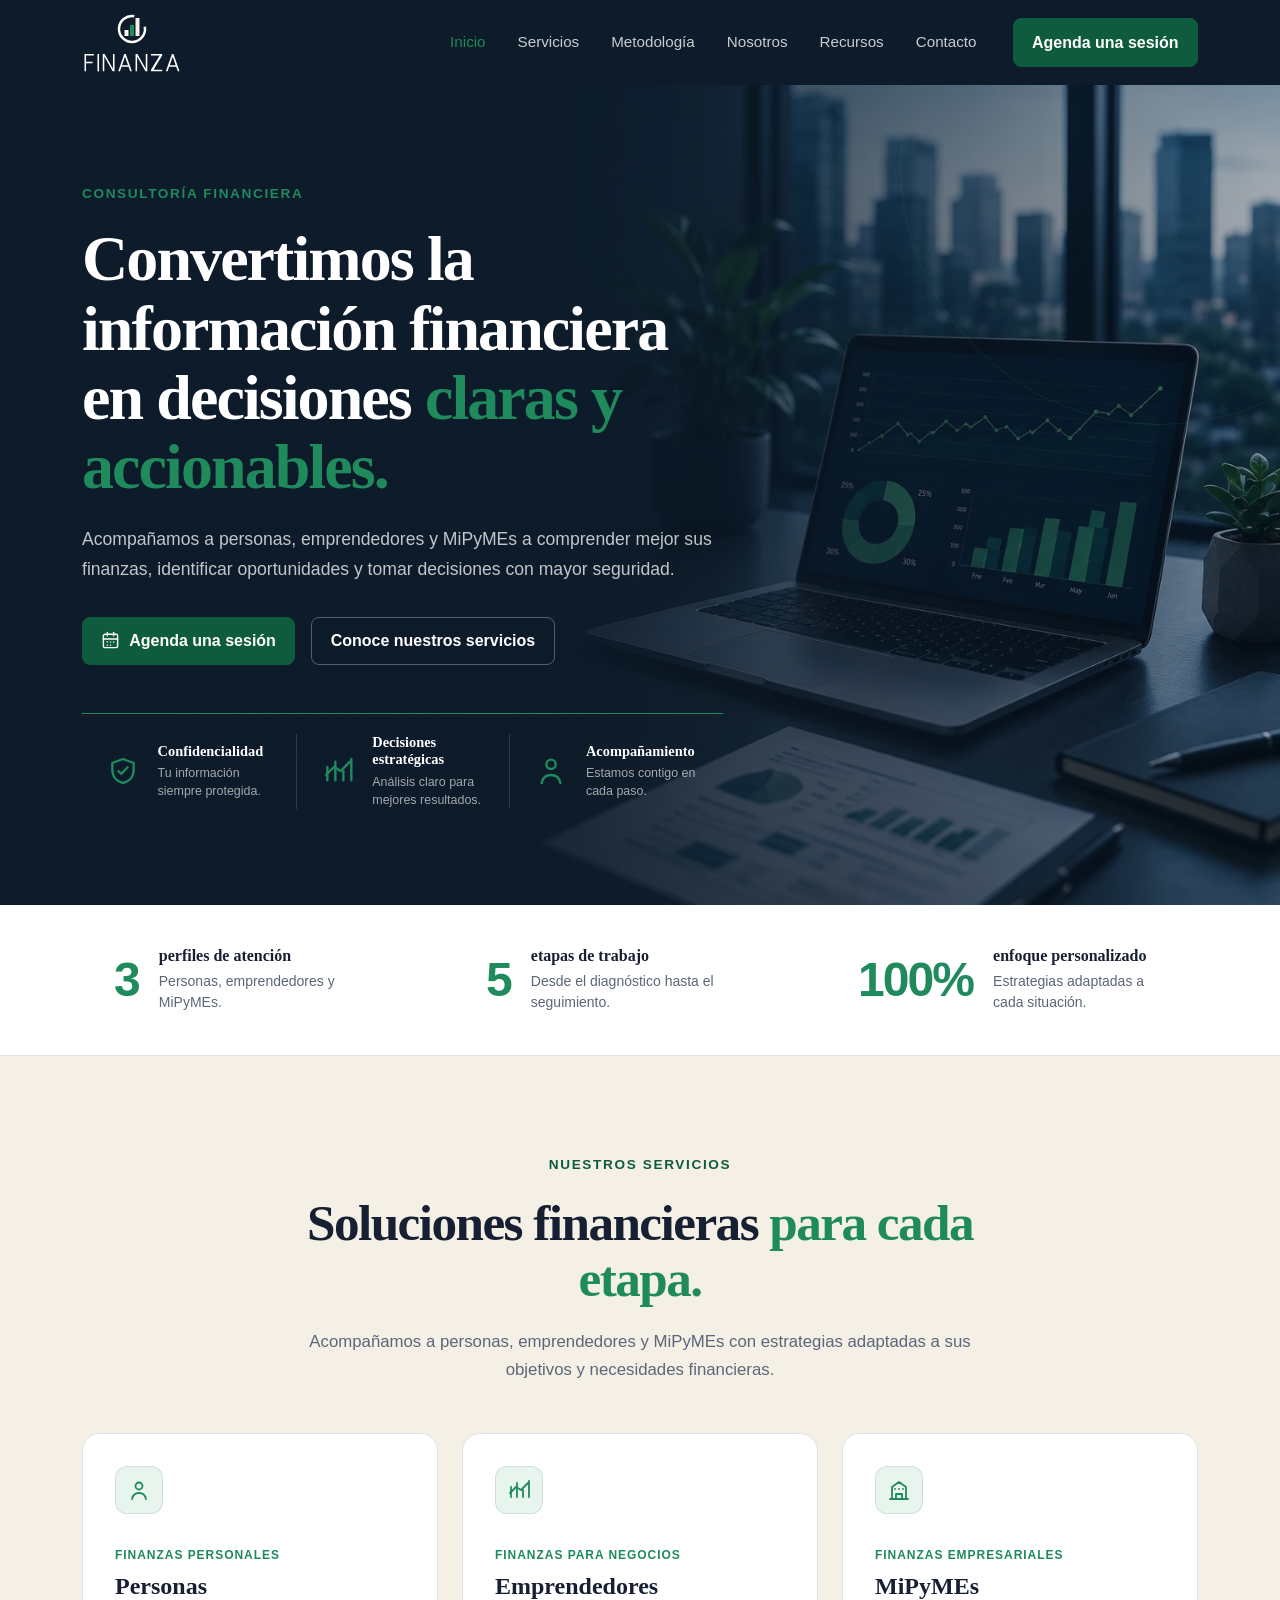
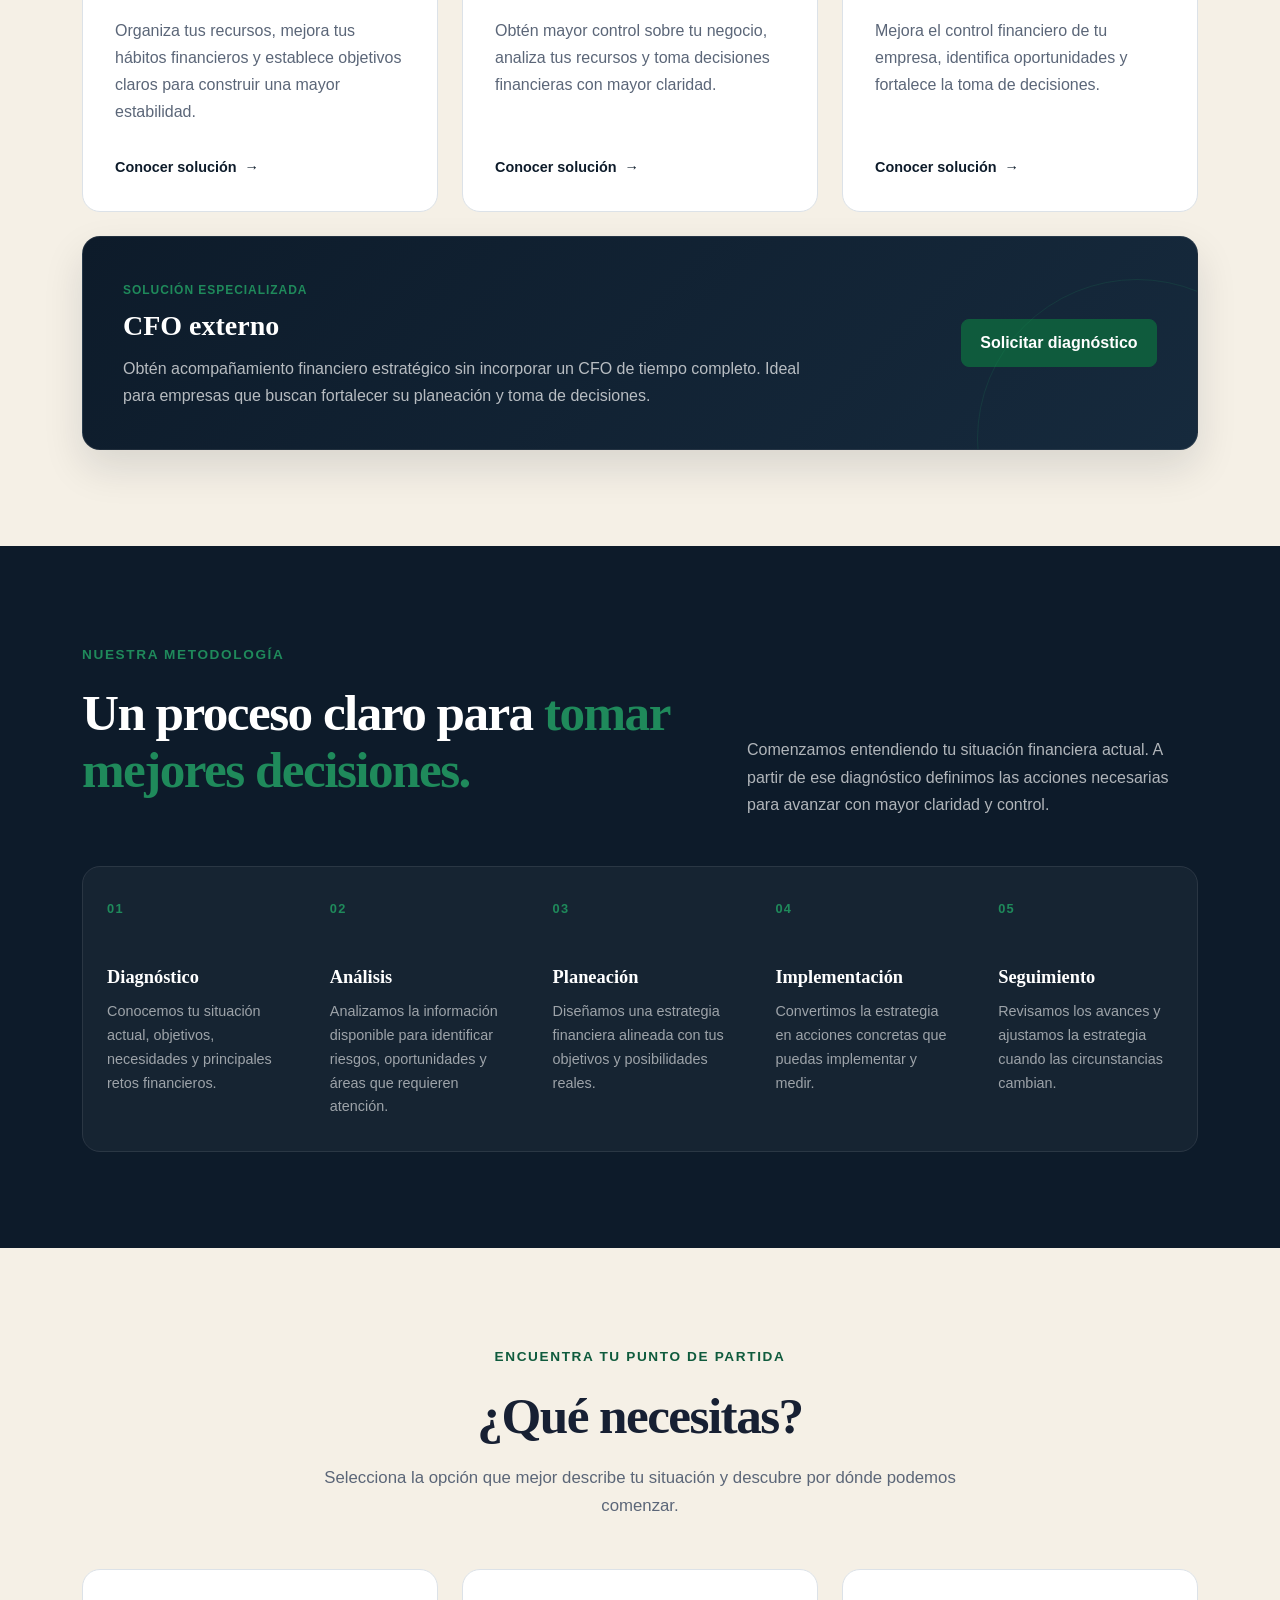
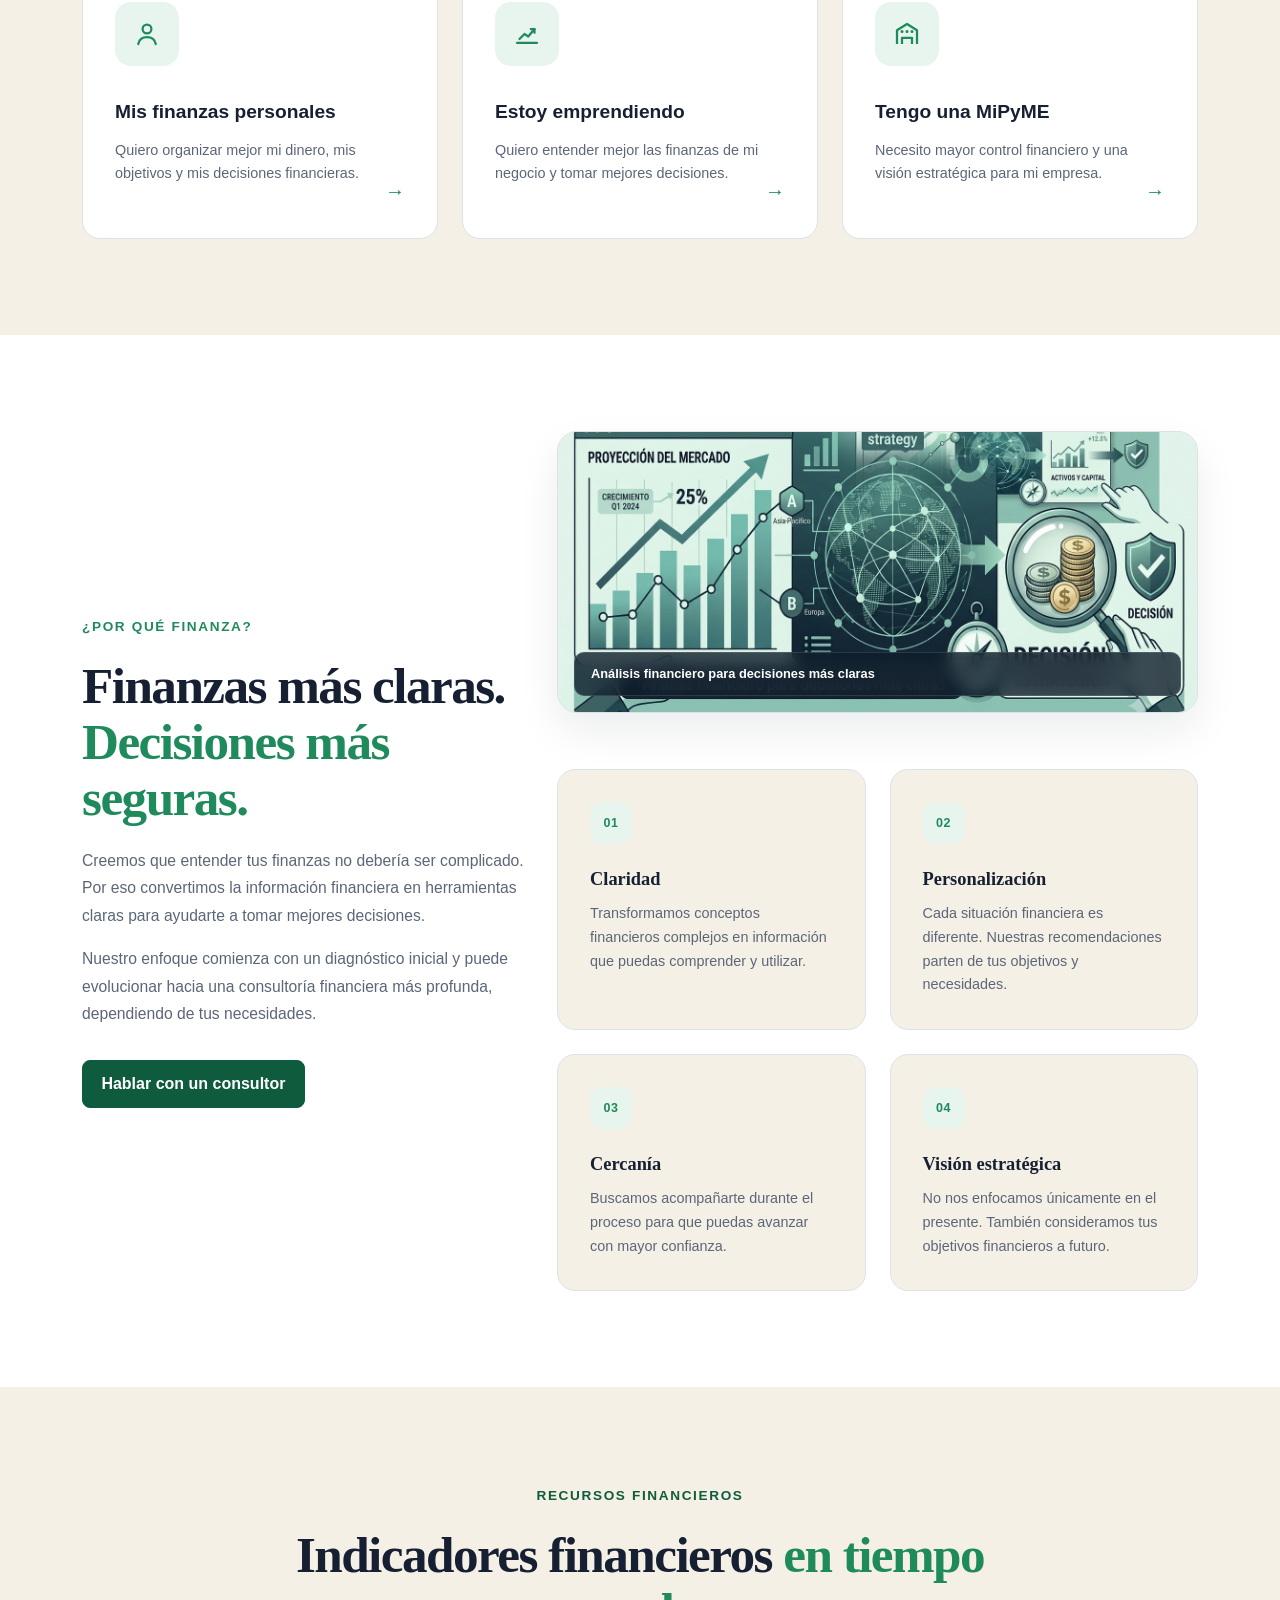
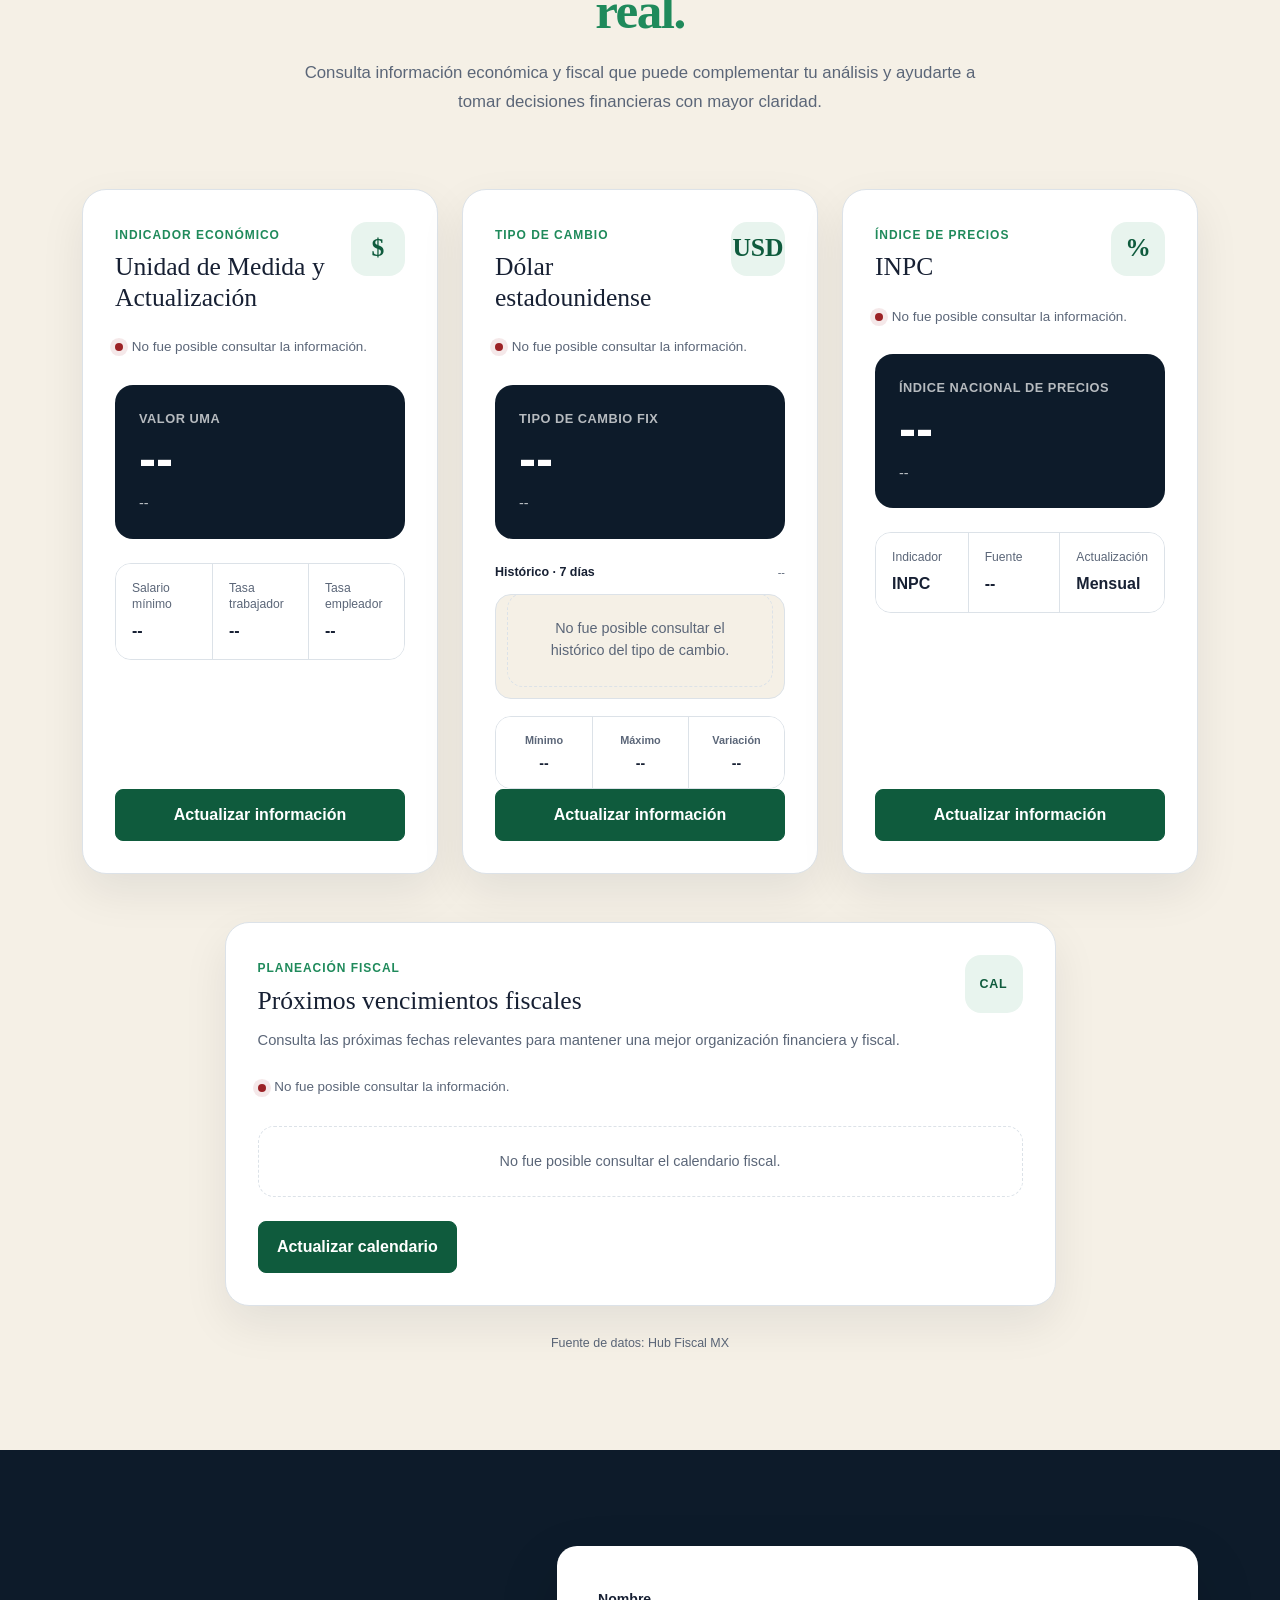
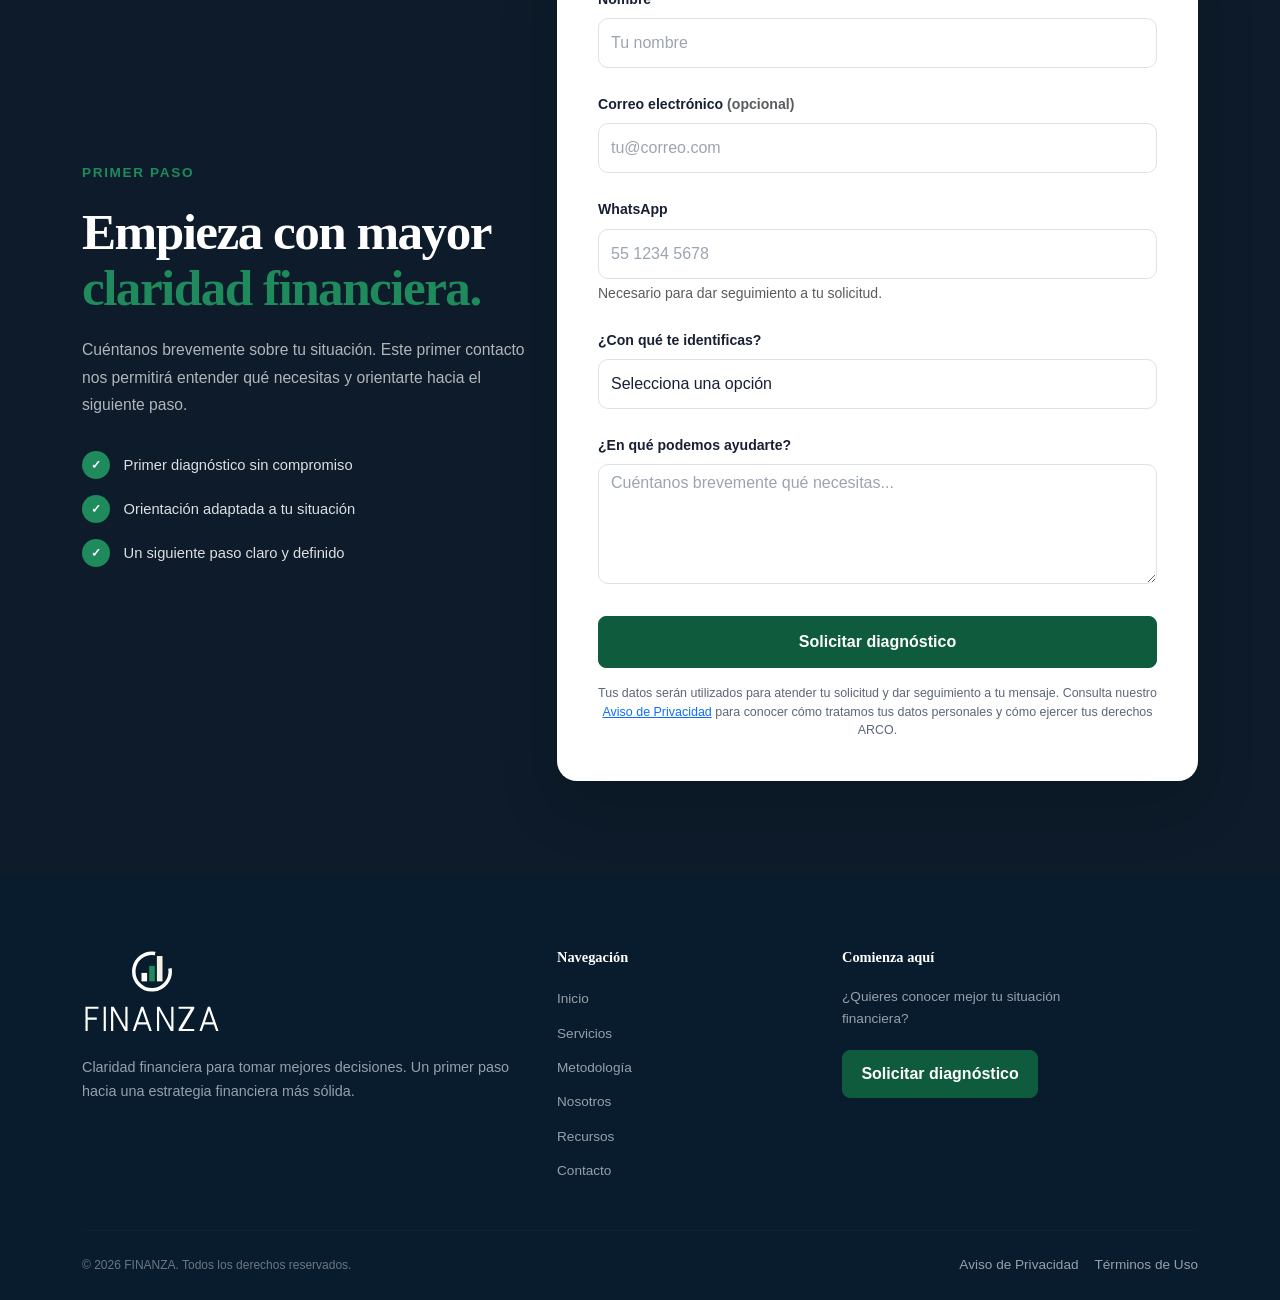
==== commit 3829dd2f: "Update image source path in index.html" ====
--- a/index.html
+++ b/index.html
@@ -1315,7 +1315,7 @@
                 <figure class="finanza-about-image">
 
                     <img
-                        src="assets/images/finanza-about.webp"
+                        src="images/finanza-about.webp"
                         alt="Análisis y planeación financiera"
                         loading="lazy"
                     >
--- a/style.css
+++ b/style.css
@@ -1,1720 +1,924 @@
-"use strict";
-
+:root{--finanza-primary:#0D1B2A;--finanza-primary-dark:#162A3D;--finanza-secondary:#0F5B3D;--finanza-secondary-hover:#1F8A5B;--finanza-secondary-light:#E8F4EE;--finanza-background:#F5F0E6;--finanza-white:#FFFFFF;--finanza-text:#172033;--finanza-text-light:#5B6678;--finanza-border:#DCE2E8;--finanza-font-body:'Montserrat',sans-serif;--finanza-font-heading:'Playfair Display',serif;}
+html{scroll-behavior:smooth;}
+body{margin:0;color:var(--finanza-text);background:var(--finanza-white);font-family:var(--finanza-font-body);}
+h1,h2,h3,.finanza-hero-title,.finanza-section-title{font-family:var(--finanza-font-heading);}
+.finanza-navbar{min-height:78px;background:var(--finanza-primary);}
+.finanza-brand{display:flex;flex-direction:column;line-height:1;color:var(--finanza-white);font-weight:800;letter-spacing:.04em;transition:color .2s ease;}
+.finanza-logo{display:block;width: 100px;height: auto;}
+.finanza-brand:hover{color:var(--finanza-white);}
+.finanza-brand span{margin-top:5px;color:rgba(255,255,255,.65);font-size:.62rem;font-weight:400;letter-spacing:.02em;}
+.finanza-navbar .nav-link{position:relative;padding:.5rem .75rem !important;color:rgba(255,255,255,.78);font-size:.95rem;font-weight:500;transition:color .2s ease,transform .2s ease;}
+.finanza-navbar .nav-link:hover,.finanza-navbar .nav-link.active{color:var(--finanza-secondary-hover);}
+.finanza-navbar .nav-link:hover{transform:translateY(-1px);}
+.finanza-navbar .navbar-toggler{border-color:rgba(255,255,255,.35);}
+.finanza-navbar .navbar-toggler:focus{box-shadow:0 0 0 .2rem rgba(31,138,91,.25);}
+.finanza-btn-primary,.finanza-btn-secondary{display:inline-flex;align-items:center;justify-content:center;gap:.55rem;padding:.7rem 1.15rem;border-radius:8px;font-weight:600;transition:transform .25s ease,box-shadow .25s ease,background-color .25s ease,border-color .25s ease,color .25s ease;}
+.finanza-btn-primary{border:1px solid var(--finanza-secondary);color:var(--finanza-white);background:var(--finanza-secondary);}
+.finanza-btn-primary:hover{border-color:var(--finanza-secondary-hover);color:var(--finanza-white);background:var(--finanza-secondary-hover);transform:translateY(-2px);box-shadow:0 10px 25px rgba(15,91,61,.28);}
+.finanza-btn-secondary{border:1px solid rgba(255,255,255,.3);color:var(--finanza-white);background:transparent;}
+.finanza-btn-secondary:hover{border-color:var(--finanza-white);color:var(--finanza-primary);background:var(--finanza-white);transform:translateY(-2px);}
+.finanza-btn-icon{width:19px;height:19px;flex:0 0 auto;}
+.finanza-hero{position:relative;display:flex;align-items:center;min-height:680px;padding:6rem 0;overflow:hidden;isolation:isolate;background:linear-gradient( 90deg,rgba(13,27,42,.98) 0%,rgba(13,27,42,.94) 34%,rgba(13,27,42,.72) 58%,rgba(13,27,42,.35) 100% ),url("images/finanza-hero-background.webp") center right / cover no-repeat;background-color:var(--finanza-primary);}
+.finanza-hero::after{content:"";position:absolute;top:-180px;right:-140px;width:520px;height:520px;border:1px solid rgba(31,138,91,.18);border-radius:50%;pointer-events:none;}
+.finanza-eyebrow{display:inline-block;margin-bottom:1.25rem;color:var(--finanza-secondary-hover);font-size:.85rem;font-weight:700;letter-spacing:.12em;text-transform:uppercase;}
+.finanza-eyebrow-dark{color:var(--finanza-secondary);}
+.finanza-hero-title{max-width:780px;margin-bottom:1.5rem;color:var(--finanza-white);font-size:clamp(2.5rem,5vw,4.5rem);font-weight:700;line-height:1.08;letter-spacing:-.03em;}
+.finanza-hero-title span{color:var(--finanza-secondary-hover);}
+.finanza-hero-description{max-width:650px;margin-bottom:2rem;color:rgba(255,255,255,.75);font-size:1.1rem;line-height:1.7;}
+.finanza-hero-actions{display:flex;flex-wrap:wrap;gap:1rem;}
+.finanza-hero-features{position:relative;display:grid;grid-template-columns:repeat(3,minmax(0,1fr));max-width:850px;margin-top:3rem;padding-top:1.25rem;border-top:1px solid rgba(255,255,255,.14);}
+.finanza-hero-features::before{content:"";position:absolute;top:-1px;left:0;width:0;height:1px;background:var(--finanza-secondary-hover);animation:finanzaFeatureLine 1s ease .45s forwards;}
+.finanza-hero-feature{display:flex;align-items:center;gap:.85rem;min-width:0;padding:0 1.25rem;opacity:0;animation:finanzaFeatureReveal .6s ease forwards;transition:transform .25s ease;}
+.finanza-hero-feature:nth-child(1){animation-delay:.55s;}
+.finanza-hero-feature:nth-child(2){animation-delay:.65s;}
+.finanza-hero-feature:nth-child(3){animation-delay:.75s;}
+.finanza-hero-feature + .finanza-hero-feature{border-left:1px solid rgba(255,255,255,.14);}
+.finanza-hero-feature:hover{transform:translateY(-3px);}
+.finanza-hero-feature-icon{display:grid;flex:0 0 auto;place-items:center;width:42px;height:42px;color:var(--finanza-secondary-hover);}
+.finanza-hero-feature-icon svg{width:32px;height:32px;}
+.finanza-hero-feature:hover .finanza-hero-feature-icon{filter:drop-shadow(0 0 8px rgba(31,138,91,.35));}
+.finanza-hero-feature h3{margin:0 0 .25rem;color:var(--finanza-white);font-size:.9rem;font-weight:700;}
+.finanza-hero-feature p{margin:0;color:rgba(255,255,255,.62);font-size:.78rem;line-height:1.45;}
+.finanza-hero .finanza-eyebrow,.finanza-hero .finanza-hero-title,.finanza-hero .finanza-hero-description,.finanza-hero .finanza-hero-actions{opacity:0;animation:finanzaHeroReveal .7s ease forwards;}
+.finanza-hero .finanza-eyebrow{animation-delay:.1s;}
+.finanza-hero .finanza-hero-title{animation-delay:.2s;}
+.finanza-hero .finanza-hero-description{animation-delay:.3s;}
+.finanza-hero .finanza-hero-actions{animation-delay:.4s;}
+@keyframes finanzaHeroReveal{from{opacity:0;transform:translateY(18px);}
+to{opacity:1;transform:translateY(0);}
+}
+@keyframes finanzaFeatureReveal{from{opacity:0;transform:translateY(10px);}
+to{opacity:1;transform:translateY(0);}
+}
+@keyframes finanzaFeatureLine{to{width:100%;}
+}
+.finanza-stats{border-bottom:1px solid var(--finanza-border);background:var(--finanza-white);}
+.finanza-stat{display:flex;align-items:center;gap:1.25rem;min-height:150px;padding:2rem;}
+.finanza-stat-number{flex-shrink:0;color:var(--finanza-secondary-hover);font-size:clamp(2.25rem,4vw,3rem);font-weight:800;line-height:1;letter-spacing:-.04em;}
+.finanza-stat-title{margin:0 0 .35rem;color:var(--finanza-text);font-size:1rem;font-weight:700;}
+.finanza-stat-text{max-width:220px;margin:0;color:var(--finanza-text-light);font-size:.875rem;line-height:1.5;}
+.section-padding{padding:6rem 0;}
+.finanza-services,.finanza-orientation{background:var(--finanza-background);}
+.finanza-about{background:var(--finanza-white);}
+.finanza-section-title{margin-bottom:1.25rem;color:var(--finanza-text);font-size:clamp(2.25rem,4vw,3.5rem);font-weight:700;line-height:1.1;letter-spacing:-.03em;}
+.finanza-section-title span{color:var(--finanza-secondary-hover);}
+.finanza-section-title-light{color:var(--finanza-white);}
+.finanza-section-title-light span{color:var(--finanza-secondary-hover);}
+.finanza-section-description{max-width:680px;margin-bottom:0;color:var(--finanza-text-light);font-size:1.05rem;line-height:1.7;}
+.finanza-service-card{position:relative;display:flex;flex-direction:column;height:100%;padding:2rem;overflow:hidden;border:1px solid var(--finanza-border);border-radius:18px;background:var(--finanza-white);transition:transform .3s ease,box-shadow .3s ease,border-color .3s ease;}
+.finanza-service-card::before{content:"";position:absolute;top:0;left:0;width:0;height:3px;background:var(--finanza-secondary-hover);transition:width .3s ease;}
+.finanza-service-card:hover{border-color:rgba(15,91,61,.25);box-shadow:0 18px 40px rgba(13,27,42,.09);transform:translateY(-6px);}
+.finanza-service-card:hover::before{width:100%;}
+.finanza-service-icon{display:flex;align-items:center;justify-content:center;width:48px;height:48px;margin-bottom:2rem;border:1px solid rgba(15,91,61,.12);border-radius:12px;color:var(--finanza-secondary-hover);background:var(--finanza-secondary-light);font-size:.8rem;font-weight:800;transition:transform .3s ease,background-color .3s ease;}
+.finanza-service-icon svg{width:24px;height:24px;}
+.finanza-service-card:hover .finanza-service-icon{color:var(--finanza-white);background:var(--finanza-secondary-hover);transform:translateY(-2px);}
+.finanza-service-content{display:flex;flex:1;flex-direction:column;}
+.finanza-service-category{margin-bottom:.5rem;color:var(--finanza-secondary-hover);font-size:.75rem;font-weight:700;letter-spacing:.08em;text-transform:uppercase;}
+.finanza-service-title{margin-bottom:1rem;color:var(--finanza-text);font-size:1.5rem;font-weight:700;transition:color .25s ease;}
+.finanza-service-card:hover .finanza-service-title{color:var(--finanza-primary);}
+.finanza-service-description{margin-bottom:2rem;color:var(--finanza-text-light);line-height:1.7;}
+.finanza-service-link{display:inline-flex;align-items:center;gap:.5rem;width:fit-content;margin-top:auto;color:var(--finanza-primary);font-size:.9rem;font-weight:700;text-decoration:none;transition:color .2s ease,gap .2s ease;}
+.finanza-service-link:hover{gap:.8rem;color:var(--finanza-secondary-hover);}
+.finanza-service-feature{position:relative;display:flex;align-items:center;justify-content:space-between;gap:2rem;padding:2.5rem;overflow:hidden;border:1px solid rgba(255,255,255,.08);border-radius:18px;background:linear-gradient( 135deg,var(--finanza-primary),var(--finanza-primary-dark) );box-shadow:0 18px 40px rgba(13,27,42,.12);}
+.finanza-service-feature::after{content:"";position:absolute;right:-100px;bottom:-150px;width:320px;height:320px;border:1px solid rgba(31,138,91,.18);border-radius:50%;pointer-events:none;}
+.finanza-feature-title{margin:.5rem 0 .75rem;color:var(--finanza-white);font-size:1.75rem;font-weight:700;}
+.finanza-feature-description{max-width:700px;margin:0;color:rgba(255,255,255,.7);line-height:1.7;}
+.finanza-methodology{background:var(--finanza-primary);}
+.finanza-methodology-intro{max-width:520px;margin:0 0 0 auto;color:rgba(255,255,255,.68);font-size:1rem;line-height:1.7;}
+.finanza-methodology-grid{overflow:hidden;border:1px solid rgba(255,255,255,.12);border-radius:18px;}
+.finanza-step{position:relative;height:100%;padding:2rem 1.5rem;background:rgba(255,255,255,.04);transition:background-color .25s ease,transform .25s ease;}
+.finanza-step:hover{background:rgba(31,138,91,.08);transform:translateY(-3px);}
+.finanza-step + .finanza-step{border-left:1px solid rgba(255,255,255,.12);}
+.finanza-step-number{display:block;margin-bottom:3rem;color:var(--finanza-secondary-hover);font-size:.8rem;font-weight:800;letter-spacing:.1em;}
+.finanza-step-title{margin-bottom:.75rem;color:var(--finanza-white);font-size:1.15rem;font-weight:700;}
+.finanza-step-description{margin:0;color:rgba(255,255,255,.58);font-size:.9rem;line-height:1.65;}
+.finanza-orientation-card{position:relative;display:flex;flex-direction:column;width:100%;min-height:270px;padding:2rem;border:1px solid var(--finanza-border);border-radius:18px;color:var(--finanza-text);background:var(--finanza-white);text-align:left;cursor:pointer;transition:transform .25s ease,border-color .25s ease,box-shadow .25s ease;}
+.finanza-orientation-card:hover,.finanza-orientation-card:focus-visible,.finanza-orientation-card.is-selected{border-color:var(--finanza-secondary-hover);box-shadow:0 18px 40px rgba(13,41,71,.10);transform:translateY(-5px);}
+.finanza-orientation-card:focus-visible{outline:3px solid rgba(31,138,91,.3);outline-offset:3px;}
+.finanza-orientation-icon{display:inline-flex;align-items:center;justify-content:center;width:64px;height:64px;margin-bottom:2rem;border-radius:16px;color:var(--finanza-secondary-hover);background:var(--finanza-secondary-light);line-height:1;transition:transform .25s ease,background-color .25s ease;}
+.finanza-orientation-icon svg{width:30px;height:30px;stroke:var(--finanza-secondary-hover) !important;fill:none;transition:transform .25s ease;}
+.finanza-orientation-card:hover .finanza-orientation-icon,.finanza-orientation-card.is-selected .finanza-orientation-icon{background:rgba(31,138,91,.18);transform:scale(1.05);}
+.finanza-orientation-card:hover .finanza-orientation-icon svg{transform:scale(1.08);}
+.finanza-orientation-title{margin-bottom:.75rem;font-size:1.2rem;font-weight:700;}
+.finanza-orientation-description{max-width:300px;color:var(--finanza-text-light);font-size:.9rem;line-height:1.65;}
+.finanza-orientation-arrow{position:absolute;right:2rem;bottom:2rem;color:var(--finanza-secondary-hover);font-size:1.25rem;font-weight:700;transition:transform .25s ease;}
+.finanza-orientation-card:hover .finanza-orientation-arrow,.finanza-orientation-card.is-selected .finanza-orientation-arrow{transform:translateX(5px);}
+.finanza-orientation-result{display:flex;align-items:center;justify-content:space-between;gap:2rem;margin-top:2rem;padding:2rem 2.5rem;border-radius:18px;background:var(--finanza-primary);animation:finanzaResultEnter .4s ease both;}
+.finanza-orientation-result[hidden]{display:none;}
+.finanza-orientation-result-title{margin:.5rem 0 .75rem;color:var(--finanza-white);font-size:1.5rem;font-weight:700;}
+.finanza-orientation-result-description{max-width:700px;margin:0;color:rgba(255,255,255,.68);line-height:1.65;}
+@keyframes finanzaResultEnter{from{opacity:0;transform:translateY(12px);}
+to{opacity:1;transform:translateY(0);}
+}
+.finanza-about-description{max-width:560px;margin-bottom:1rem;color:var(--finanza-text-light);font-size:.98rem;line-height:1.75;}
+.finanza-about-card{position:relative;height:100%;padding:2rem;border:1px solid var(--finanza-border);border-radius:18px;background:var(--finanza-background);transition:transform .25s ease,border-color .25s ease,box-shadow .25s ease;}
+.finanza-about-card:hover{border-color:var(--finanza-secondary-hover);box-shadow:0 16px 35px rgba(13,41,71,.08);transform:translateY(-4px);}
+.finanza-about-number{display:inline-flex;align-items:center;justify-content:center;width:42px;height:42px;margin-bottom:1.5rem;border-radius:12px;color:var(--finanza-secondary-hover);background:var(--finanza-secondary-light);font-size:.78rem;font-weight:800;letter-spacing:.05em;}
+.finanza-about-card h3{margin-bottom:.75rem;color:var(--finanza-text);font-size:1.15rem;font-weight:700;}
+.finanza-about-card p{margin:0;color:var(--finanza-text-light);font-size:.9rem;line-height:1.65;}
+.finanza-about-image{position:relative;margin:0 0 2rem;overflow:hidden;border:1px solid var(--finanza-border);border-radius:20px;background:var(--finanza-background);box-shadow:0 18px 40px rgba(13,27,42,.08);}
+.finanza-about-image img{display:block;width:100%;height:280px;object-fit:cover;transition:transform .5s ease,filter .5s ease;}
+.finanza-about-image:hover img{transform:scale(1.025);filter:brightness(1.03);}
+.finanza-about-image figcaption{position:absolute;right:1rem;bottom:1rem;left:1rem;padding:.75rem 1rem;border:1px solid rgba(255,255,255,.12);border-radius:10px;color:var(--finanza-white);background:rgba(13,27,42,.78);backdrop-filter:blur(8px);font-size:.8rem;font-weight:600;line-height:1.4;}
+.finanza-contact{color:var(--finanza-white);background:var(--finanza-primary);}
+.finanza-contact .finanza-eyebrow{color:var(--finanza-secondary-hover);}
+.finanza-contact-description{max-width:520px;margin-bottom:2rem;color:rgba(255,255,255,.68);font-size:.98rem;line-height:1.75;}
+.finanza-contact-points{display:flex;flex-direction:column;gap:1rem;}
+.finanza-contact-point{display:flex;align-items:center;gap:.85rem;color:rgba(255,255,255,.86);font-size:.92rem;}
+.finanza-contact-point-icon{display:inline-flex;align-items:center;justify-content:center;flex:0 0 28px;width:28px;height:28px;border-radius:50%;color:var(--finanza-white);background:var(--finanza-secondary-hover);font-size:.75rem;font-weight:700;}
+.finanza-contact-form-wrapper{padding:2.5rem;border:1px solid rgba(255,255,255,.08);border-radius:20px;background:var(--finanza-white);box-shadow:0 25px 60px rgba(0,0,0,.15);}
+.finanza-contact-form .form-label{margin-bottom:.5rem;color:var(--finanza-text);font-size:.88rem;font-weight:600;}
+.finanza-contact-form .form-control,.finanza-contact-form .form-select{min-height:50px;border:1px solid var(--finanza-border);border-radius:10px;color:var(--finanza-text);background:var(--finanza-white);box-shadow:none;transition:border-color .2s ease,box-shadow .2s ease;}
+.finanza-contact-form textarea.form-control{min-height:120px;resize:vertical;}
+.finanza-contact-form .form-control::placeholder{color:#9AA5AF;}
+.finanza-contact-form .form-control:focus,.finanza-contact-form .form-select:focus{border-color:var(--finanza-secondary-hover);box-shadow:0 0 0 3px rgba(31,138,91,.12);}
+.finanza-contact-form .finanza-btn-primary{width:100%;min-height:52px;margin-top:.5rem;font-weight:700;}
+.finanza-form-disclaimer{margin:1rem 0 0;color:var(--finanza-text-light);font-size:.78rem;line-height:1.5;text-align:center;}
+.finanza-form-success{padding:2rem 1rem;color:var(--finanza-text);text-align:center;}
+.finanza-form-success[hidden]{display:none;}
+.finanza-form-success:not([hidden]){animation:finanzaSuccessReveal .45s ease forwards;}
+.finanza-form-success-icon{display:inline-flex;align-items:center;justify-content:center;width:56px;height:56px;margin-bottom:1.25rem;border-radius:50%;color:var(--finanza-white);background:var(--finanza-secondary-hover);font-size:1.4rem;font-weight:700;}
+.finanza-form-success h3{margin-bottom:.75rem;color:var(--finanza-text);font-size:1.35rem;font-weight:700;}
+.finanza-form-success p{max-width:420px;margin:0 auto;color:var(--finanza-text-light);line-height:1.65;}
+@keyframes finanzaSuccessReveal{from{opacity:0;transform:translateY(12px);}
+to{opacity:1;transform:translateY(0);}
+}
+#mainNavbar{transition:background-color .25s ease,box-shadow .25s ease,padding .25s ease;}
+#mainNavbar.is-scrolled{background:rgba(255,255,255,.97);box-shadow:0 8px 30px rgba(13,41,71,.08);}
+[data-reveal]{opacity:0;transform:translateY(24px);transition:opacity .7s ease,transform .7s ease;}
+[data-reveal].is-visible{opacity:1;transform:translateY(0);}
+[data-reveal-delay="1"]{transition-delay:.1s;}
+[data-reveal-delay="2"]{transition-delay:.2s;}
+[data-reveal-delay="3"]{transition-delay:.3s;}
+[data-reveal-delay="4"]{transition-delay:.4s;}
+@media (max-width:991.98px){.finanza-hero{min-height:auto;padding:5rem 0;}
+.finanza-hero-title{max-width:650px;}
+.finanza-hero-card{max-width:600px;margin:0 auto;}
+.finanza-methodology-intro{margin-left:0;}
+.finanza-step + .finanza-step{border-top:1px solid rgba(255,255,255,.12);border-left:0;}
+}
+@media (max-width:767.98px){.section-padding{padding:4.5rem 0;}
+.finanza-hero-actions{flex-direction:column;align-items:stretch;}
+.finanza-hero-actions .btn{width:100%;}
+.finanza-hero-features{grid-template-columns:1fr;gap:1rem;margin-top:2.5rem;}
+.finanza-hero-feature{padding:0;}
+.finanza-hero-feature + .finanza-hero-feature{padding-top:1rem;border-top:1px solid rgba(255,255,255,.12);border-left:0;}
+.finanza-stat{min-height:auto;padding:1.5rem 0;}
+.finanza-stat-number{min-width:80px;}
+.finanza-service-card,.finanza-about-card{padding:1.5rem;}
+.finanza-service-feature{align-items:flex-start;flex-direction:column;padding:2rem;}
+.finanza-service-feature .finanza-btn-primary{width:100%;}
+.finanza-methodology-grid{border-radius:14px;}
+.finanza-step{padding:1.75rem 1.5rem;}
+.finanza-step-number{margin-bottom:2rem;}
+.finanza-orientation-card{min-height:240px;padding:1.5rem;}
+.finanza-orientation-icon{margin-bottom:1.5rem;}
+.finanza-orientation-result{align-items:flex-start;flex-direction:column;padding:2rem;}
+.finanza-orientation-result .finanza-btn-primary{width:100%;}
+.finanza-about-description{font-size:.95rem;}
+.finanza-about-image{margin-bottom:1.5rem;}
+.finanza-about-image img{height:230px;}
+.finanza-about-image figcaption{right:.75rem;bottom:.75rem;left:.75rem;padding:.65rem .8rem;font-size:.75rem;}
+.finanza-contact-form-wrapper{padding:1.5rem;border-radius:16px;}
+.finanza-contact-description{font-size:.95rem;}
+.finanza-contact-point{align-items:flex-start;}
+.finanza-footer{padding-top:3.5rem;}
+.finanza-footer-bottom{align-items:flex-start;flex-direction:column;}
+}
+.finanza-footer{padding:4.5rem 0 1.5rem;color:rgba(255,255,255,.72);background:#081C2E;}
+.finanza-footer-brand{display:inline-block;margin-bottom:1rem;color:var(--finanza-white);font-size:1.5rem;font-weight:800;letter-spacing:.04em;text-decoration:none;}
+.finanza-footer-logo{
+    display:block;
+    width:140px;
+    height:auto;
+}
+.finanza-footer-description{max-width:430px;margin:0;color:rgba(255,255,255,.58);font-size:.9rem;line-height:1.7;}
+.finanza-footer-title{margin-bottom:1.25rem;color:var(--finanza-white);font-size:.9rem;font-weight:700;}
+.finanza-footer-links{display:flex;flex-direction:column;gap:.65rem;padding:0;margin:0;list-style:none;}
+.finanza-footer-links a,.finanza-footer-bottom a{color:rgba(255,255,255,.58);font-size:.85rem;text-decoration:none;transition:color .2s ease;}
+.finanza-footer-links a:hover,.finanza-footer-bottom a:hover{color:var(--finanza-secondary-hover);}
+.finanza-footer-contact{max-width:280px;margin-bottom:1.25rem;color:rgba(255,255,255,.58);font-size:.85rem;line-height:1.6;}
+.finanza-footer-divider{margin:3rem 0 1.5rem;border:0;border-top:1px solid rgba(255,255,255,.08);}
+.finanza-footer-bottom{display:flex;align-items:center;justify-content:space-between;gap:1rem;}
+.finanza-footer-bottom p{margin:0;color:rgba(255,255,255,.4);font-size:.75rem;}
+@media (prefers-reduced-motion:reduce){html{scroll-behavior:auto;}
+*,*::before,*::after{animation-duration:.01ms !important;animation-iteration-count:1 !important;transition-duration:.01ms !important;}
+[data-reveal],.finanza-hero .finanza-eyebrow,.finanza-hero .finanza-hero-title,.finanza-hero .finanza-hero-description,.finanza-hero .finanza-hero-actions,.finanza-hero-feature{opacity:1;transform:none;}
+}
 /* =========================================
-   CONFIGURACIÓN DE APIs
+   INDICADORES FINANCIEROS — API
    ========================================= */
 
-const API = {
-    uma: "https://hubfiscal.mx/api/v1/public/uma",
-    fxHistory:
-        "https://hubfiscal.mx/api/v1/public/fx/history?days=7",
-    inpc:
-        "https://hubfiscal.mx/api/v1/public/inpc?limit=1",
-    fiscalCalendar:
-        "https://hubfiscal.mx/api/v1/public/calendario/proximos"
-};
-
+.finanza-resources {
+    background: var(--finanza-background);
+    position: relative;
+    overflow: hidden;
+}
+
+/* Tarjeta principal */
+
+.finanza-indicator-card {
+    position: relative;
+    height: 100%;
+    display: flex;
+    flex-direction: column;
+    background: var(--finanza-white);
+    border: 1px solid var(--finanza-border);
+    border-radius: 24px;
+    padding: 2rem;
+    box-shadow: 0 18px 45px rgba(13, 27, 42, 0.08);
+    transition:
+        transform 0.3s ease,
+        box-shadow 0.3s ease,
+        border-color 0.3s ease;
+}
+
+.finanza-indicator-card:hover {
+    transform: translateY(-6px);
+    border-color: rgba(15, 91, 61, 0.25);
+    box-shadow: 0 24px 55px rgba(13, 27, 42, 0.12);
+}
+
+/* Encabezado */
+
+.finanza-indicator-header {
+    display: flex;
+    align-items: flex-start;
+    justify-content: space-between;
+    gap: 1.5rem;
+}
+
+.finanza-indicator-title {
+    margin: 0.4rem 0 0;
+    color: var(--finanza-text);
+    font-size: clamp(1.35rem, 2vw, 1.7rem);
+    line-height: 1.2;
+}
+
+/* Icono */
+
+.finanza-indicator-icon {
+    display: inline-flex;
+    align-items: center;
+    justify-content: center;
+    flex: 0 0 auto;
+    width: 54px;
+    height: 54px;
+    border-radius: 16px;
+    background: var(--finanza-secondary-light);
+    color: var(--finanza-secondary);
+    font-family: var(--finanza-font-heading);
+    font-size: 1.6rem;
+    font-weight: 700;
+}
+
+/* Estado */
+
+.finanza-indicator-status {
+    display: flex;
+    align-items: center;
+    gap: 0.55rem;
+    margin-top: 1.5rem;
+    color: var(--finanza-text-light);
+    font-size: 0.84rem;
+}
+
+.finanza-indicator-status::before {
+    content: "";
+    width: 8px;
+    height: 8px;
+    border-radius: 50%;
+    background: var(--finanza-secondary);
+    box-shadow: 0 0 0 5px var(--finanza-secondary-light);
+}
+
+/* Valor principal */
+
+.finanza-indicator-value {
+    margin-top: 1.7rem;
+    padding: 1.5rem;
+    border-radius: 18px;
+    background: var(--finanza-primary);
+    color: var(--finanza-white);
+}
+
+.finanza-indicator-label {
+    display: block;
+    margin-bottom: 0.35rem;
+    color: rgba(255, 255, 255, 0.7);
+    font-size: 0.8rem;
+    font-weight: 600;
+    letter-spacing: 0.04em;
+    text-transform: uppercase;
+}
+
+.finanza-indicator-value strong {
+    display: block;
+    color: var(--finanza-white);
+    font-size: clamp(2.2rem, 5vw, 3.2rem);
+    line-height: 1;
+    font-weight: 700;
+}
+
+.finanza-indicator-year {
+    display: block;
+    margin-top: 0.55rem;
+    color: rgba(255, 255, 255, 0.7);
+    font-size: 0.9rem;
+}
+
+/* Información secundaria */
+
+.finanza-indicator-details {
+    display: grid;
+    grid-template-columns: repeat(3, 1fr);
+    gap: 0;
+    margin-top: 1.5rem;
+    border: 1px solid var(--finanza-border);
+    border-radius: 16px;
+    overflow: hidden;
+}
+
+.finanza-indicator-details > div {
+    padding: 1rem;
+    background: var(--finanza-white);
+}
+
+.finanza-indicator-details > div + div {
+    border-left: 1px solid var(--finanza-border);
+}
+
+.finanza-indicator-details span {
+    display: block;
+    margin-bottom: 0.4rem;
+    color: var(--finanza-text-light);
+    font-size: 0.76rem;
+    line-height: 1.35;
+}
+
+.finanza-indicator-details strong {
+    display: block;
+    color: var(--finanza-text);
+    font-size: 1rem;
+    font-weight: 700;
+}
+
+/* Botón */
+
+.finanza-indicator-card .finanza-btn-primary {
+    min-height: 52px;
+    margin-top: auto !important;
+}
+
+/* Fuente */
+
+.finanza-resource-source {
+    color: var(--finanza-text-light);
+    font-size: 0.78rem;
+}
+
+/* Estados futuros de la API */
+
+.finanza-indicator-status.is-loading::before {
+    animation: finanzaStatusPulse 1.2s ease-in-out infinite;
+}
+
+.finanza-indicator-status.is-success::before {
+    background: var(--finanza-secondary-hover);
+}
+
+.finanza-indicator-status.is-error::before {
+    background: #9b2226;
+    box-shadow: 0 0 0 5px rgba(155, 34, 38, 0.1);
+}
+
+@keyframes finanzaStatusPulse {
+    0%,
+    100% {
+        opacity: 1;
+        transform: scale(1);
+    }
+
+    50% {
+        opacity: 0.45;
+        transform: scale(0.75);
+    }
+}
 
 /* =========================================
-   CONFIGURACIÓN — WEB3FORMS
+   RESPONSIVIDAD
    ========================================= */
 
-const WEB3FORMS = {
-    endpoint: "https://api.web3forms.com/submit",
-    accessKey: "f9e85f92-fb41-4cbe-8f33-cf71058f3fc8",
-    subject: "Nueva solicitud de diagnóstico — FINANZA"
-};
-
-
+@media (max-width: 767.98px) {
+    .finanza-indicator-card {
+        padding: 1.35rem;
+        border-radius: 20px;
+    }
+
+    .finanza-indicator-header {
+        gap: 1rem;
+    }
+
+    .finanza-indicator-icon {
+        width: 46px;
+        height: 46px;
+        border-radius: 14px;
+        font-size: 1.35rem;
+    }
+
+    .finanza-indicator-details {
+        grid-template-columns: 1fr;
+    }
+
+    .finanza-indicator-details > div + div {
+        border-left: 0;
+        border-top: 1px solid var(--finanza-border);
+    }
+}
+
+@media (max-width: 479.98px) {
+    .finanza-indicator-header {
+        align-items: center;
+    }
+
+    .finanza-indicator-title {
+        font-size: 1.25rem;
+    }
+
+    .finanza-indicator-value {
+        padding: 1.25rem;
+    }
+
+    .finanza-indicator-value strong {
+        font-size: 2.3rem;
+    }
+}
 /* =========================================
-   ORIENTACIÓN FINANCIERA
+   CALENDARIO FISCAL — API
    ========================================= */
 
-const orientationData = {
-    persona: {
-        category: "Finanzas personales",
-        title: "Comienza organizando tus finanzas.",
-        description:
-            "Te ayudamos a entender tu situación financiera, definir objetivos y construir una estrategia adaptada a tus necesidades."
-    },
-
-    emprendedor: {
-        category: "Finanzas para emprendedores",
-        title: "Comienza fortaleciendo tu negocio.",
-        description:
-            "Analizamos las finanzas de tu emprendimiento para ayudarte a tener mayor control y tomar decisiones con información más clara."
-    },
-
-    mipyme: {
-        category: "Finanzas para MiPyMEs",
-        title: "Comienza con una visión financiera más clara.",
-        description:
-            "Identificamos oportunidades, riesgos y áreas de mejora para fortalecer la gestión financiera de tu empresa."
-    }
-};
-
-const orientationOptions =
-    document.querySelectorAll("[data-profile]");
-
-const orientationResult =
-    document.querySelector("#orientationResult");
-
-const orientationResultAction =
-    document.querySelector("#orientationResultAction");
-
-const profileSelect =
-    document.querySelector("#profile");
-
-const orientationResultCategory =
-    document.querySelector("#orientationResultCategory");
-
-const orientationResultTitle =
-    document.querySelector("#orientationResultTitle");
-
-const orientationResultDescription =
-    document.querySelector("#orientationResultDescription");
-
-
-function updateOrientation(profile) {
-    const selected =
-        orientationData[profile];
-
-    if (
-        !selected ||
-        !orientationResult
-    ) {
-        return;
-    }
-
-    orientationOptions.forEach((option) => {
-        const isActive =
-            option.dataset.profile === profile;
-
-        option.classList.toggle(
-            "is-selected",
-            isActive
-        );
-
-        option.setAttribute(
-            "aria-pressed",
-            String(isActive)
-        );
-    });
-
-    if (orientationResultCategory) {
-        orientationResultCategory.textContent =
-            selected.category;
-    }
-
-    if (orientationResultTitle) {
-        orientationResultTitle.textContent =
-            selected.title;
-    }
-
-    if (orientationResultDescription) {
-        orientationResultDescription.textContent =
-            selected.description;
-    }
-
-    if (orientationResultAction) {
-        orientationResultAction.dataset.profile =
-            profile;
-    }
-
-    orientationResult.hidden = false;
-
-    orientationResult.classList.remove(
-        "finanza-orientation-result"
-    );
-
-    void orientationResult.offsetWidth;
-
-    orientationResult.classList.add(
-        "finanza-orientation-result"
-    );
-}
-
-
-orientationOptions.forEach((option) => {
-    option.addEventListener(
-        "click",
-        () => {
-            updateOrientation(
-                option.dataset.profile
-            );
-        }
-    );
-});
-
-
+.finanza-calendar-card {
+    position: relative;
+    background: var(--finanza-white);
+    border: 1px solid var(--finanza-border);
+    border-radius: 24px;
+    padding: 2rem;
+    box-shadow: 0 18px 45px rgba(13, 27, 42, 0.08);
+    transition:
+        transform 0.3s ease,
+        box-shadow 0.3s ease,
+        border-color 0.3s ease;
+}
+
+.finanza-calendar-card:hover {
+    transform: translateY(-5px);
+    border-color: rgba(15, 91, 61, 0.25);
+    box-shadow: 0 24px 55px rgba(13, 27, 42, 0.12);
+}
+
+/* Encabezado */
+
+.finanza-calendar-header {
+    display: flex;
+    align-items: flex-start;
+    justify-content: space-between;
+    gap: 1.5rem;
+}
+
+.finanza-calendar-title {
+    margin: 0.4rem 0 0;
+    color: var(--finanza-text);
+    font-size: clamp(1.45rem, 2vw, 1.85rem);
+    line-height: 1.2;
+}
+
+.finanza-calendar-description {
+    max-width: 680px;
+    margin: 0.75rem 0 0;
+    color: var(--finanza-text-light);
+    font-size: 0.92rem;
+    line-height: 1.7;
+}
+
+/* Icono */
+
+.finanza-calendar-icon {
+    display: inline-flex;
+    align-items: center;
+    justify-content: center;
+    flex: 0 0 auto;
+    width: 58px;
+    height: 58px;
+    border-radius: 16px;
+    background: var(--finanza-secondary-light);
+    color: var(--finanza-secondary);
+    font-size: 0.78rem;
+    font-weight: 700;
+    letter-spacing: 0.06em;
+}
+
+/* Lista */
+
+.finanza-calendar-list {
+    display: grid;
+    gap: 0.85rem;
+    margin-top: 1.75rem;
+}
+
+/* Evento */
+
+.finanza-calendar-event {
+    display: grid;
+    grid-template-columns: 86px 1fr auto;
+    align-items: center;
+    gap: 1.25rem;
+    padding: 1rem 1.1rem;
+    border: 1px solid var(--finanza-border);
+    border-radius: 16px;
+    background: var(--finanza-background);
+    transition:
+        transform 0.25s ease,
+        border-color 0.25s ease,
+        background-color 0.25s ease;
+}
+
+.finanza-calendar-event:hover {
+    transform: translateX(4px);
+    border-color: rgba(15, 91, 61, 0.25);
+    background: var(--finanza-secondary-light);
+}
+
+/* Fecha */
+
+.finanza-calendar-date {
+    display: flex;
+    flex-direction: column;
+    align-items: center;
+    justify-content: center;
+    min-height: 66px;
+    padding: 0.65rem;
+    border-radius: 12px;
+    background: var(--finanza-primary);
+    color: var(--finanza-white);
+    text-align: center;
+}
+
+.finanza-calendar-date-day {
+    display: block;
+    font-family: var(--finanza-font-heading);
+    font-size: 1.45rem;
+    line-height: 1;
+    font-weight: 700;
+}
+
+.finanza-calendar-date-month {
+    display: block;
+    margin-top: 0.3rem;
+    font-size: 0.67rem;
+    font-weight: 700;
+    letter-spacing: 0.06em;
+    text-transform: uppercase;
+}
+
+/* Contenido */
+
+.finanza-calendar-event-content {
+    min-width: 0;
+}
+
+.finanza-calendar-event-category {
+    display: inline-block;
+    margin-bottom: 0.3rem;
+    color: var(--finanza-secondary);
+    font-size: 0.72rem;
+    font-weight: 700;
+    letter-spacing: 0.04em;
+    text-transform: uppercase;
+}
+
+.finanza-calendar-event-title {
+    margin: 0;
+    color: var(--finanza-text);
+    font-size: 1rem;
+    line-height: 1.4;
+    font-weight: 700;
+}
+
+.finanza-calendar-event-summary {
+    margin: 0.35rem 0 0;
+    color: var(--finanza-text-light);
+    font-size: 0.8rem;
+    line-height: 1.55;
+}
+
+/* Indicador */
+
+.finanza-calendar-event-arrow {
+    display: flex;
+    align-items: center;
+    justify-content: center;
+    width: 36px;
+    height: 36px;
+    border: 1px solid var(--finanza-border);
+    border-radius: 50%;
+    background: var(--finanza-white);
+    color: var(--finanza-secondary);
+    font-size: 1.1rem;
+    transition:
+        transform 0.25s ease,
+        background-color 0.25s ease,
+        color 0.25s ease;
+}
+
+.finanza-calendar-event:hover .finanza-calendar-event-arrow {
+    transform: translateX(3px);
+    background: var(--finanza-secondary);
+    color: var(--finanza-white);
+}
+
+/* Estado vacío / carga */
+
+.finanza-calendar-empty {
+    padding: 1.5rem;
+    border: 1px dashed var(--finanza-border);
+    border-radius: 16px;
+    color: var(--finanza-text-light);
+    text-align: center;
+    font-size: 0.9rem;
+}
+
+/* Botón */
+
+.finanza-calendar-card .finanza-btn-primary {
+    min-height: 52px;
+}
+
+/* Responsive */
+
+@media (max-width: 767.98px) {
+
+    .finanza-calendar-card {
+        padding: 1.35rem;
+        border-radius: 20px;
+    }
+
+    .finanza-calendar-header {
+        gap: 1rem;
+    }
+
+    .finanza-calendar-icon {
+        width: 46px;
+        height: 46px;
+        border-radius: 14px;
+        font-size: 0.68rem;
+    }
+
+    .finanza-calendar-event {
+        grid-template-columns: 68px 1fr;
+        gap: 0.9rem;
+        padding: 0.9rem;
+    }
+
+    .finanza-calendar-event-arrow {
+        display: none;
+    }
+
+    .finanza-calendar-date {
+        min-height: 60px;
+    }
+
+    .finanza-calendar-date-day {
+        font-size: 1.25rem;
+    }
+
+    .finanza-calendar-event-title {
+        font-size: 0.92rem;
+    }
+
+    .finanza-calendar-event-summary {
+        font-size: 0.77rem;
+    }
+}
+
+@media (max-width: 479.98px) {
+
+    .finanza-calendar-header {
+        align-items: center;
+    }
+
+    .finanza-calendar-title {
+        font-size: 1.3rem;
+    }
+
+    .finanza-calendar-description {
+        font-size: 0.84rem;
+    }
+
+    .finanza-calendar-event {
+        grid-template-columns: 58px 1fr;
+        gap: 0.75rem;
+        padding: 0.8rem;
+    }
+
+    .finanza-calendar-date {
+        min-height: 54px;
+        padding: 0.5rem;
+    }
+
+    .finanza-calendar-date-day {
+        font-size: 1.1rem;
+    }
+
+    .finanza-calendar-date-month {
+        font-size: 0.58rem;
+    }
+}
 /* =========================================
-   ANIMACIONES AL HACER SCROLL
+   HISTÓRICO TIPO DE CAMBIO FIX
    ========================================= */
 
-const revealElements =
-    document.querySelectorAll("[data-reveal]");
-
-const prefersReducedMotion =
-    window.matchMedia(
-        "(prefers-reduced-motion: reduce)"
-    ).matches;
-
-
-if (
-    revealElements.length &&
-    !prefersReducedMotion &&
-    "IntersectionObserver" in window
-) {
-    const revealObserver =
-        new IntersectionObserver(
-            (entries, observer) => {
-                entries.forEach((entry) => {
-                    if (!entry.isIntersecting) {
-                        return;
-                    }
-
-                    entry.target.classList.add(
-                        "is-visible"
-                    );
-
-                    observer.unobserve(
-                        entry.target
-                    );
-                });
-            },
-            {
-                threshold: 0.15,
-                rootMargin:
-                    "0px 0px -40px 0px"
-            }
-        );
-
-    revealElements.forEach((element) => {
-        revealObserver.observe(element);
-    });
-
-} else {
-
-    revealElements.forEach((element) => {
-        element.classList.add(
-            "is-visible"
-        );
-    });
-
-}
-
-
-/* =========================================
-   NAVBAR DINÁMICO
-   ========================================= */
-
-const mainNavbar =
-    document.querySelector("#mainNavbar");
-
-const navbarScrollThreshold = 20;
-
-
-function updateNavbar() {
-    if (!mainNavbar) {
-        return;
-    }
-
-    mainNavbar.classList.toggle(
-        "is-scrolled",
-        window.scrollY >
-            navbarScrollThreshold
-    );
-}
-
-
-window.addEventListener(
-    "scroll",
-    updateNavbar,
-    {
-        passive: true
-    }
-);
-
-updateNavbar();
-
-
-/* =========================================
-   FORMULARIO DE CONTACTO
-   WEB3FORMS
-   ========================================= */
-
-const contactForm =
-    document.querySelector("#contactForm");
-
-const formSuccess =
-    document.querySelector("#formSuccess");
-
-
-if (contactForm) {
-
-    contactForm.addEventListener(
-        "submit",
-        async (event) => {
-
-            event.preventDefault();
-
-            contactForm.classList.add(
-                "was-validated"
-            );
-
-            /* ==============================
-               VALIDACIÓN
-               ============================== */
-
-            if (!contactForm.checkValidity()) {
-                return;
-            }
-
-
-            /* ==============================
-               BOTÓN DE ENVÍO
-               ============================== */
-
-            const submitButton =
-                contactForm.querySelector(
-                    'button[type="submit"]'
-                );
-
-            const originalButtonText =
-                submitButton
-                    ? submitButton.textContent.trim()
-                    : "Solicitar diagnóstico";
-
-
-            if (submitButton) {
-
-                submitButton.disabled = true;
-
-                submitButton.textContent =
-                    "Enviando solicitud...";
-            }
-
-
-            /* ==============================
-               ENVÍO A WEB3FORMS
-               ============================== */
-
-            try {
-
-                const formData =
-                    new FormData(contactForm);
-
-
-                formData.set(
-                    "access_key",
-                    WEB3FORMS.accessKey
-                );
-
-
-                formData.set(
-                    "subject",
-                    WEB3FORMS.subject
-                );
-
-
-                formData.set(
-                    "from_name",
-                    "FINANZA"
-                );
-
-
-                /*
-                 * Permite responder directamente al correo
-                 * proporcionado por la persona.
-                 */
-
-                const emailField =
-                    contactForm.querySelector("#email");
-
-                if (
-                    emailField &&
-                    emailField.value.trim()
-                ) {
-                    formData.set(
-                        "replyto",
-                        emailField.value.trim()
-                    );
-                }
-
-
-                const response =
-                    await fetch(
-                        WEB3FORMS.endpoint,
-                        {
-                            method: "POST",
-                            body: formData,
-                            headers: {
-                                Accept:
-                                    "application/json"
-                            }
-                        }
-                    );
-
-
-                let result = null;
-
-
-                try {
-
-                    result =
-                        await response.json();
-
-                } catch (jsonError) {
-
-                    console.error(
-                        "No fue posible interpretar la respuesta de Web3Forms:",
-                        jsonError
-                    );
-
-                }
-
-
-                if (
-                    !response.ok ||
-                    !result ||
-                    result.success !== true
-                ) {
-
-                    throw new Error(
-                        result?.message ||
-                        `Error HTTP: ${response.status}`
-                    );
-                }
-
-
-                /* ==============================
-                   ENVÍO EXITOSO
-                   ============================== */
-
-                contactForm.reset();
-
-                contactForm.classList.remove(
-                    "was-validated"
-                );
-
-
-                contactForm.hidden = true;
-
-
-                if (formSuccess) {
-
-                    formSuccess.hidden = false;
-
-                    formSuccess.focus();
-                }
-
-
-            } catch (error) {
-
-                console.error(
-                    "Error al enviar el formulario de contacto:",
-                    error
-                );
-
-
-                if (submitButton) {
-
-                    submitButton.disabled =
-                        false;
-
-                    submitButton.textContent =
-                        originalButtonText;
-                }
-
-
-                alert(
-                    "No fue posible enviar tu solicitud. Por favor, inténtalo nuevamente."
-                );
-            }
-
-        }
-    );
-}
-
-
-/* =========================================
-   ORIENTACIÓN → DIAGNÓSTICO
-   ========================================= */
-
-if (
-    orientationResultAction &&
-    profileSelect
-) {
-
-    orientationResultAction.addEventListener(
-        "click",
-        () => {
-
-            const selectedProfile =
-                orientationResultAction.dataset.profile;
-
-
-            if (selectedProfile) {
-
-                profileSelect.value =
-                    selectedProfile;
-            }
-        }
-    );
-}
-
-
-/* =========================================
-   UTILIDADES GENERALES
-   ========================================= */
-
-function formatCurrency(value) {
-
-    return new Intl.NumberFormat(
-        "es-MX",
-        {
-            style: "currency",
-            currency: "MXN",
-            minimumFractionDigits: 2
-        }
-    ).format(
-        Number(value)
-    );
-}
-
-
-function formatPercentage(value) {
-
-    return `${
-        (
-            Number(value) * 100
-        ).toFixed(2)
-    }%`;
-}
-
-
-function formatExchangeRate(value) {
-
-    return `$${Number(value).toFixed(4)}`;
-}
-
-
-function formatDate(
-    dateString,
-    options = {}
-) {
-
-    if (!dateString) {
-        return "--";
-    }
-
-
-    const date =
-        new Date(
-            `${dateString}T00:00:00`
-        );
-
-
-    if (
-        Number.isNaN(
-            date.getTime()
-        )
-    ) {
-
-        return dateString;
-    }
-
-
-    return date.toLocaleDateString(
-        "es-MX",
-        options
-    );
-}
-
-
-function setStatus(
-    element,
-    message,
-    state = ""
-) {
-
-    if (!element) {
-        return;
-    }
-
-
-    element.textContent =
-        message;
-
-
-    element.classList.remove(
-        "is-loading",
-        "is-success",
-        "is-error"
-    );
-
-
-    if (state) {
-
-        element.classList.add(
-            state
-        );
-    }
-}
-
-
-/* =========================================
-   API — UMA
-   ========================================= */
-
-const umaStatus =
-    document.querySelector("#umaStatus");
-
-const umaValue =
-    document.querySelector("#umaValue");
-
-const umaYear =
-    document.querySelector("#umaYear");
-
-const umaSalary =
-    document.querySelector("#umaSalary");
-
-const umaEmployeeRate =
-    document.querySelector("#umaEmployeeRate");
-
-const umaEmployerRate =
-    document.querySelector("#umaEmployerRate");
-
-const umaRefresh =
-    document.querySelector("#umaRefresh");
-
-
-async function loadUMA() {
-
-    if (
-        !umaStatus ||
-        !umaValue ||
-        !umaYear ||
-        !umaSalary ||
-        !umaEmployeeRate ||
-        !umaEmployerRate
-    ) {
-
-        return;
-    }
-
-
-    setStatus(
-        umaStatus,
-        "Consultando información...",
-        "is-loading"
-    );
-
-
-    if (umaRefresh) {
-
-        umaRefresh.disabled = true;
-
-        umaRefresh.textContent =
-            "Actualizando información...";
-    }
-
-
-    try {
-
-        const response =
-            await fetch(
-                API.uma
-            );
-
-
-        if (!response.ok) {
-
-            throw new Error(
-                `Error HTTP: ${response.status}`
-            );
-        }
-
-
-        const data =
-            await response.json();
-
-
-        if (
-            !data ||
-            !Number.isFinite(
-                Number(data.uma)
-            ) ||
-            !Number.isFinite(
-                Number(data.year)
-            ) ||
-            !Number.isFinite(
-                Number(data.salarioMinimo)
-            ) ||
-            !Number.isFinite(
-                Number(data.employeeRate)
-            ) ||
-            !Number.isFinite(
-                Number(data.employerRate)
-            )
-        ) {
-
-            throw new Error(
-                "La respuesta de la API no tiene el formato esperado."
-            );
-        }
-
-
-        umaValue.textContent =
-            formatCurrency(
-                data.uma
-            );
-
-
-        umaYear.textContent =
-            `Vigente para ${data.year}`;
-
-
-        umaSalary.textContent =
-            formatCurrency(
-                data.salarioMinimo
-            );
-
-
-        umaEmployeeRate.textContent =
-            formatPercentage(
-                data.employeeRate
-            );
-
-
-        umaEmployerRate.textContent =
-            formatPercentage(
-                data.employerRate
-            );
-
-
-        setStatus(
-            umaStatus,
-            "Información actualizada correctamente.",
-            "is-success"
-        );
-
-    } catch (error) {
-
-        console.error(
-            "Error al consultar la API de UMA:",
-            error
-        );
-
-
-        umaValue.textContent = "--";
-        umaYear.textContent = "--";
-        umaSalary.textContent = "--";
-        umaEmployeeRate.textContent = "--";
-        umaEmployerRate.textContent = "--";
-
-
-        setStatus(
-            umaStatus,
-            "No fue posible consultar la información.",
-            "is-error"
-        );
-
-    } finally {
-
-        if (umaRefresh) {
-
-            umaRefresh.disabled =
-                false;
-
-            umaRefresh.textContent =
-                "Actualizar información";
-        }
-    }
-}
-
-
-if (umaRefresh) {
-
-    umaRefresh.addEventListener(
-        "click",
-        loadUMA
-    );
-}
-
-
-loadUMA();
-
-
-/* =========================================
-   API — HISTÓRICO FIX
-   ========================================= */
-
-const fxStatus =
-    document.querySelector("#fxStatus");
-
-const fxValue =
-    document.querySelector("#fxValue");
-
-const fxDate =
-    document.querySelector("#fxDate");
-
-const fxSource =
-    document.querySelector("#fxSource");
-
-const fxChart =
-    document.querySelector("#fxChart");
-
-const fxMin =
-    document.querySelector("#fxMin");
-
-const fxMax =
-    document.querySelector("#fxMax");
-
-const fxChange =
-    document.querySelector("#fxChange");
-
-const fxRefresh =
-    document.querySelector("#fxRefresh");
-
-
-function createFXBar(
-    item,
-    minimum,
-    maximum,
-    isCurrent
-) {
-
-    const bar =
-        document.createElement("div");
-
-
-    bar.className =
-        "finanza-fx-bar";
-
-
-    if (isCurrent) {
-
-        bar.classList.add(
-            "is-current"
-        );
-    }
-
-
-    const range =
-        maximum - minimum;
-
-
-    const normalized =
-        range === 0
-            ? 60
-            : 25 +
-              (
-                  (
-                      item.rate -
-                      minimum
-                  ) /
-                  range
-              ) *
-              55;
-
-
-    bar.style.height =
-        `${normalized}%`;
-
-
-    const label =
-        `${formatDate(
-            item.date,
-            {
-                day: "2-digit",
-                month: "short"
-            }
-        )}: ${formatExchangeRate(
-            item.rate
-        )}`;
-
-
-    bar.title = label;
-
-
-    bar.setAttribute(
-        "aria-label",
-        label
-    );
-
-
-    return bar;
-}
-
-
-async function loadFX() {
-
-    if (
-        !fxStatus ||
-        !fxValue ||
-        !fxDate ||
-        !fxSource ||
-        !fxChart ||
-        !fxMin ||
-        !fxMax ||
-        !fxChange
-    ) {
-
-        return;
-    }
-
-
-    setStatus(
-        fxStatus,
-        "Consultando histórico...",
-        "is-loading"
-    );
-
-
-    fxChart.innerHTML = "";
-
-
-    if (fxRefresh) {
-
-        fxRefresh.disabled = true;
-
-        fxRefresh.textContent =
-            "Actualizando información...";
-    }
-
-
-    try {
-
-        const response =
-            await fetch(
-                API.fxHistory
-            );
-
-
-        if (!response.ok) {
-
-            throw new Error(
-                `Error HTTP: ${response.status}`
-            );
-        }
-
-
-        const data =
-            await response.json();
-
-
-        if (
-            !Array.isArray(data) ||
-            !data.length
-        ) {
-
-            throw new Error(
-                "La API no devolvió un histórico válido."
-            );
-        }
-
-
-        const history =
-            data
-                .filter(
-                    (item) =>
-                        item &&
-                        item.date &&
-                        Number.isFinite(
-                            Number(item.rate)
-                        )
-                )
-                .map(
-                    (item) => ({
-                        ...item,
-                        rate:
-                            Number(
-                                item.rate
-                            )
-                    })
-                )
-                .sort(
-                    (a, b) =>
-                        new Date(
-                            a.date
-                        ) -
-                        new Date(
-                            b.date
-                        )
-                );
-
-
-        if (!history.length) {
-
-            throw new Error(
-                "No existen registros válidos para mostrar."
-            );
-        }
-
-
-        const rates =
-            history.map(
-                (item) =>
-                    item.rate
-            );
-
-
-        const first =
-            rates[0];
-
-
-        const latest =
-            rates[
-                rates.length - 1
-            ];
-
-
-        const minimum =
-            Math.min(
-                ...rates
-            );
-
-
-        const maximum =
-            Math.max(
-                ...rates
-            );
-
-
-        const change =
-            first === 0
-                ? 0
-                : (
-                    (
-                        latest -
-                        first
-                    ) /
-                    first
-                ) *
-                100;
-
-
-        const current =
-            history[
-                history.length - 1
-            ];
-
-
-        /* ==============================
-           VALOR ACTUAL
-           ============================== */
-
-        fxValue.textContent =
-            formatExchangeRate(
-                latest
-            );
-
-
-        fxDate.textContent =
-            `Último registro: ${formatDate(
-                current.date,
-                {
-                    day: "2-digit",
-                    month: "short",
-                    year: "numeric"
-                }
-            )}`;
-
-
-        fxSource.textContent =
-            current.source ||
-            "Banxico";
-
-
-        /* ==============================
-           MÍNIMO
-           ============================== */
-
-        fxMin.textContent =
-            formatExchangeRate(
-                minimum
-            );
-
-
-        /* ==============================
-           MÁXIMO
-           ============================== */
-
-        fxMax.textContent =
-            formatExchangeRate(
-                maximum
-            );
-
-
-        /* ==============================
-           VARIACIÓN
-           ============================== */
-
-        fxChange.textContent =
-            `${
-                change > 0
-                    ? "+"
-                    : ""
-            }${change.toFixed(2)}%`;
-
-
-        fxChange.classList.remove(
-            "is-positive",
-            "is-negative"
-        );
-
-
-        if (change > 0) {
-
-            fxChange.classList.add(
-                "is-positive"
-            );
-
-        } else if (change < 0) {
-
-            fxChange.classList.add(
-                "is-negative"
-            );
-        }
-
-
-        /* ==============================
-           GRÁFICA
-           ============================== */
-
-        history.forEach(
-            (item, index) => {
-
-                fxChart.appendChild(
-                    createFXBar(
-                        item,
-                        minimum,
-                        maximum,
-                        index ===
-                            history.length - 1
-                    )
-                );
-            }
-        );
-
-
-        setStatus(
-            fxStatus,
-            `${history.length} registros consultados.`,
-            "is-success"
-        );
-
-    } catch (error) {
-
-        console.error(
-            "Error al consultar el histórico FIX:",
-            error
-        );
-
-
-        fxValue.textContent = "--";
-        fxDate.textContent = "--";
-        fxSource.textContent = "--";
-        fxMin.textContent = "--";
-        fxMax.textContent = "--";
-        fxChange.textContent = "--";
-
-
-        fxChart.innerHTML = "";
-
-
-        const errorMessage =
-            document.createElement(
-                "div"
-            );
-
-
-        errorMessage.className =
-            "finanza-calendar-empty";
-
-
-        errorMessage.textContent =
-            "No fue posible consultar el histórico del tipo de cambio.";
-
-
-        fxChart.appendChild(
-            errorMessage
-        );
-
-
-        setStatus(
-            fxStatus,
-            "No fue posible consultar la información.",
-            "is-error"
-        );
-
-    } finally {
-
-        if (fxRefresh) {
-
-            fxRefresh.disabled =
-                false;
-
-            fxRefresh.textContent =
-                "Actualizar información";
-        }
-    }
-}
-
-
-if (fxRefresh) {
-
-    fxRefresh.addEventListener(
-        "click",
-        loadFX
-    );
-}
-
-
-loadFX();
-
-
-/* =========================================
-   API — INPC
-   ========================================= */
-
-const inpcStatus =
-    document.querySelector(
-        "#inpcStatus"
-    );
-
-const inpcValue =
-    document.querySelector(
-        "#inpcValue"
-    );
-
-const inpcPeriod =
-    document.querySelector(
-        "#inpcPeriod"
-    );
-
-const inpcSource =
-    document.querySelector(
-        "#inpcSource"
-    );
-
-const inpcRefresh =
-    document.querySelector(
-        "#inpcRefresh"
-    );
-
-
-async function loadINPC() {
-
-    if (
-        !inpcStatus ||
-        !inpcValue ||
-        !inpcPeriod ||
-        !inpcSource
-    ) {
-
-        return;
-    }
-
-
-    setStatus(
-        inpcStatus,
-        "Consultando información...",
-        "is-loading"
-    );
-
-
-    if (inpcRefresh) {
-
-        inpcRefresh.disabled = true;
-
-        inpcRefresh.textContent =
-            "Actualizando información...";
-    }
-
-
-    try {
-
-        const response =
-            await fetch(
-                API.inpc
-            );
-
-
-        if (!response.ok) {
-
-            throw new Error(
-                `Error HTTP: ${response.status}`
-            );
-        }
-
-
-        const data =
-            await response.json();
-
-
-        const currentData =
-            Array.isArray(data)
-                ? data[0]
-                : data;
-
-
-        if (
-            !currentData ||
-            !Number.isFinite(
-                Number(
-                    currentData.value
-                )
-            ) ||
-            !currentData.period
-        ) {
-
-            throw new Error(
-                "La respuesta de la API no tiene el formato esperado."
-            );
-        }
-
-
-        inpcValue.textContent =
-            Number(
-                currentData.value
-            ).toFixed(2);
-
-
-        inpcPeriod.textContent =
-            `Periodo ${currentData.period}`;
-
-
-        inpcSource.textContent =
-            "INEGI";
-
-
-        setStatus(
-            inpcStatus,
-            "Información actualizada correctamente.",
-            "is-success"
-        );
-
-    } catch (error) {
-
-        console.error(
-            "Error al consultar el INPC:",
-            error
-        );
-
-
-        inpcValue.textContent = "--";
-        inpcPeriod.textContent = "--";
-        inpcSource.textContent = "--";
-
-
-        setStatus(
-            inpcStatus,
-            "No fue posible consultar la información.",
-            "is-error"
-        );
-
-    } finally {
-
-        if (inpcRefresh) {
-
-            inpcRefresh.disabled =
-                false;
-
-            inpcRefresh.textContent =
-                "Actualizar información";
-        }
-    }
-}
-
-
-if (inpcRefresh) {
-
-    inpcRefresh.addEventListener(
-        "click",
-        loadINPC
-    );
-}
-
-
-loadINPC();
-
-
-/* =========================================
-   API — CALENDARIO FISCAL
-   ========================================= */
-
-const calendarStatus =
-    document.querySelector(
-        "#calendarStatus"
-    );
-
-const calendarList =
-    document.querySelector(
-        "#calendarList"
-    );
-
-const calendarRefresh =
-    document.querySelector(
-        "#calendarRefresh"
-    );
-
-
-function createCalendarTextElement(
-    tagName,
-    className,
-    text
-) {
-
-    const element =
-        document.createElement(
-            tagName
-        );
-
-
-    element.className =
-        className;
-
-
-    element.textContent =
-        text;
-
-
-    return element;
-}
-
-
-function createCalendarEvent(event) {
-
-    if (
-        !event?.date ||
-        !event?.title
-    ) {
-
-        return null;
-    }
-
-
-    const day =
-        formatDate(
-            event.date,
-            {
-                day: "2-digit"
-            }
-        );
-
-
-    const month =
-        formatDate(
-            event.date,
-            {
-                month: "short"
-            }
-        );
-
-
-    if (
-        day === "--" ||
-        month === "--"
-    ) {
-
-        return null;
-    }
-
-
-    const article =
-        document.createElement(
-            "article"
-        );
-
-
-    article.className =
-        "finanza-calendar-event";
-
-
-    /* ==============================
-       FECHA
-       ============================== */
-
-    const dateWrapper =
-        document.createElement(
-            "div"
-        );
-
-
-    dateWrapper.className =
-        "finanza-calendar-date";
-
-
-    dateWrapper.appendChild(
-        createCalendarTextElement(
-            "span",
-            "finanza-calendar-date-day",
-            day
-        )
-    );
-
-
-    dateWrapper.appendChild(
-        createCalendarTextElement(
-            "span",
-            "finanza-calendar-date-month",
-            month
-        )
-    );
-
-
-    /* ==============================
-       CONTENIDO
-       ============================== */
-
-    const content =
-        document.createElement(
-            "div"
-        );
-
-
-    content.className =
-        "finanza-calendar-event-content";
-
-
-    content.appendChild(
-        createCalendarTextElement(
-            "span",
-            "finanza-calendar-event-category",
-            event.category ||
-                "Calendario fiscal"
-        )
-    );
-
-
-    content.appendChild(
-        createCalendarTextElement(
-            "h4",
-            "finanza-calendar-event-title",
-            event.title
-        )
-    );
-
-
-    content.appendChild(
-        createCalendarTextElement(
-            "p",
-            "finanza-calendar-event-summary",
-            event.summary ||
-                "Consulta la información disponible para este vencimiento fiscal."
-        )
-    );
-
-
-    /* ==============================
-       FLECHA
-       ============================== */
-
-    const arrow =
-        createCalendarTextElement(
-            "span",
-            "finanza-calendar-event-arrow",
-            "→"
-        );
-
-
-    arrow.setAttribute(
-        "aria-hidden",
-        "true"
-    );
-
-
-    article.appendChild(
-        dateWrapper
-    );
-
-
-    article.appendChild(
-        content
-    );
-
-
-    article.appendChild(
-        arrow
-    );
-
-
-    return article;
-}
-
-
-async function loadFiscalCalendar() {
-
-    if (
-        !calendarStatus ||
-        !calendarList
-    ) {
-
-        return;
-    }
-
-
-    setStatus(
-        calendarStatus,
-        "Consultando calendario fiscal...",
-        "is-loading"
-    );
-
-
-    calendarList.innerHTML = "";
-
-
-    if (calendarRefresh) {
-
-        calendarRefresh.disabled =
-            true;
-
-        calendarRefresh.textContent =
-            "Actualizando calendario...";
-    }
-
-
-    try {
-
-        const response =
-            await fetch(
-                API.fiscalCalendar
-            );
-
-
-        if (!response.ok) {
-
-            throw new Error(
-                `Error HTTP: ${response.status}`
-            );
-        }
-
-
-        const data =
-            await response.json();
-
-
-        if (!Array.isArray(data)) {
-
-            throw new Error(
-                "La respuesta de la API no tiene el formato esperado."
-            );
-        }
-
-
-        const events =
-            data
-                .map(
-                    createCalendarEvent
-                )
-                .filter(
-                    Boolean
-                );
-
-
-        if (!events.length) {
-
-            const emptyMessage =
-                createCalendarTextElement(
-                    "div",
-                    "finanza-calendar-empty",
-                    "No hay próximos vencimientos disponibles."
-                );
-
-
-            calendarList.appendChild(
-                emptyMessage
-            );
-
-        } else {
-
-            events.forEach(
-                (eventElement) => {
-
-                    calendarList.appendChild(
-                        eventElement
-                    );
-                }
-            );
-        }
-
-
-        setStatus(
-            calendarStatus,
-            `${events.length} vencimientos encontrados.`,
-            "is-success"
-        );
-
-    } catch (error) {
-
-        console.error(
-            "Error al consultar el calendario fiscal:",
-            error
-        );
-
-
-        const errorMessage =
-            createCalendarTextElement(
-                "div",
-                "finanza-calendar-empty",
-                "No fue posible consultar el calendario fiscal."
-            );
-
-
-        calendarList.innerHTML = "";
-
-
-        calendarList.appendChild(
-            errorMessage
-        );
-
-
-        setStatus(
-            calendarStatus,
-            "No fue posible consultar la información.",
-            "is-error"
-        );
-
-    } finally {
-
-        if (calendarRefresh) {
-
-            calendarRefresh.disabled =
-                false;
-
-            calendarRefresh.textContent =
-                "Actualizar calendario";
-        }
-    }
-}
-
-
-if (calendarRefresh) {
-
-    calendarRefresh.addEventListener(
-        "click",
-        loadFiscalCalendar
-    );
-}
-
-
-loadFiscalCalendar();
-
-
-/* =========================================
-   AÑO DEL FOOTER
-   ========================================= */
-
-const currentYear =
-    document.querySelector(
-        "#currentYear"
-    );
-
-
-if (currentYear) {
-
-    currentYear.textContent =
-        new Date().getFullYear();
-}
+.finanza-fx-chart-wrapper {
+    margin-top: 1.5rem;
+}
+
+.finanza-fx-chart-header {
+    display: flex;
+    align-items: center;
+    justify-content: space-between;
+    gap: 1rem;
+    margin-bottom: 0.75rem;
+}
+
+.finanza-fx-chart-header span {
+    color: var(--finanza-text);
+    font-size: 0.78rem;
+    font-weight: 700;
+}
+
+.finanza-fx-chart-header small {
+    color: var(--finanza-text-light);
+    font-size: 0.68rem;
+}
+
+/* Área de gráfica */
+
+.finanza-fx-chart {
+    display: flex;
+    align-items: flex-end;
+    gap: 0.45rem;
+    height: 105px;
+    padding: 0.9rem 0.7rem 0.7rem;
+    border: 1px solid var(--finanza-border);
+    border-radius: 16px;
+    background: var(--finanza-background);
+    overflow: hidden;
+}
+
+/* Barras */
+
+.finanza-fx-bar {
+    position: relative;
+    flex: 1;
+    min-width: 14px;
+    height: 45%;
+    border-radius: 7px 7px 4px 4px;
+    background: var(--finanza-secondary);
+    transform-origin: bottom;
+    animation: finanzaFxBarReveal 0.6s ease both;
+    transition:
+        height 0.35s ease,
+        opacity 0.25s ease,
+        transform 0.25s ease;
+}
+
+.finanza-fx-bar:hover {
+    opacity: 0.8;
+    transform: translateY(-3px);
+}
+/* Último registro */
+
+.finanza-fx-bar.is-current {
+    background: var(--finanza-primary);
+}
+
+.finanza-fx-bar.is-current::after {
+    content: "";
+    position: absolute;
+    top: -5px;
+    right: 50%;
+    width: 7px;
+    height: 7px;
+    border-radius: 50%;
+    background: var(--finanza-secondary-hover);
+    transform: translateX(50%);
+}
+
+/* Resumen */
+
+.finanza-fx-summary {
+    display: grid;
+    grid-template-columns: repeat(3, 1fr);
+    gap: 0;
+    margin-top: 1.1rem;
+    border: 1px solid var(--finanza-border);
+    border-radius: 16px;
+    overflow: hidden;
+}
+
+.finanza-fx-summary > div {
+    padding: 0.9rem;
+    background: var(--finanza-white);
+    text-align: center;
+}
+
+.finanza-fx-summary > div + div {
+    border-left: 1px solid var(--finanza-border);
+}
+
+.finanza-fx-summary span {
+    display: block;
+    margin-bottom: 0.3rem;
+    color: var(--finanza-text-light);
+    font-size: 0.68rem;
+    font-weight: 600;
+}
+
+.finanza-fx-summary strong {
+    display: block;
+    color: var(--finanza-text);
+    font-size: 0.88rem;
+    font-weight: 700;
+}
+
+/* Variación */
+
+.finanza-fx-summary strong.is-positive {
+    color: var(--finanza-secondary);
+}
+
+.finanza-fx-summary strong.is-negative {
+    color: #9B2226;
+}
+
+/* Animación */
+
+@keyframes finanzaFxBarReveal {
+
+    from {
+        opacity: 0;
+        transform: scaleY(0);
+    }
+
+    to {
+        opacity: 1;
+        transform: scaleY(1);
+    }
+}
+
+/* Responsive */
+
+@media (max-width: 767.98px) {
+
+    .finanza-fx-chart {
+        height: 95px;
+        gap: 0.35rem;
+        padding-inline: 0.55rem;
+    }
+
+    .finanza-fx-summary > div {
+        padding: 0.75rem 0.5rem;
+    }
+
+    .finanza-fx-summary span {
+        font-size: 0.62rem;
+    }
+
+    .finanza-fx-summary strong {
+        font-size: 0.78rem;
+    }
+}
+
+@media (max-width: 479.98px) {
+
+    .finanza-fx-chart {
+        height: 88px;
+        gap: 0.25rem;
+    }
+
+    .finanza-fx-bar {
+        min-width: 9px;
+    }
+
+    .finanza-fx-bar-label {
+        font-size: 0.5rem;
+    }
+
+    .finanza-fx-summary {
+        grid-template-columns: 1fr;
+    }
+
+    .finanza-fx-summary > div + div {
+        border-top: 1px solid var(--finanza-border);
+        border-left: 0;
+    }
+}
